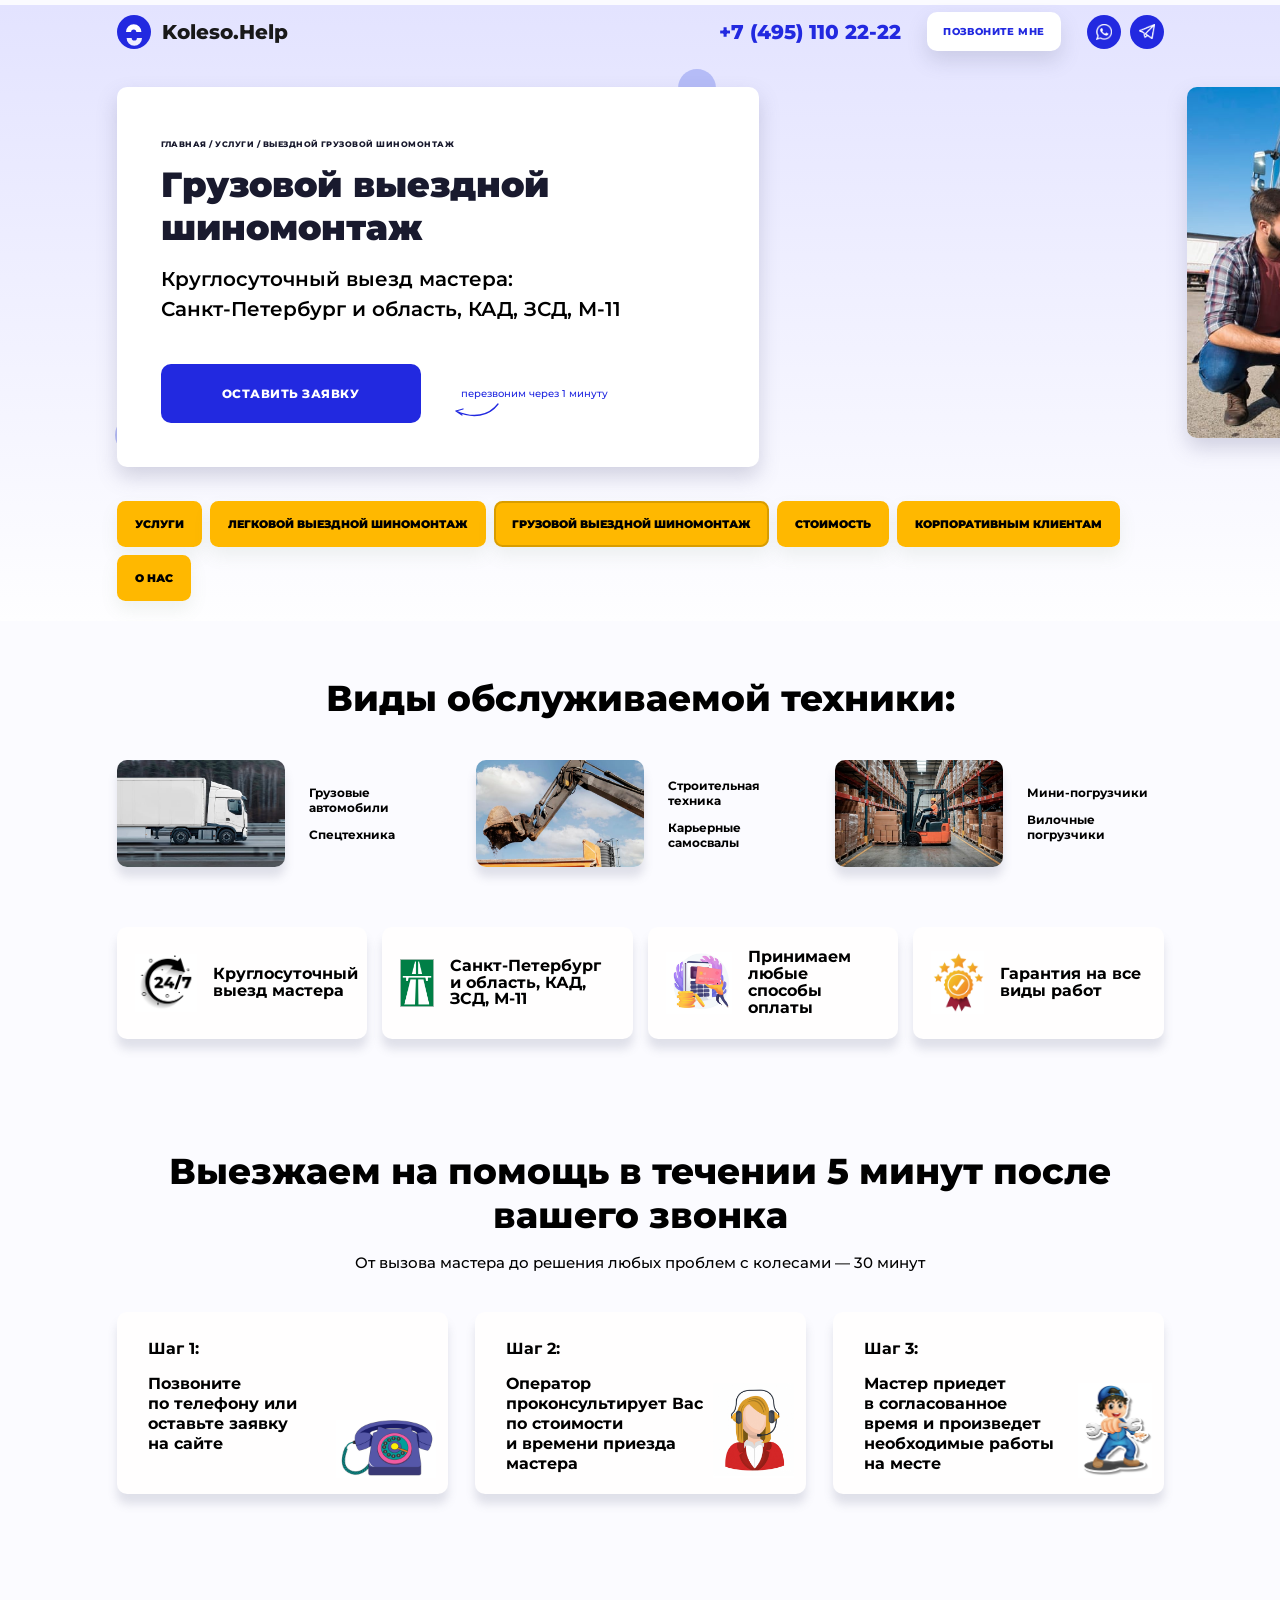
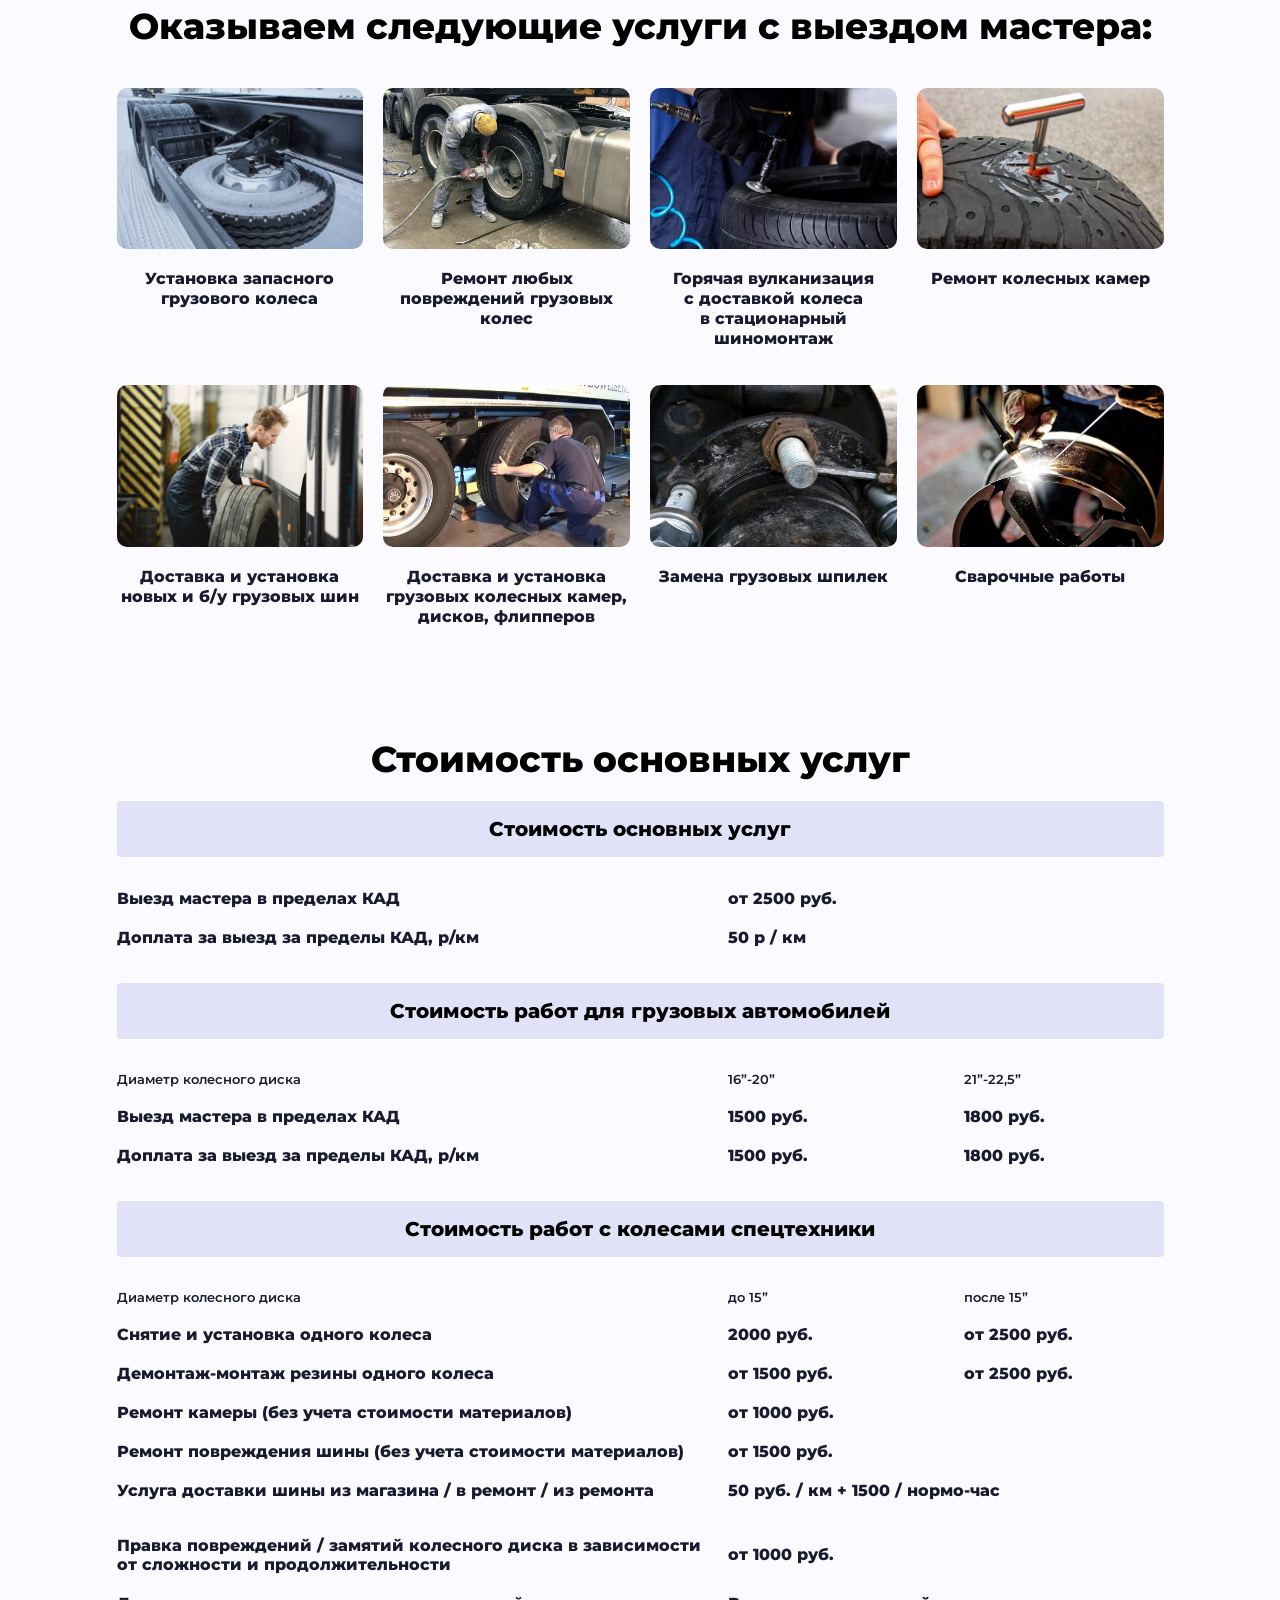
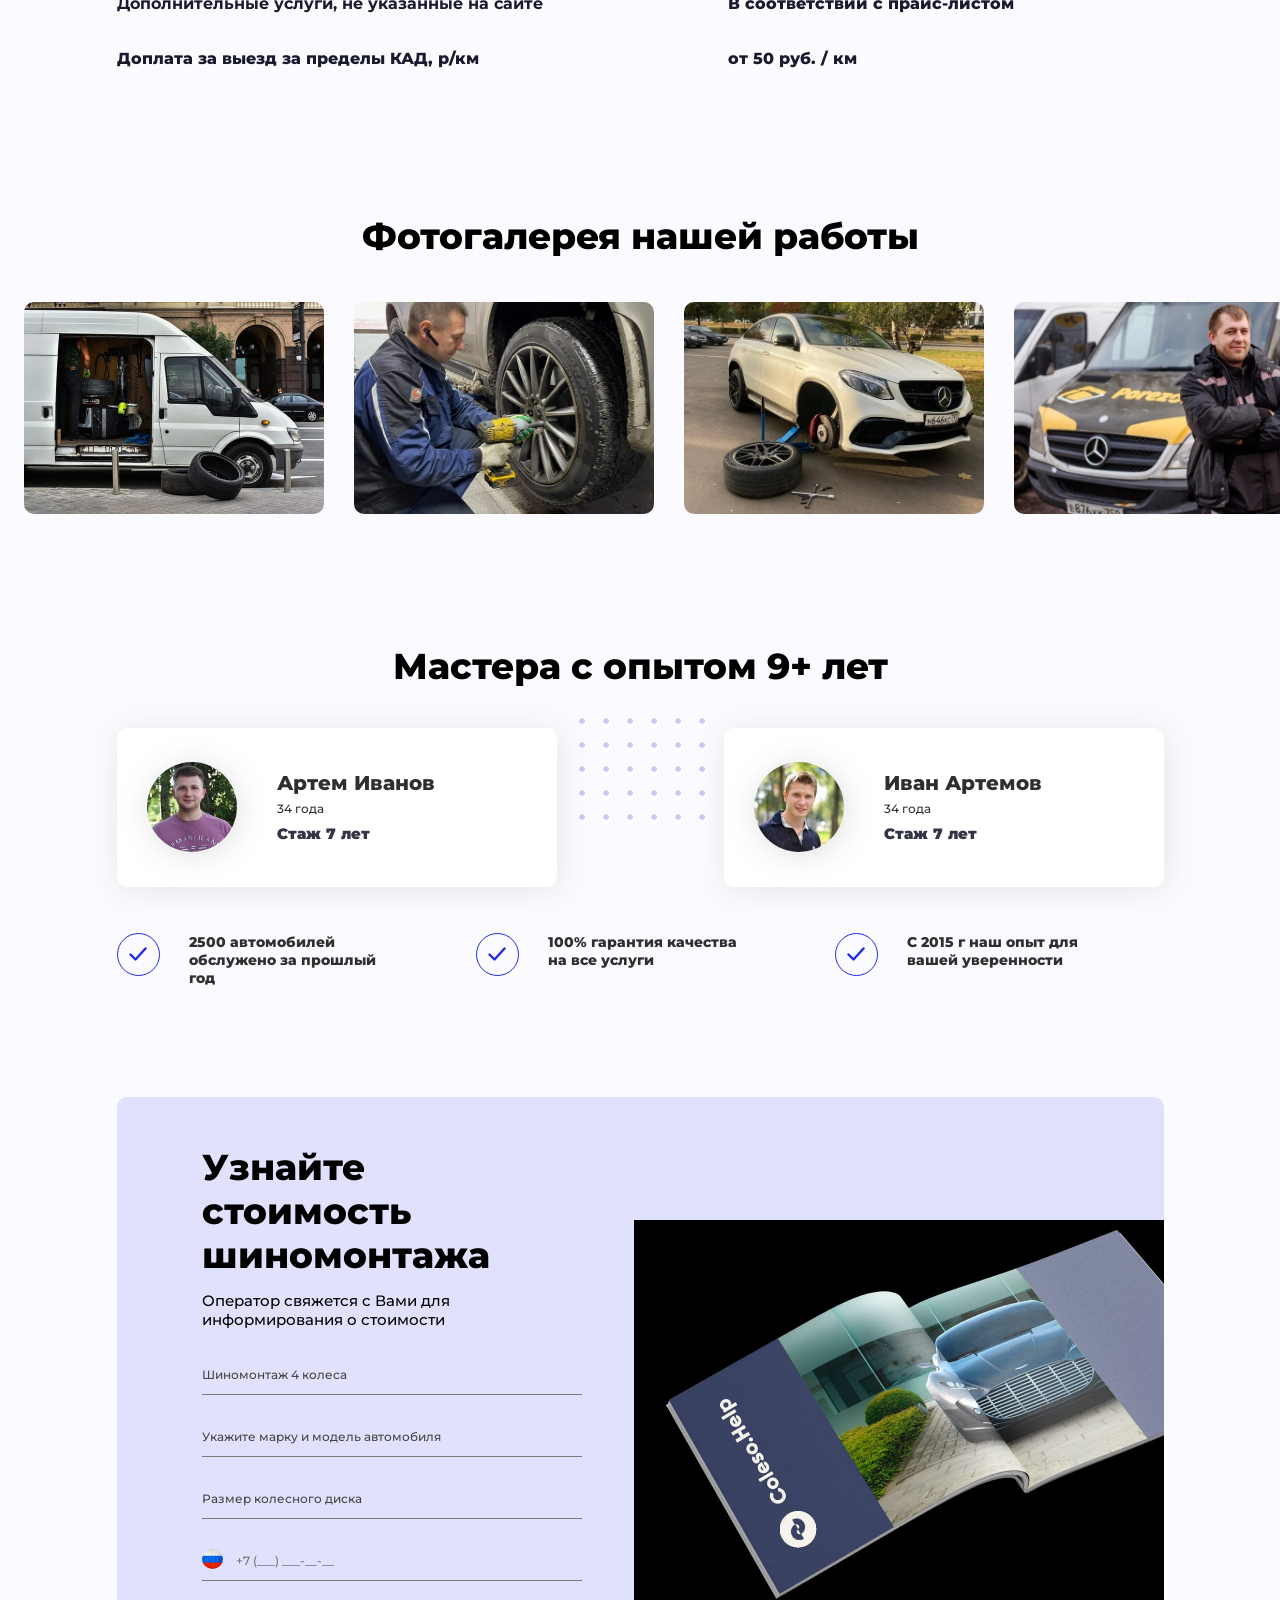
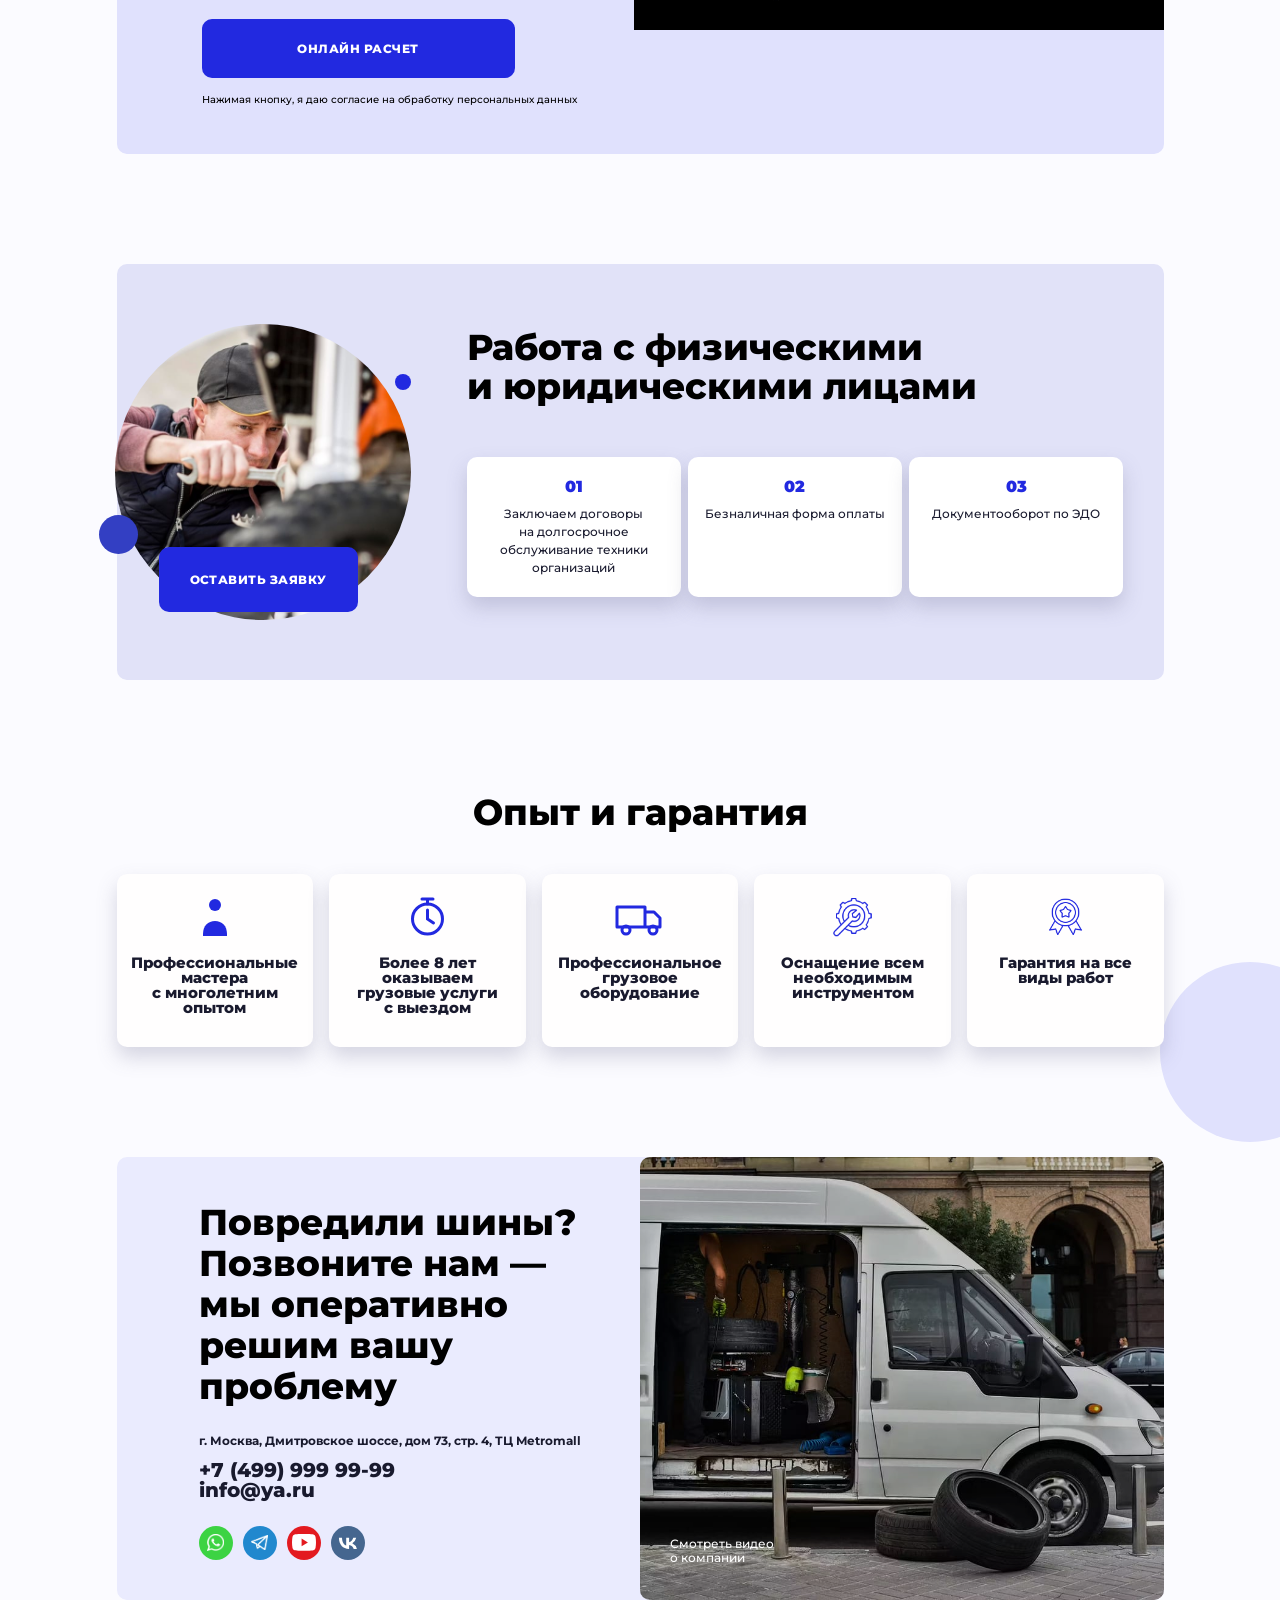
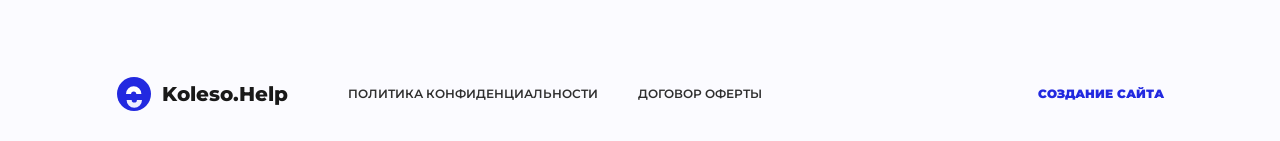
==== index.html @ 79a395e8 "Главная (Грузовой выездной шиномонтаж): вёрстка по макету Figma" ====
<!DOCTYPE html>
<html lang="ru">
<head>
  <meta charset="UTF-8">
  <meta name="viewport" content="width=device-width, initial-scale=1.0">
  <title>Грузовой выездной шиномонтаж — Koleso.Help</title>
  <meta name="description" content="Круглосуточный выездной грузовой шиномонтаж: Санкт-Петербург и область, КАД, ЗСД, М-11. Выезд мастера в течение 5 минут после звонка.">
  <link rel="preconnect" href="https://fonts.googleapis.com">
  <link rel="preconnect" href="https://fonts.gstatic.com" crossorigin>
  <link href="https://fonts.googleapis.com/css2?family=Montserrat:wght@500;600;700;800;900&display=swap" rel="stylesheet">
  <link rel="stylesheet" href="css/style.css">
</head>
<body>

<!-- ======================= ШАПКА ======================= -->
<header class="header">
  <div class="container header__inner">
    <a class="logo" href="index.html" aria-label="Koleso.Help — на главную">
      <span class="logo__mark" aria-hidden="true">
        <svg viewBox="0 0 34 34" width="34" height="34">
          <circle cx="17" cy="17" r="17" fill="#2229e0"/>
          <path d="M9 17a7.7 7.7 0 0 1 15.4 0h-5.1a2.6 2.6 0 0 0-5.2 0z" fill="#ffffff"/>
          <path d="M25 17a7.7 7.7 0 0 1-15.4 0h5.1a2.6 2.6 0 0 0 5.2 0z" fill="#ededff" transform="translate(0 6)"/>
        </svg>
      </span>
      <span class="logo__text">Koleso.Help</span>
    </a>
    <div class="header__contacts">
      <a class="header__phone" href="tel:+74951102222">+7 (495) 110 22-22</a>
      <a class="btn btn--white header__callback" href="#zayavka">Позвоните мне</a>
      <div class="header__socials">
        <a class="social social--accent" href="https://wa.me/74951102222" target="_blank" rel="noopener" aria-label="WhatsApp">
          <img src="images/icon-header-wa.png" alt="" width="16" height="16">
        </a>
        <a class="social social--accent" href="https://t.me/kolesohelp" target="_blank" rel="noopener" aria-label="Telegram">
          <img src="images/icon-header-tg.png" alt="" width="16" height="15">
        </a>
      </div>
    </div>
  </div>
</header>

<!-- ======================= ХИРО ======================= -->
<section class="hero">
  <div class="hero__decor hero__decor--1" aria-hidden="true"></div>
  <div class="hero__decor hero__decor--2" aria-hidden="true"></div>
  <div class="container hero__inner">
    <div class="hero__card">
      <nav class="breadcrumbs" aria-label="Хлебные крошки">
        <a href="index.html">Главная</a> / <a href="#">Услуги</a> / <span>Выездной грузовой шиномонтаж</span>
      </nav>
      <h1 class="hero__title">Грузовой выездной шиномонтаж</h1>
      <p class="hero__subtitle">Круглосуточный выезд мастера:<br>Санкт-Петербург и&nbsp;область, КАД, ЗСД, М-11</p>
      <div class="hero__cta">
        <a class="btn btn--primary btn--lg" href="#zayavka">Оставить заявку</a>
        <span class="hero__hint">
          перезвоним через 1 минуту
          <svg class="hero__hint-arrow" width="44" height="16" viewBox="0 0 44 16" fill="none" aria-hidden="true">
            <path d="M43 1C34 13 18 16 1 8m0 0l7-2M1 8l6 4" stroke="#2229e0" stroke-width="1.3" stroke-linecap="round"/>
          </svg>
        </span>
      </div>
    </div>
    <div class="hero__photo" aria-hidden="true">
      <img src="images/hero-truck.jpg" alt="">
    </div>
  </div>

  <!-- Меню разделов -->
  <nav class="menu container" aria-label="Разделы сайта">
    <a class="menu__item" href="#uslugi">Услуги</a>
    <a class="menu__item" href="#">Легковой выездной шиномонтаж</a>
    <a class="menu__item menu__item--active" href="index.html">Грузовой выездной шиномонтаж</a>
    <a class="menu__item" href="#stoimost">Стоимость</a>
    <a class="menu__item" href="#corp">Корпоративным клиентам</a>
    <a class="menu__item" href="#about">О нас</a>
  </nav>
</section>

<!-- ======================= ВИДЫ ТЕХНИКИ ======================= -->
<section class="tech section">
  <div class="container">
    <h2 class="section__title">Виды обслуживаемой техники:</h2>
    <div class="tech__grid">
      <div class="tech__item">
        <img class="tech__img" src="images/tech-1-gruzovye.jpg" alt="Грузовой автомобиль" width="168" height="107" loading="lazy">
        <ul class="tech__list">
          <li>Грузовые автомобили</li>
          <li>Спецтехника</li>
        </ul>
      </div>
      <div class="tech__item">
        <img class="tech__img" src="images/tech-2-stroitelnaya.jpg" alt="Строительная техника" width="168" height="107" loading="lazy">
        <ul class="tech__list">
          <li>Строительная техника</li>
          <li>Карьерные самосвалы</li>
        </ul>
      </div>
      <div class="tech__item">
        <img class="tech__img" src="images/tech-3-pogruzchiki.jpg" alt="Вилочный погрузчик" width="168" height="107" loading="lazy">
        <ul class="tech__list">
          <li>Мини-погрузчики</li>
          <li>Вилочные погрузчики</li>
        </ul>
      </div>
    </div>

    <div class="benefits">
      <div class="benefit-card">
        <img src="images/benefit-1-clock.png" alt="" width="63" height="58" loading="lazy">
        <p>Круглосуточный выезд мастера</p>
      </div>
      <div class="benefit-card">
        <img src="images/benefit-2-map.png" alt="" width="35" height="48" loading="lazy">
        <p>Санкт-Петербург и&nbsp;область, КАД, ЗСД, М-11</p>
      </div>
      <div class="benefit-card">
        <img src="images/benefit-3-pay.png" alt="" width="66" height="62" loading="lazy">
        <p>Принимаем любые способы оплаты</p>
      </div>
      <div class="benefit-card">
        <img src="images/benefit-4-warranty.png" alt="" width="53" height="63" loading="lazy">
        <p>Гарантия на&nbsp;все виды работ</p>
      </div>
    </div>
  </div>
</section>

<!-- ======================= 3 ШАГА ======================= -->
<section class="steps section">
  <div class="container">
    <h2 class="section__title">Выезжаем на&nbsp;помощь в&nbsp;течении 5&nbsp;минут после вашего звонка</h2>
    <p class="section__lead">От вызова мастера до&nbsp;решения любых проблем с&nbsp;колесами&nbsp;— 30&nbsp;минут</p>
    <div class="steps__grid">
      <div class="step-card">
        <div class="step-card__text">
          <b>Шаг 1:</b>
          <p>Позвоните по&nbsp;телефону или оставьте заявку на&nbsp;сайте</p>
        </div>
        <img class="step-card__img" src="images/step-1-call.png" alt="" loading="lazy">
      </div>
      <div class="step-card">
        <div class="step-card__text">
          <b>Шаг 2:</b>
          <p>Оператор проконсультирует Вас по&nbsp;стоимости и&nbsp;времени приезда мастера</p>
        </div>
        <img class="step-card__img" src="images/step-2-operator.png" alt="" loading="lazy">
      </div>
      <div class="step-card">
        <div class="step-card__text">
          <b>Шаг 3:</b>
          <p>Мастер приедет в&nbsp;согласованное время и&nbsp;произведет необходимые работы на&nbsp;месте</p>
        </div>
        <img class="step-card__img" src="images/step-3-master.png" alt="" loading="lazy">
      </div>
    </div>
  </div>
</section>

<!-- ======================= УСЛУГИ ======================= -->
<section class="services section" id="uslugi">
  <div class="container">
    <h2 class="section__title">Оказываем следующие услуги с&nbsp;выездом мастера:</h2>
    <div class="services__grid">
      <figure class="service-card">
        <img src="images/service-1-zapaska.jpg" alt="Установка запасного грузового колеса" loading="lazy">
        <figcaption>Установка запасного грузового колеса</figcaption>
      </figure>
      <figure class="service-card">
        <img src="images/service-2-remont.jpg" alt="Ремонт грузового колеса" loading="lazy">
        <figcaption>Ремонт любых повреждений грузовых колес</figcaption>
      </figure>
      <figure class="service-card">
        <img src="images/service-3-vulkanizacia.jpg" alt="Горячая вулканизация шины" loading="lazy">
        <figcaption>Горячая вулканизация с&nbsp;доставкой колеса в&nbsp;стационарный шиномонтаж</figcaption>
      </figure>
      <figure class="service-card">
        <img src="images/service-4-kamery.jpg" alt="Ремонт колесной камеры" loading="lazy">
        <figcaption>Ремонт колесных камер</figcaption>
      </figure>
      <figure class="service-card">
        <img src="images/service-5-dostavka-shin.jpg" alt="Доставка грузовых шин" loading="lazy">
        <figcaption>Доставка и&nbsp;установка новых и&nbsp;б/у грузовых шин</figcaption>
      </figure>
      <figure class="service-card">
        <img src="images/service-6-diski-flippery.jpg" alt="Грузовые диски и камеры" loading="lazy">
        <figcaption>Доставка и&nbsp;установка грузовых колесных камер, дисков, флипперов</figcaption>
      </figure>
      <figure class="service-card">
        <img src="images/service-7-shpilki.jpg" alt="Замена грузовых шпилек" loading="lazy">
        <figcaption>Замена грузовых шпилек</figcaption>
      </figure>
      <figure class="service-card">
        <img src="images/service-8-svarka.jpg" alt="Сварочные работы" loading="lazy">
        <figcaption>Сварочные работы</figcaption>
      </figure>
    </div>
  </div>
</section>

<!-- ======================= СТОИМОСТЬ ======================= -->
<section class="prices section" id="stoimost">
  <div class="container">
    <h2 class="section__title">Стоимость основных услуг</h2>

    <div class="price-block">
      <div class="price-block__header">Стоимость основных услуг</div>
      <div class="price-row">
        <span class="price-row__label">Выезд мастера в&nbsp;пределах КАД</span>
        <span class="price-row__value">от 2500 руб.</span>
      </div>
      <div class="price-row">
        <span class="price-row__label">Доплата за&nbsp;выезд за&nbsp;пределы КАД, р/км</span>
        <span class="price-row__value">50 р / км</span>
      </div>
    </div>

    <div class="price-block">
      <div class="price-block__header">Стоимость работ для грузовых автомобилей</div>
      <div class="price-row price-row--head">
        <span class="price-row__label">Диаметр колесного диска</span>
        <span class="price-row__value">16”-20”</span>
        <span class="price-row__value">21”-22,5”</span>
      </div>
      <div class="price-row">
        <span class="price-row__label">Выезд мастера в&nbsp;пределах КАД</span>
        <span class="price-row__value">1500 руб.</span>
        <span class="price-row__value">1800 руб.</span>
      </div>
      <div class="price-row">
        <span class="price-row__label">Доплата за&nbsp;выезд за&nbsp;пределы КАД, р/км</span>
        <span class="price-row__value">1500 руб.</span>
        <span class="price-row__value">1800 руб.</span>
      </div>
    </div>

    <div class="price-block">
      <div class="price-block__header">Стоимость работ с&nbsp;колесами спецтехники</div>
      <div class="price-row price-row--head">
        <span class="price-row__label">Диаметр колесного диска</span>
        <span class="price-row__value">до 15”</span>
        <span class="price-row__value">после 15”</span>
      </div>
      <div class="price-row">
        <span class="price-row__label">Снятие и&nbsp;установка одного колеса</span>
        <span class="price-row__value">2000 руб.</span>
        <span class="price-row__value">от 2500 руб.</span>
      </div>
      <div class="price-row">
        <span class="price-row__label">Демонтаж-монтаж резины одного колеса</span>
        <span class="price-row__value">от 1500 руб.</span>
        <span class="price-row__value">от 2500 руб.</span>
      </div>
      <div class="price-row">
        <span class="price-row__label">Ремонт камеры (без учета стоимости материалов)</span>
        <span class="price-row__value">от 1000 руб.</span>
        <span class="price-row__value"></span>
      </div>
      <div class="price-row">
        <span class="price-row__label">Ремонт повреждения шины (без учета стоимости материалов)</span>
        <span class="price-row__value">от 1500 руб.</span>
        <span class="price-row__value"></span>
      </div>
      <div class="price-row">
        <span class="price-row__label">Услуга доставки шины из&nbsp;магазина / в&nbsp;ремонт / из&nbsp;ремонта</span>
        <span class="price-row__value price-row__value--wide">50 руб. / км + 1500 / нормо-час</span>
        <span class="price-row__value"></span>
      </div>
      <div class="price-row">
        <span class="price-row__label">Правка повреждений / замятий колесного диска в&nbsp;зависимости от&nbsp;сложности и&nbsp;продолжительности</span>
        <span class="price-row__value">от 1000 руб.</span>
        <span class="price-row__value"></span>
      </div>
      <div class="price-row">
        <span class="price-row__label"><b>Дополнительные услуги, не&nbsp;указанные на&nbsp;сайте</b></span>
        <span class="price-row__value price-row__value--wide">В соответствии с&nbsp;прайс-листом</span>
        <span class="price-row__value"></span>
      </div>
      <div class="price-row">
        <span class="price-row__label">Доплата за&nbsp;выезд за&nbsp;пределы КАД, р/км</span>
        <span class="price-row__value">от 50 руб. / км</span>
        <span class="price-row__value"></span>
      </div>
    </div>
  </div>
</section>

<!-- ======================= ФОТОГАЛЕРЕЯ ======================= -->
<section class="gallery section">
  <h2 class="section__title container">Фотогалерея нашей работы</h2>
  <div class="gallery__strip" tabindex="0">
    <img src="images/gallery-1.jpg" alt="Выездной шиномонтаж — фото работы 1" loading="lazy">
    <img src="images/gallery-2.jpg" alt="Выездной шиномонтаж — фото работы 2" loading="lazy">
    <img src="images/gallery-3.jpg" alt="Выездной шиномонтаж — фото работы 3" loading="lazy">
    <img src="images/gallery-4.jpg" alt="Выездной шиномонтаж — фото работы 4" loading="lazy">
    <img src="images/gallery-5.jpg" alt="Выездной шиномонтаж — фото работы 5" loading="lazy">
  </div>
</section>

<!-- ======================= МАСТЕРА ======================= -->
<section class="masters section" id="about">
  <div class="container">
    <h2 class="section__title">Мастера с&nbsp;опытом 9+&nbsp;лет</h2>
    <div class="masters__decor" aria-hidden="true"></div>
    <div class="masters__grid">
      <div class="master-card">
        <img class="master-card__photo" src="images/master-1.jpg" alt="Мастер Артем Иванов" width="90" height="90" loading="lazy">
        <div class="master-card__info">
          <h3>Артем Иванов</h3>
          <p class="master-card__age">34 года</p>
          <p class="master-card__exp">Стаж 7 лет</p>
        </div>
      </div>
      <div class="master-card">
        <img class="master-card__photo" src="images/master-2.jpg" alt="Мастер Иван Артемов" width="90" height="90" loading="lazy">
        <div class="master-card__info">
          <h3>Иван Артемов</h3>
          <p class="master-card__age">34 года</p>
          <p class="master-card__exp">Стаж 7 лет</p>
        </div>
      </div>
    </div>
    <div class="masters__facts">
      <div class="fact">
        <span class="fact__icon" aria-hidden="true">
          <svg width="18" height="14" viewBox="0 0 18 14" fill="none"><path d="M1.5 7.5 6.5 12.5 16.5 1.5" stroke="#2229e0" stroke-width="2.4" stroke-linecap="round" stroke-linejoin="round"/></svg>
        </span>
        <p>2500 автомобилей обслужено за&nbsp;прошлый год</p>
      </div>
      <div class="fact">
        <span class="fact__icon" aria-hidden="true">
          <svg width="18" height="14" viewBox="0 0 18 14" fill="none"><path d="M1.5 7.5 6.5 12.5 16.5 1.5" stroke="#2229e0" stroke-width="2.4" stroke-linecap="round" stroke-linejoin="round"/></svg>
        </span>
        <p>100% гарантия качества на&nbsp;все услуги</p>
      </div>
      <div class="fact">
        <span class="fact__icon" aria-hidden="true">
          <svg width="18" height="14" viewBox="0 0 18 14" fill="none"><path d="M1.5 7.5 6.5 12.5 16.5 1.5" stroke="#2229e0" stroke-width="2.4" stroke-linecap="round" stroke-linejoin="round"/></svg>
        </span>
        <p>С&nbsp;2015&nbsp;г наш опыт для вашей уверенности</p>
      </div>
    </div>
  </div>
</section>

<!-- ======================= ФОРМА РАСЧЕТА ======================= -->
<section class="calc section" id="zayavka">
  <div class="container">
    <div class="calc__panel">
      <form class="calc__form" id="calcForm" novalidate>
        <h2 class="calc__title">Узнайте стоимость шиномонтажа</h2>
        <p class="calc__lead">Оператор свяжется с&nbsp;Вами для информирования о&nbsp;стоимости</p>
        <div class="field">
          <input type="text" id="f-service" name="service" placeholder="Шиномонтаж 4 колеса" autocomplete="off">
        </div>
        <div class="field">
          <input type="text" id="f-car" name="car" placeholder="Укажите марку и модель автомобиля" autocomplete="off">
        </div>
        <div class="field">
          <input type="text" id="f-disk" name="disk" placeholder="Размер колесного диска" autocomplete="off">
        </div>
        <div class="field field--phone">
          <img src="images/icon-flag-ru.png" alt="" width="21" height="20">
          <input type="tel" id="f-phone" name="phone" placeholder="+7 (___) ___-__-__" required>
        </div>
        <button type="submit" class="btn btn--primary btn--lg calc__submit">Онлайн расчет</button>
        <p class="calc__consent">Нажимая кнопку, я&nbsp;даю согласие на&nbsp;обработку персональных данных</p>
      </form>
      <div class="calc__photo" aria-hidden="true">
        <img src="images/form-truck.jpg" alt="" loading="lazy">
      </div>
    </div>
  </div>
</section>

<!-- ======================= КОРПОРАТИВНЫМ КЛИЕНТАМ ======================= -->
<section class="corp section" id="corp">
  <div class="container">
    <div class="corp__panel">
      <div class="corp__photo-wrap">
        <span class="corp__dot corp__dot--sm" aria-hidden="true"></span>
        <span class="corp__dot corp__dot--lg" aria-hidden="true"></span>
        <img class="corp__photo" src="images/corp-photo.jpg" alt="Мастер за работой" loading="lazy">
        <a class="btn btn--primary corp__cta" href="#zayavka">Оставить заявку</a>
      </div>
      <div class="corp__content">
        <h2 class="corp__title">Работа с&nbsp;физическими и&nbsp;юридическими лицами</h2>
        <div class="corp__cards">
          <div class="corp-card">
            <span class="corp-card__num">01</span>
            <p>Заключаем договоры на&nbsp;долгосрочное обслуживание техники организаций</p>
          </div>
          <div class="corp-card">
            <span class="corp-card__num">02</span>
            <p>Безналичная форма оплаты</p>
          </div>
          <div class="corp-card">
            <span class="corp-card__num">03</span>
            <p>Документооборот по&nbsp;ЭДО</p>
          </div>
        </div>
      </div>
    </div>
  </div>
</section>

<!-- ======================= ОПЫТ И ГАРАНТИЯ ======================= -->
<section class="exp section">
  <div class="container">
    <h2 class="section__title">Опыт и&nbsp;гарантия</h2>
    <div class="exp__decor" aria-hidden="true"></div>
    <div class="exp__grid">
      <div class="exp-card">
        <span class="exp-card__icon" aria-hidden="true">
          <svg width="40" height="41" viewBox="0 0 40 41" fill="#2229e0"><circle cx="20" cy="9" r="6"/><path d="M8 38c0-8 5-13 12-13s12 5 12 13v2H8z"/></svg>
        </span>
        <p>Профессиональные мастера с&nbsp;многолетним опытом</p>
      </div>
      <div class="exp-card">
        <span class="exp-card__icon" aria-hidden="true">
          <svg width="45" height="43" viewBox="0 0 45 43" fill="none" stroke="#2229e0"><circle cx="22.5" cy="24" r="15" stroke-width="3"/><path d="M22.5 15v9l6 4" stroke-width="3" stroke-linecap="round"/><path d="M17 4h11M22.5 4v5" stroke-width="3" stroke-linecap="round"/></svg>
        </span>
        <p>Более 8&nbsp;лет оказываем грузовые услуги с&nbsp;выездом</p>
      </div>
      <div class="exp-card">
        <span class="exp-card__icon" aria-hidden="true">
          <svg width="51" height="50" viewBox="0 0 51 50" fill="none" stroke="#2229e0"><path d="M3 15h28v20H3zM31 20h9l6 6v9h-15" stroke-width="3" stroke-linejoin="round"/><circle cx="12" cy="38" r="4" stroke-width="3"/><circle cx="39" cy="38" r="4" stroke-width="3"/></svg>
        </span>
        <p>Профессиональное грузовое оборудование</p>
      </div>
      <div class="exp-card">
        <span class="exp-card__icon" aria-hidden="true">
          <img src="images/icon-cogwheel.png" alt="" width="41" height="41" loading="lazy">
        </span>
        <p>Оснащение всем необходимым инструментом</p>
      </div>
      <div class="exp-card">
        <span class="exp-card__icon" aria-hidden="true">
          <img src="images/icon-bestseller.png" alt="" width="37" height="37" loading="lazy">
        </span>
        <p>Гарантия на&nbsp;все виды работ</p>
      </div>
    </div>
  </div>
</section>

<!-- ======================= КОНТАКТЫ / CTA ======================= -->
<section class="contact section">
  <div class="container">
    <div class="contact__panel">
      <div class="contact__info">
        <h2 class="contact__title">Повредили шины? Позвоните нам&nbsp;— мы&nbsp;оперативно решим вашу проблему</h2>
        <p class="contact__address">г.&nbsp;Москва, Дмитровское шоссе, дом&nbsp;73, стр.&nbsp;4, ТЦ&nbsp;Metromall</p>
        <p class="contact__phone">
          <a href="tel:+74999999999">+7 (499) 999 99-99</a><br>
          <a href="mailto:info@ya.ru">info@ya.ru</a>
        </p>
        <div class="contact__socials">
          <a class="social social--wa" href="https://wa.me/74999999999" target="_blank" rel="noopener" aria-label="WhatsApp">
            <img src="images/icon-whatsapp.png" alt="" width="17" height="17">
          </a>
          <a class="social social--tg" href="https://t.me/kolesohelp" target="_blank" rel="noopener" aria-label="Telegram">
            <img src="images/icon-telegram.png" alt="" width="17" height="15">
          </a>
          <a class="social social--yt" href="#" target="_blank" rel="noopener" aria-label="YouTube">
            <svg width="24" height="17" viewBox="0 0 24 17" fill="#ffffff" aria-hidden="true"><path d="M23.5 2.7A3 3 0 0 0 21.4.5C19.5 0 12 0 12 0S4.5 0 2.6.5A3 3 0 0 0 .5 2.7 31 31 0 0 0 0 8.4c0 1.9.2 3.8.5 5.7a3 3 0 0 0 2.1 2.2c1.9.5 9.4.5 9.4.5s7.5 0 9.4-.5a3 3 0 0 0 2.1-2.2c.3-1.9.5-3.8.5-5.7 0-1.9-.2-3.8-.5-5.7zM9.6 12.2V4.6l6.3 3.8z"/></svg>
          </a>
          <a class="social social--vk" href="#" target="_blank" rel="noopener" aria-label="ВКонтакте">
            <svg width="20" height="13" viewBox="0 0 20 13" fill="#ffffff" aria-hidden="true"><path d="M10.9 12.9c-6 0-9.8-4.2-10-11.1h3.1c.1 5.1 2.4 7.3 4.2 7.7V1.8h2.9v4.4c1.7-.2 3.6-2.2 4.2-4.4h2.9a8.5 8.5 0 0 1-3.9 5.5 8.8 8.8 0 0 1 4.6 5.6h-3.2a5.5 5.5 0 0 0-4.6-4v4z"/></svg>
          </a>
        </div>
      </div>
      <div class="contact__video">
        <img src="images/video-cover.jpg" alt="Фургон выездного шиномонтажа" loading="lazy">
        <span class="contact__video-label">Смотреть видео о&nbsp;компании</span>
      </div>
    </div>
  </div>
</section>

<!-- ======================= ФУТЕР ======================= -->
<footer class="footer">
  <div class="container footer__inner">
    <a class="logo" href="index.html" aria-label="Koleso.Help">
      <span class="logo__mark" aria-hidden="true">
        <svg viewBox="0 0 34 34" width="34" height="34">
          <circle cx="17" cy="17" r="17" fill="#2229e0"/>
          <path d="M9 17a7.7 7.7 0 0 1 15.4 0h-5.1a2.6 2.6 0 0 0-5.2 0z" fill="#ffffff"/>
          <path d="M25 17a7.7 7.7 0 0 1-15.4 0h5.1a2.6 2.6 0 0 0 5.2 0z" fill="#ededff" transform="translate(0 6)"/>
        </svg>
      </span>
      <span class="logo__text">Koleso.Help</span>
    </a>
    <nav class="footer__links">
      <a href="#">Политика конфиденциальности</a>
      <a href="#">Договор оферты</a>
    </nav>
    <a class="footer__dev" href="#" rel="noopener">Создание сайта</a>
  </div>
</footer>

<script src="js/script.js"></script>
</body>
</html>
---- css/style.css ----
/* ============ Koleso.Help — грузовой выездной шиномонтаж ============ */
/* Макет: Figma Koleso.Help, фрейм 1200px. Шрифт макета Gilroy заменён на
   Montserrat (Google Fonts); при покупке лицензии Gilroy подключить через
   @font-face и поменять --font. */

:root {
  --font: 'Montserrat', Arial, sans-serif;
  --bg: #fbfbff;
  --accent: #2229e0;
  --accent-hover: #1a20b6;
  --yellow: #ffb800;
  --yellow-hover: #ffc63a;
  --panel: #e1e2f8;
  --panel-2: #e0e1fd;
  --panel-3: #eaebfe;
  --ink: #191a2e;
  --black: #000000;
  --gray: #2f2f2f;
  --line: #797979;
  --shadow: 0 10px 20px rgba(99, 100, 134, 0.25);
  --shadow-soft: 0 10px 10px rgba(99, 105, 134, 0.18);
  --radius: 10px;
}

* { margin: 0; padding: 0; box-sizing: border-box; }

html { scroll-behavior: smooth; }

body {
  font-family: var(--font);
  font-weight: 500;
  color: var(--ink);
  background: var(--bg);
  min-width: 320px;
}

img { display: block; max-width: 100%; }

a { color: inherit; text-decoration: none; }

.container {
  max-width: 1095px; /* 1047 контент + поля */
  margin: 0 auto;
  padding: 0 24px;
}

.section { padding: 55px 0; }

.section__title {
  font-size: 36px;
  font-weight: 800;
  color: var(--black);
  text-align: center;
  margin-bottom: 40px;
}

.section__lead {
  font-size: 15px;
  text-align: center;
  color: var(--black);
  margin: -24px 0 40px;
}

/* ---------- Кнопки ---------- */
.btn {
  display: inline-block;
  font-family: var(--font);
  font-weight: 800;
  font-size: 12px;
  letter-spacing: 0.04em;
  text-transform: uppercase;
  text-align: center;
  border: none;
  border-radius: var(--radius);
  cursor: pointer;
  transition: background 0.2s ease, transform 0.2s ease, box-shadow 0.2s ease;
}

.btn--primary {
  background: var(--accent);
  color: #fff;
  padding: 20px 30px;
}
.btn--primary:hover { background: var(--accent-hover); }

.btn--lg { min-width: 260px; padding: 22px 30px; }

.btn--white {
  background: #fff;
  color: var(--accent);
  font-size: 10px;
  padding: 13px 16px;
  box-shadow: 0 10px 20px rgba(99, 103, 134, 0.2);
}
.btn--white:hover { transform: translateY(-2px); }

/* ---------- Логотип ---------- */
.logo { display: inline-flex; align-items: center; gap: 11px; }
.logo__mark { display: block; width: 34px; height: 34px; }
.logo__mark svg { display: block; }
.logo__text { font-size: 20px; font-weight: 800; color: #191919; }

/* ---------- Шапка ---------- */
.header { padding: 12px 0; background: transparent; position: relative; z-index: 5; }

.header__inner { display: flex; align-items: center; justify-content: space-between; gap: 20px; }

.header__contacts { display: flex; align-items: center; gap: 26px; }

.header__phone { font-size: 20px; font-weight: 800; color: var(--accent); white-space: nowrap; }
.header__phone:hover { color: var(--accent-hover); }

.header__socials { display: flex; gap: 9px; }

.social {
  display: inline-flex;
  align-items: center;
  justify-content: center;
  width: 34px;
  height: 34px;
  border-radius: 50%;
  transition: transform 0.2s ease, filter 0.2s ease;
}
.social:hover { transform: scale(1.1); }
.social--accent { background: var(--accent); }
.social--wa { background: #3cd343; }
.social--tg { background: #2188ce; }
.social--yt { background: #e31a20; }
.social--vk { background: #45668f; }

/* ---------- Хиро ---------- */
.hero {
  position: relative;
  background: linear-gradient(180deg, #e3e3ff 0%, #fefeff 100%);
  padding: 24px 0 20px;
  margin-top: -58px; /* градиент под шапку */
  padding-top: 82px;
  overflow: hidden;
}

.hero__decor {
  position: absolute;
  border-radius: 50%;
  background: #b5bcf7;
  width: 38px;
  height: 38px;
}
.hero__decor--1 { left: 53%; top: 64px; }
.hero__decor--2 { left: 9%; top: 411px; }

.hero__inner { position: relative; }

.hero__card {
  position: relative;
  z-index: 2;
  background: #fff;
  border-radius: var(--radius);
  box-shadow: var(--shadow);
  max-width: 642px;
  min-height: 351px;
  padding: 52px 44px 44px;
}

.breadcrumbs {
  font-size: 8px;
  font-weight: 800;
  text-transform: uppercase;
  letter-spacing: 0.06em;
  color: var(--ink);
  margin-bottom: 14px;
}
.breadcrumbs a:hover { color: var(--accent); }

.hero__title { font-size: 35px; font-weight: 900; color: var(--ink); margin-bottom: 16px; }

.hero__subtitle { font-size: 19.8px; font-weight: 600; color: var(--black); line-height: 1.5; margin-bottom: 40px; }

.hero__cta { display: flex; align-items: center; gap: 40px; flex-wrap: wrap; }

.hero__hint {
  position: relative;
  font-size: 10px;
  font-weight: 500;
  color: var(--accent);
}
.hero__hint-arrow { position: absolute; top: 16px; left: -6px; }

.hero__photo {
  position: absolute;
  top: 0;
  left: calc(100% - 1px);
  width: 404px;
  height: 351px;
  border-radius: var(--radius);
  overflow: hidden;
  box-shadow: var(--shadow);
}
.hero__photo img { width: 100%; height: 100%; object-fit: cover; }

/* ---------- Меню разделов ---------- */
.menu { display: flex; flex-wrap: wrap; gap: 8px; margin-top: 34px; position: relative; z-index: 2; }

.menu__item {
  background: var(--yellow);
  border-radius: 8.5px;
  box-shadow: 0 8.5px 17px rgba(107, 134, 99, 0.1);
  color: var(--black);
  font-size: 11.2px;
  font-weight: 900;
  text-transform: uppercase;
  padding: 16px 18px;
  transition: background 0.2s ease, transform 0.2s ease;
  white-space: nowrap;
}
.menu__item:hover { background: var(--yellow-hover); transform: translateY(-2px); }
.menu__item--active { outline: 2px solid rgba(0, 0, 0, 0.15); outline-offset: -2px; }

/* ---------- Виды техники ---------- */
.tech__grid {
  display: grid;
  grid-template-columns: repeat(3, 1fr);
  gap: 30px;
  margin-bottom: 60px;
}

.tech__item { display: flex; align-items: center; gap: 24px; }

.tech__img {
  width: 168px;
  height: 107px;
  object-fit: cover;
  border-radius: var(--radius);
  box-shadow: var(--shadow-soft);
  flex-shrink: 0;
}

.tech__list { list-style: none; display: flex; flex-direction: column; gap: 12px; }
.tech__list li { font-size: 12px; font-weight: 700; color: var(--black); }

/* ---------- Преимущества ---------- */
.benefits { display: grid; grid-template-columns: repeat(4, 1fr); gap: 15px; }

.benefit-card {
  background: #fffefe;
  border-radius: var(--radius);
  box-shadow: var(--shadow-soft);
  min-height: 107px;
  display: flex;
  align-items: center;
  gap: 16px;
  padding: 22px 18px;
}
.benefit-card img { flex-shrink: 0; width: auto; max-height: 63px; }
.benefit-card p { font-size: 16px; font-weight: 700; color: var(--black); line-height: 1.05; }

/* ---------- Шаги ---------- */
.steps { position: relative; }

.steps__grid { display: grid; grid-template-columns: repeat(3, 1fr); gap: 27px; }

.step-card {
  position: relative;
  background: #fffefe;
  border-radius: var(--radius);
  box-shadow: var(--shadow-soft);
  min-height: 164px;
  padding: 27px 16px 20px 31px;
  display: flex;
  align-items: flex-start;
  gap: 8px;
}
.step-card__text b { display: block; font-size: 16px; font-weight: 700; color: var(--black); margin-bottom: 16px; }
.step-card__text p { font-size: 16px; font-weight: 700; color: var(--black); line-height: 1.25; max-width: 200px; }
.step-card__img {
  position: absolute;
  right: 12px;
  bottom: 16px;
  max-width: 100px;
  max-height: 95px;
  width: auto;
  height: auto;
}

/* ---------- Услуги ---------- */
.services__grid {
  display: grid;
  grid-template-columns: repeat(4, 1fr);
  gap: 20px;
  row-gap: 36px;
}

.service-card img {
  width: 100%;
  aspect-ratio: 246 / 161;
  object-fit: cover;
  border-radius: var(--radius);
  transition: transform 0.2s ease;
}
.service-card:hover img { transform: scale(1.03); }

.service-card figcaption {
  margin-top: 20px;
  text-align: center;
  font-size: 16px;
  font-weight: 800;
  color: var(--ink);
  line-height: 1.25;
}

/* ---------- Стоимость ---------- */
.prices .section__title { margin-bottom: 20px; }

.price-block { margin-bottom: 26px; }

.price-block__header {
  background: var(--panel);
  border-radius: 4px;
  min-height: 56px;
  display: flex;
  align-items: center;
  justify-content: center;
  font-size: 20px;
  font-weight: 800;
  color: var(--black);
  text-align: center;
  padding: 10px 16px;
  margin-bottom: 22px;
}

.price-row {
  display: grid;
  grid-template-columns: 1fr 220px 200px;
  gap: 16px;
  align-items: center;
  padding: 10px 0;
}

.price-row__label { font-size: 16px; font-weight: 800; color: var(--ink); }
.price-row__value { font-size: 16px; font-weight: 800; color: var(--ink); }
.price-row__value--wide { grid-column: 2 / 4; }

.price-row--head .price-row__label,
.price-row--head .price-row__value { font-size: 13px; font-weight: 600; }

/* ---------- Фотогалерея ---------- */
.gallery__strip {
  display: flex;
  gap: 30px;
  overflow-x: auto;
  padding: 4px 24px 20px;
  scroll-snap-type: x mandatory;
}
.gallery__strip img {
  width: 300px;
  height: 212px;
  object-fit: cover;
  border-radius: var(--radius);
  flex-shrink: 0;
  scroll-snap-align: center;
}
.gallery__strip::-webkit-scrollbar { height: 8px; }
.gallery__strip::-webkit-scrollbar-thumb { background: var(--panel); border-radius: 4px; }

/* ---------- Мастера ---------- */
.masters { position: relative; }

.masters__decor {
  position: absolute;
  left: 50%;
  top: 120px;
  width: 140px;
  height: 120px;
  transform: translateX(-50%);
  background-image: radial-gradient(circle, #c3c6f0 2.5px, transparent 3px);
  background-size: 24px 24px;
  opacity: 0.9;
}

.masters__grid {
  display: flex;
  justify-content: space-between;
  gap: 40px;
  flex-wrap: wrap;
  margin-bottom: 46px;
}

.master-card {
  background: #fff;
  border-radius: var(--radius);
  box-shadow: 2px 3px 30px rgba(151, 151, 151, 0.2);
  width: 440px;
  max-width: 100%;
  min-height: 159px;
  display: flex;
  align-items: center;
  gap: 40px;
  padding: 27px 30px;
  position: relative;
  z-index: 1;
}

.master-card__photo {
  width: 90px;
  height: 90px;
  border-radius: 50%;
  object-fit: cover;
  box-shadow: 2px 3px 30px rgba(151, 151, 151, 0.3);
}

.master-card__info h3 { font-size: 20px; font-weight: 800; color: var(--gray); margin-bottom: 6px; }
.master-card__age { font-size: 12px; color: var(--gray); margin-bottom: 8px; }
.master-card__exp { font-size: 15px; font-weight: 900; color: #333446; }

.masters__facts {
  display: grid;
  grid-template-columns: repeat(3, 1fr);
  gap: 30px;
}

.fact { display: flex; align-items: flex-start; gap: 29px; }

.fact__icon {
  width: 43px;
  height: 43px;
  border: 1px solid var(--accent);
  border-radius: 50%;
  display: inline-flex;
  align-items: center;
  justify-content: center;
  flex-shrink: 0;
}

.fact p { font-size: 14px; font-weight: 800; color: var(--gray); max-width: 190px; }

/* ---------- Форма расчета ---------- */
.calc__panel {
  position: relative;
  background: var(--panel-2);
  border-radius: var(--radius);
  padding: 48px 0 48px 85px;
  overflow: hidden;
  min-height: 484px;
}

.calc__title { font-size: 36px; font-weight: 800; color: var(--black); margin-bottom: 14px; }

.calc__lead { font-size: 15px; color: var(--black); margin-bottom: 30px; }

.calc__form { position: relative; z-index: 2; max-width: 380px; }

.field { border-bottom: 1px solid var(--line); margin-bottom: 26px; display: flex; align-items: center; gap: 13px; }

.field input {
  width: 100%;
  border: none;
  background: transparent;
  font-family: var(--font);
  font-size: 12px;
  font-weight: 500;
  color: var(--black);
  padding: 8px 0 12px;
  outline: none;
}
.field input::placeholder { color: #444; }
.field--phone input::placeholder { color: #777; }
.field--phone img { margin-bottom: 6px; border-radius: 50%; width: 21px; height: 20px; object-fit: cover; }
.field:focus-within { border-bottom-color: var(--accent); }

.calc__submit { width: 313px; max-width: 100%; margin-top: 12px; }

.calc__consent { font-size: 10px; color: var(--black); margin-top: 15px; }

.calc__photo {
  position: absolute;
  right: -120px;
  top: 0;
  bottom: 0;
  width: 62%;
  pointer-events: none;
}
.calc__photo img { width: 100%; height: 100%; object-fit: contain; object-position: right center; }

/* ---------- Корпоративным клиентам ---------- */
.corp__panel {
  background: var(--panel);
  border-radius: var(--radius);
  display: flex;
  gap: 50px;
  padding: 60px 40px 60px 0;
  position: relative;
}

.corp__photo-wrap { position: relative; flex-shrink: 0; width: 340px; margin-left: -40px; }

.corp__photo {
  width: 296px;
  height: 296px;
  border-radius: 50%;
  object-fit: cover;
  margin-left: 38px;
}

.corp__dot { position: absolute; border-radius: 50%; background: var(--accent); }
.corp__dot--sm { width: 16px; height: 16px; right: 6px; top: 50px; }
.corp__dot--lg { width: 39px; height: 39px; left: 22px; bottom: 66px; background: #333fc3; }

.corp__cta { position: absolute; left: 82px; bottom: 8px; padding: 25px 31px; z-index: 2; }

.corp__content { flex: 1; }

.corp__title { font-size: 36px; font-weight: 800; color: var(--black); line-height: 1.1; margin: 4px 0 50px; }

.corp__cards { display: grid; grid-template-columns: repeat(3, 1fr); gap: 7px; }

.corp-card {
  background: #fff;
  border-radius: var(--radius);
  box-shadow: var(--shadow);
  min-height: 129px;
  padding: 20px 10px;
  text-align: center;
}
.corp-card__num { display: block; font-size: 16px; font-weight: 900; color: var(--accent); margin-bottom: 9px; }
.corp-card p { font-size: 12px; font-weight: 500; color: var(--ink); line-height: 1.5; max-width: 190px; margin: 0 auto; }

/* ---------- Опыт и гарантия ---------- */
.exp { position: relative; }

.exp__decor {
  position: absolute;
  right: -60px;
  bottom: -40px;
  width: 180px;
  height: 180px;
  border-radius: 50%;
  background: #e0e1fd;
  z-index: -1;
}

.exp__grid { display: grid; grid-template-columns: repeat(5, 1fr); gap: 16px; }

.exp-card {
  background: #fffefe;
  border-radius: var(--radius);
  box-shadow: var(--shadow);
  min-height: 173px;
  padding: 17px 12px 20px;
  text-align: center;
}

.exp-card__icon {
  display: flex;
  align-items: center;
  justify-content: center;
  height: 52px;
  margin-bottom: 12px;
}
.exp-card__icon img { width: auto; }

.exp-card p { font-size: 16px; font-weight: 800; color: var(--ink); line-height: 1.0; font-size: 15px; }

/* ---------- Контакты ---------- */
.contact__panel {
  background: var(--panel-3);
  border-radius: var(--radius);
  display: flex;
  min-height: 419px;
}

.contact__info { flex: 1; padding: 45px 30px 40px 82px; display: flex; flex-direction: column; }

.contact__title {
  font-size: 36px;
  font-weight: 800;
  color: var(--black);
  line-height: 1.14;
  max-width: 380px;
  margin-bottom: auto;
}

.contact__address { font-size: 12px; font-weight: 700; color: var(--ink); margin: 26px 0 12px; }

.contact__phone { font-size: 20px; font-weight: 800; color: var(--ink); line-height: 1.0; margin-bottom: 26px; }
.contact__phone a:hover { color: var(--accent); }

.contact__socials { display: flex; gap: 10px; }

.contact__video {
  position: relative;
  width: 50%;
  flex-shrink: 0;
  border-radius: var(--radius);
  overflow: hidden;
}
.contact__video img { width: 100%; height: 100%; object-fit: cover; }
.contact__video::after {
  content: '';
  position: absolute;
  inset: 0;
  background: rgba(0, 0, 0, 0.2);
}
.contact__video-label {
  position: absolute;
  left: 30px;
  bottom: 34px;
  z-index: 2;
  color: #fff;
  font-size: 12px;
  font-weight: 500;
  max-width: 110px;
  line-height: 1.2;
}

/* ---------- Футер ---------- */
.footer { padding: 22px 0 30px; }

.footer__inner { display: flex; align-items: center; gap: 40px; flex-wrap: wrap; }

.footer__links { display: flex; gap: 40px; margin-left: 20px; }
.footer__links a {
  font-size: 12px;
  font-weight: 600;
  text-transform: uppercase;
  color: var(--gray);
}
.footer__links a:hover { color: var(--accent); }

.footer__dev {
  margin-left: auto;
  font-size: 12px;
  font-weight: 900;
  text-transform: uppercase;
  color: var(--accent);
}

/* ================= Адаптив ================= */
@media (max-width: 1250px) {
  .hero__photo { display: none; }
}

@media (max-width: 1024px) {
  .section__title { font-size: 30px; }
  .hero__title { font-size: 30px; }
  .calc__title, .corp__title, .contact__title { font-size: 30px; }

  .tech__grid { grid-template-columns: repeat(2, 1fr); }
  .benefits { grid-template-columns: repeat(2, 1fr); }
  .steps__grid { grid-template-columns: repeat(2, 1fr); }
  .services__grid { grid-template-columns: repeat(3, 1fr); }
  .exp__grid { grid-template-columns: repeat(3, 1fr); }

  .calc__panel { padding-left: 40px; }
  .calc__photo { opacity: 0.35; }

  .corp__panel { flex-direction: column; padding: 40px 30px; gap: 30px; }
  .corp__photo-wrap { margin: 0 auto; }
  .corp__cta { left: 50%; transform: translateX(-50%); bottom: -10px; white-space: nowrap; }

  .contact__panel { flex-direction: column; }
  .contact__video { width: 100%; min-height: 260px; }
  .contact__info { padding: 36px 30px; }
  .contact__title { margin-bottom: 26px; }
}

@media (max-width: 700px) {
  .section { padding: 36px 0; }
  .section__title { font-size: 24px; margin-bottom: 26px; }
  .section__lead { margin-top: -14px; }

  .header__inner { flex-wrap: wrap; justify-content: center; gap: 12px; }
  .header__phone { font-size: 17px; }

  .hero { padding-top: 30px; margin-top: 0; }
  .hero__card { padding: 30px 22px; min-height: 0; }
  .hero__title { font-size: 24px; }
  .hero__subtitle { font-size: 16px; margin-bottom: 26px; }
  .btn--lg { min-width: 0; width: 100%; }
  .hero__cta { gap: 20px; }

  .menu { margin-top: 24px; }
  .menu__item { flex: 1 1 auto; text-align: center; padding: 13px 12px; }

  .tech__grid, .benefits, .steps__grid, .masters__facts { grid-template-columns: 1fr; }
  .services__grid { grid-template-columns: repeat(2, 1fr); gap: 14px; row-gap: 24px; }
  .service-card figcaption { font-size: 13px; margin-top: 12px; }
  .exp__grid { grid-template-columns: repeat(2, 1fr); }

  .price-row { grid-template-columns: 1fr; gap: 4px; padding: 12px 0; border-bottom: 1px solid var(--panel); }
  .price-row--head { display: none; }
  .price-row__value { color: var(--accent); }
  .price-row__value:empty { display: none; }
  .price-block__header { font-size: 16px; }

  .master-card { width: 100%; gap: 20px; padding: 20px; }
  .masters__decor { display: none; }

  .calc__panel { padding: 30px 22px; }
  .calc__photo { display: none; }
  .calc__submit { width: 100%; }

  .corp__photo-wrap { width: 100%; text-align: center; }
  .corp__photo { margin: 0 auto; width: 220px; height: 220px; }
  .corp__dot { display: none; }
  .corp__cards { grid-template-columns: 1fr; }
  .corp__title { margin-bottom: 30px; }

  .contact__info { padding: 26px 22px; }
  .contact__title { font-size: 22px; }

  .footer__inner { justify-content: center; text-align: center; }
  .footer__links { margin-left: 0; gap: 20px; flex-wrap: wrap; justify-content: center; }
  .footer__dev { margin-left: 0; }
}
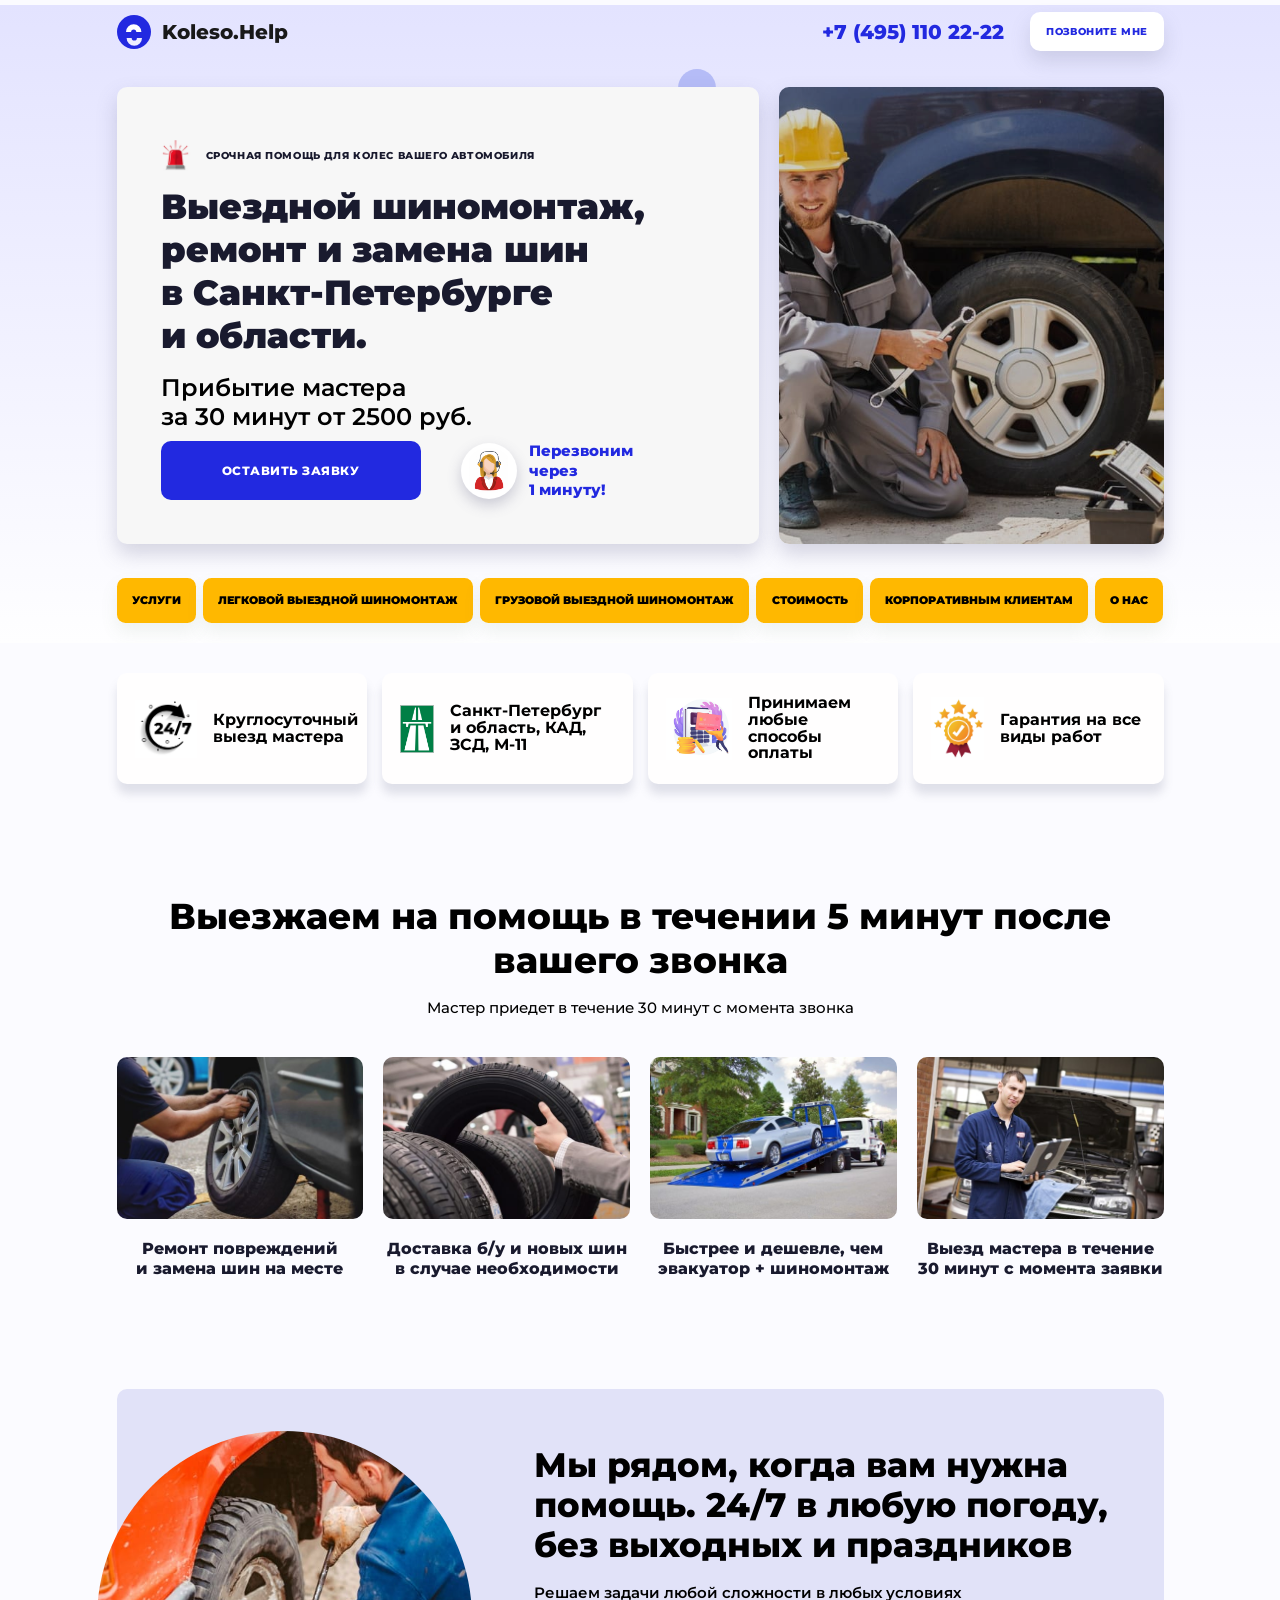
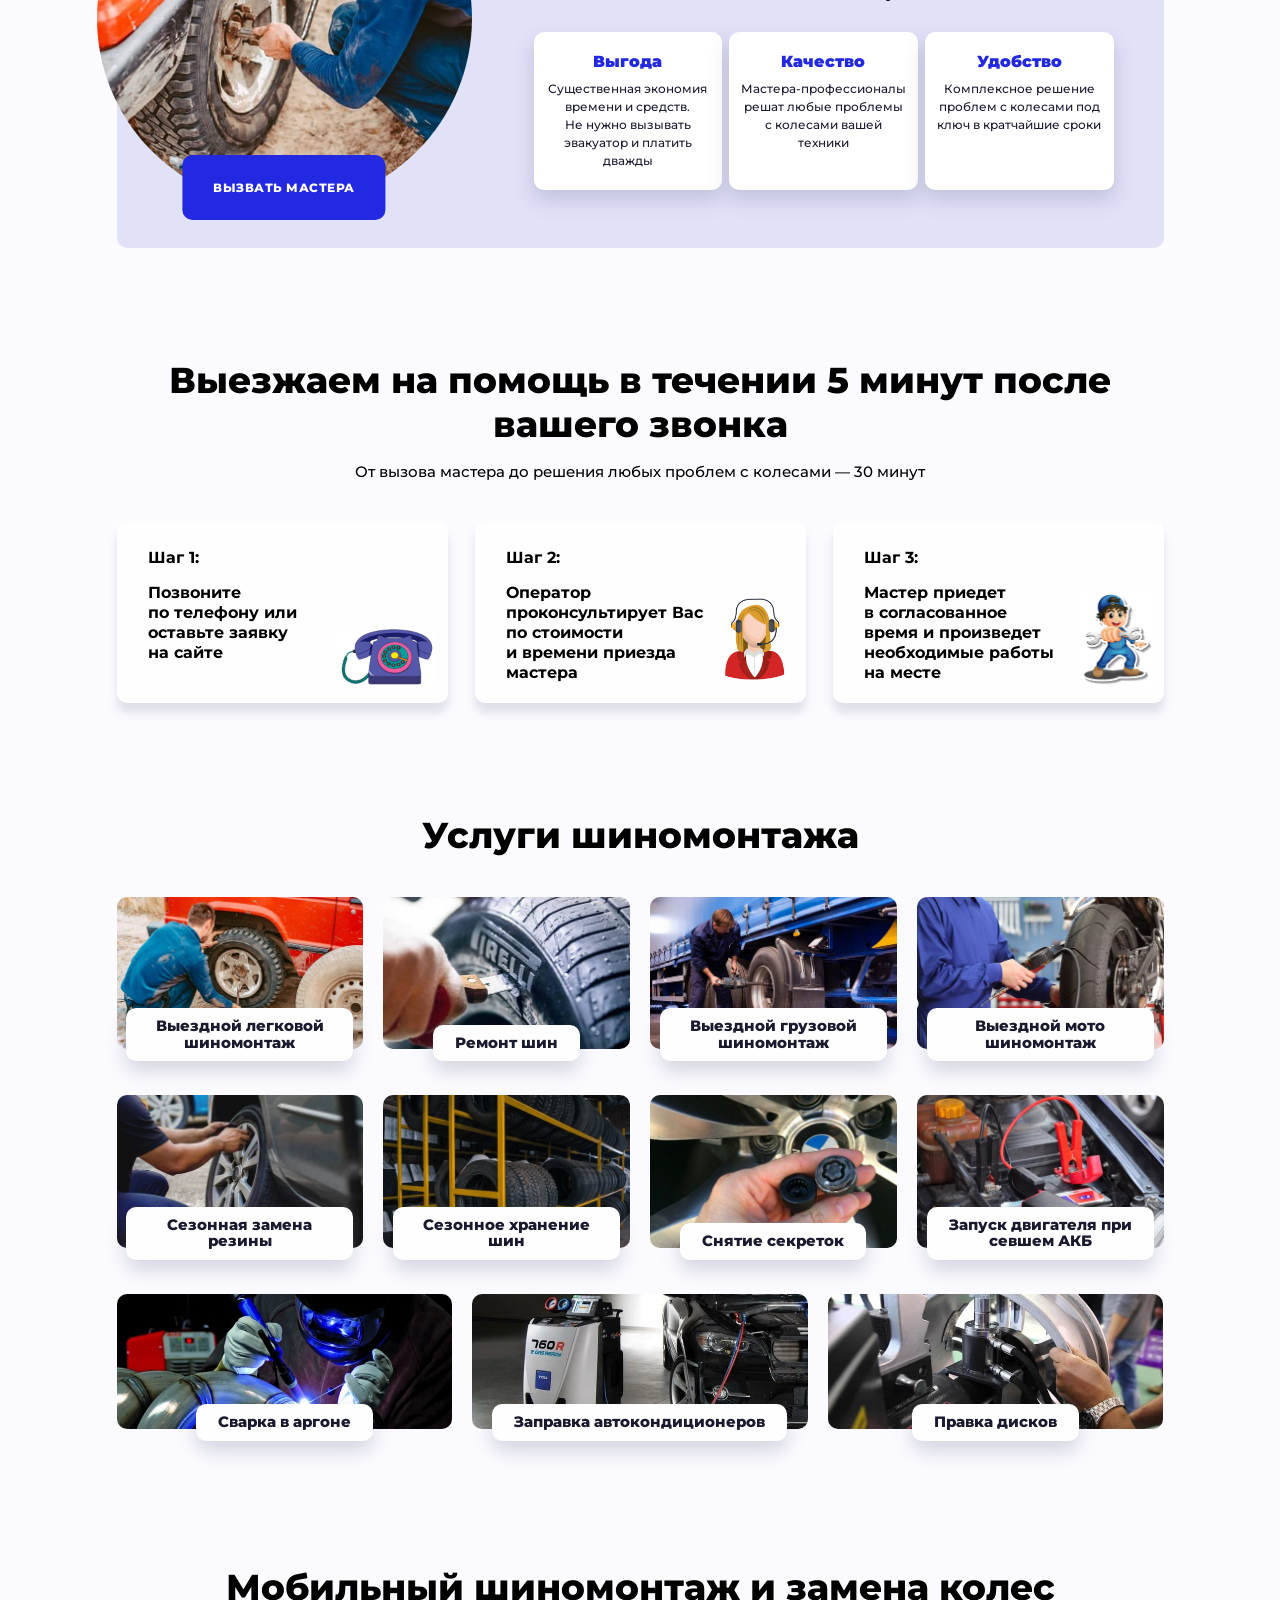
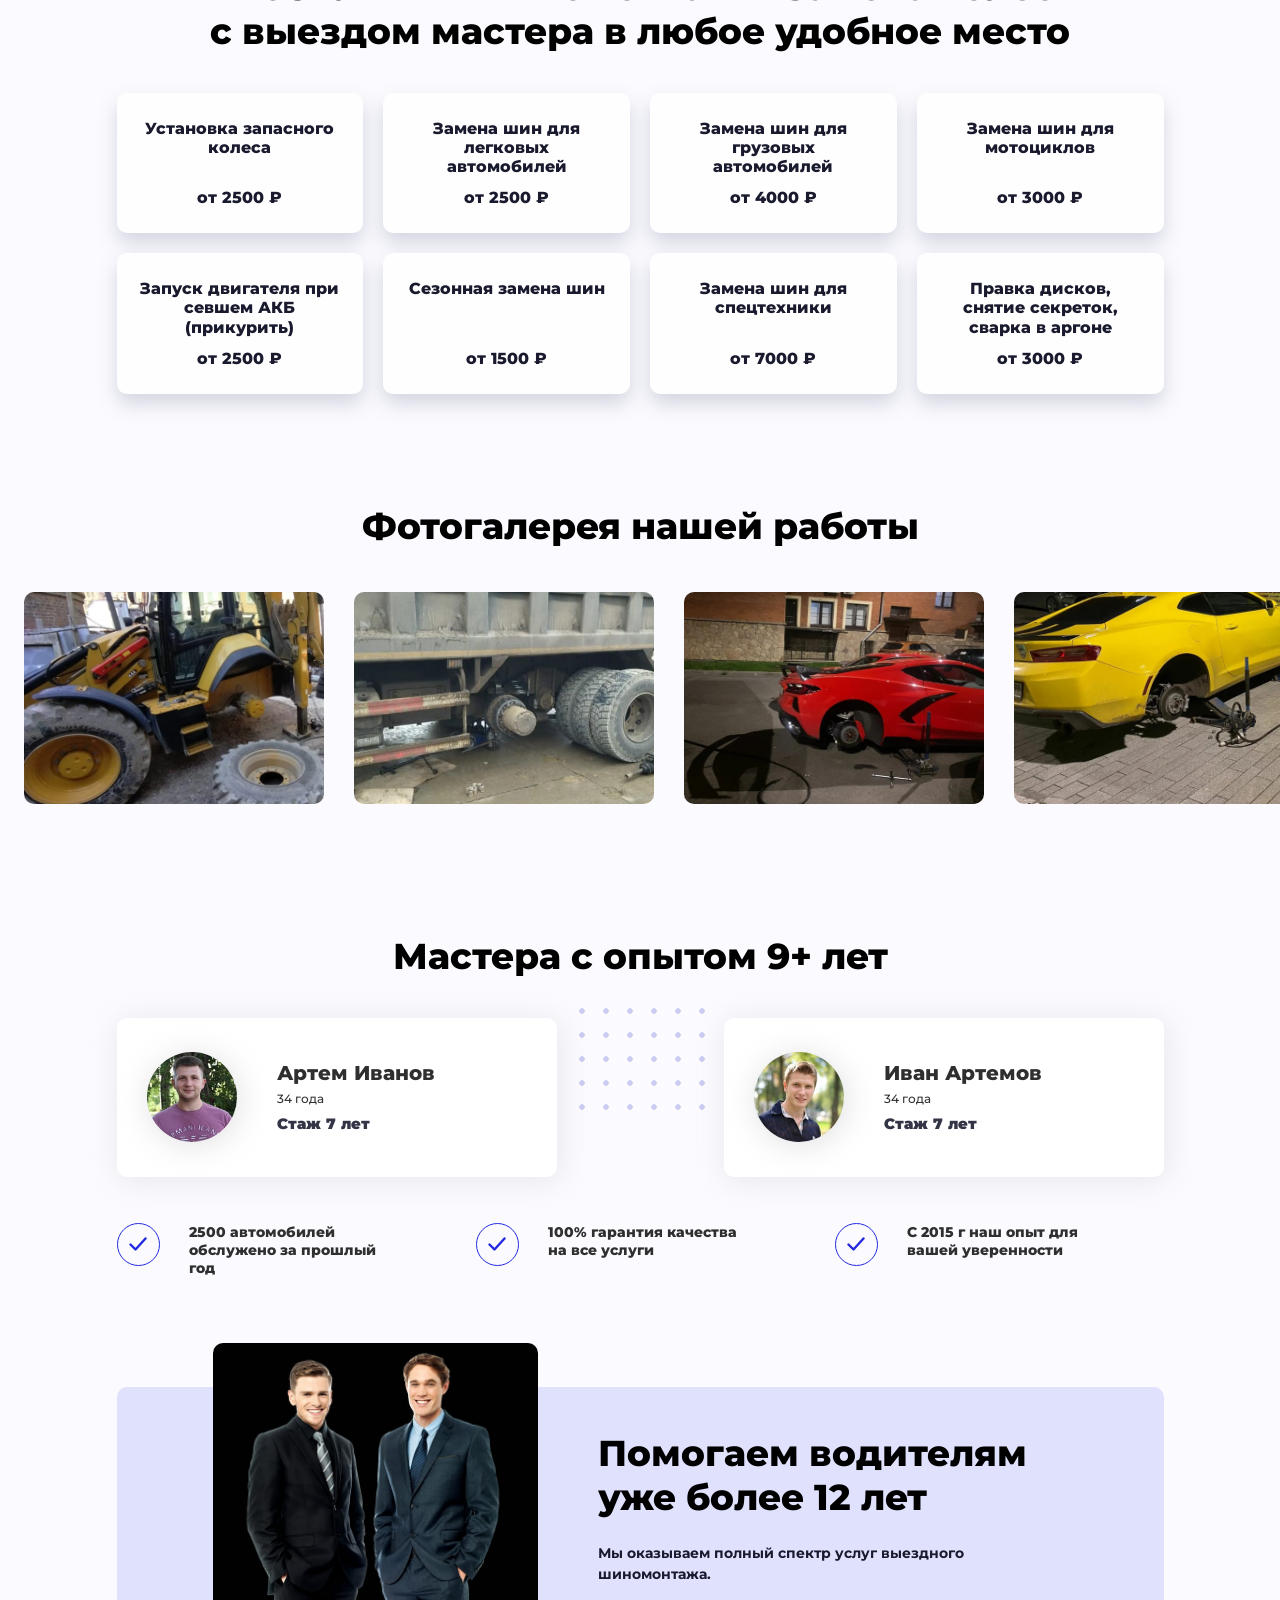
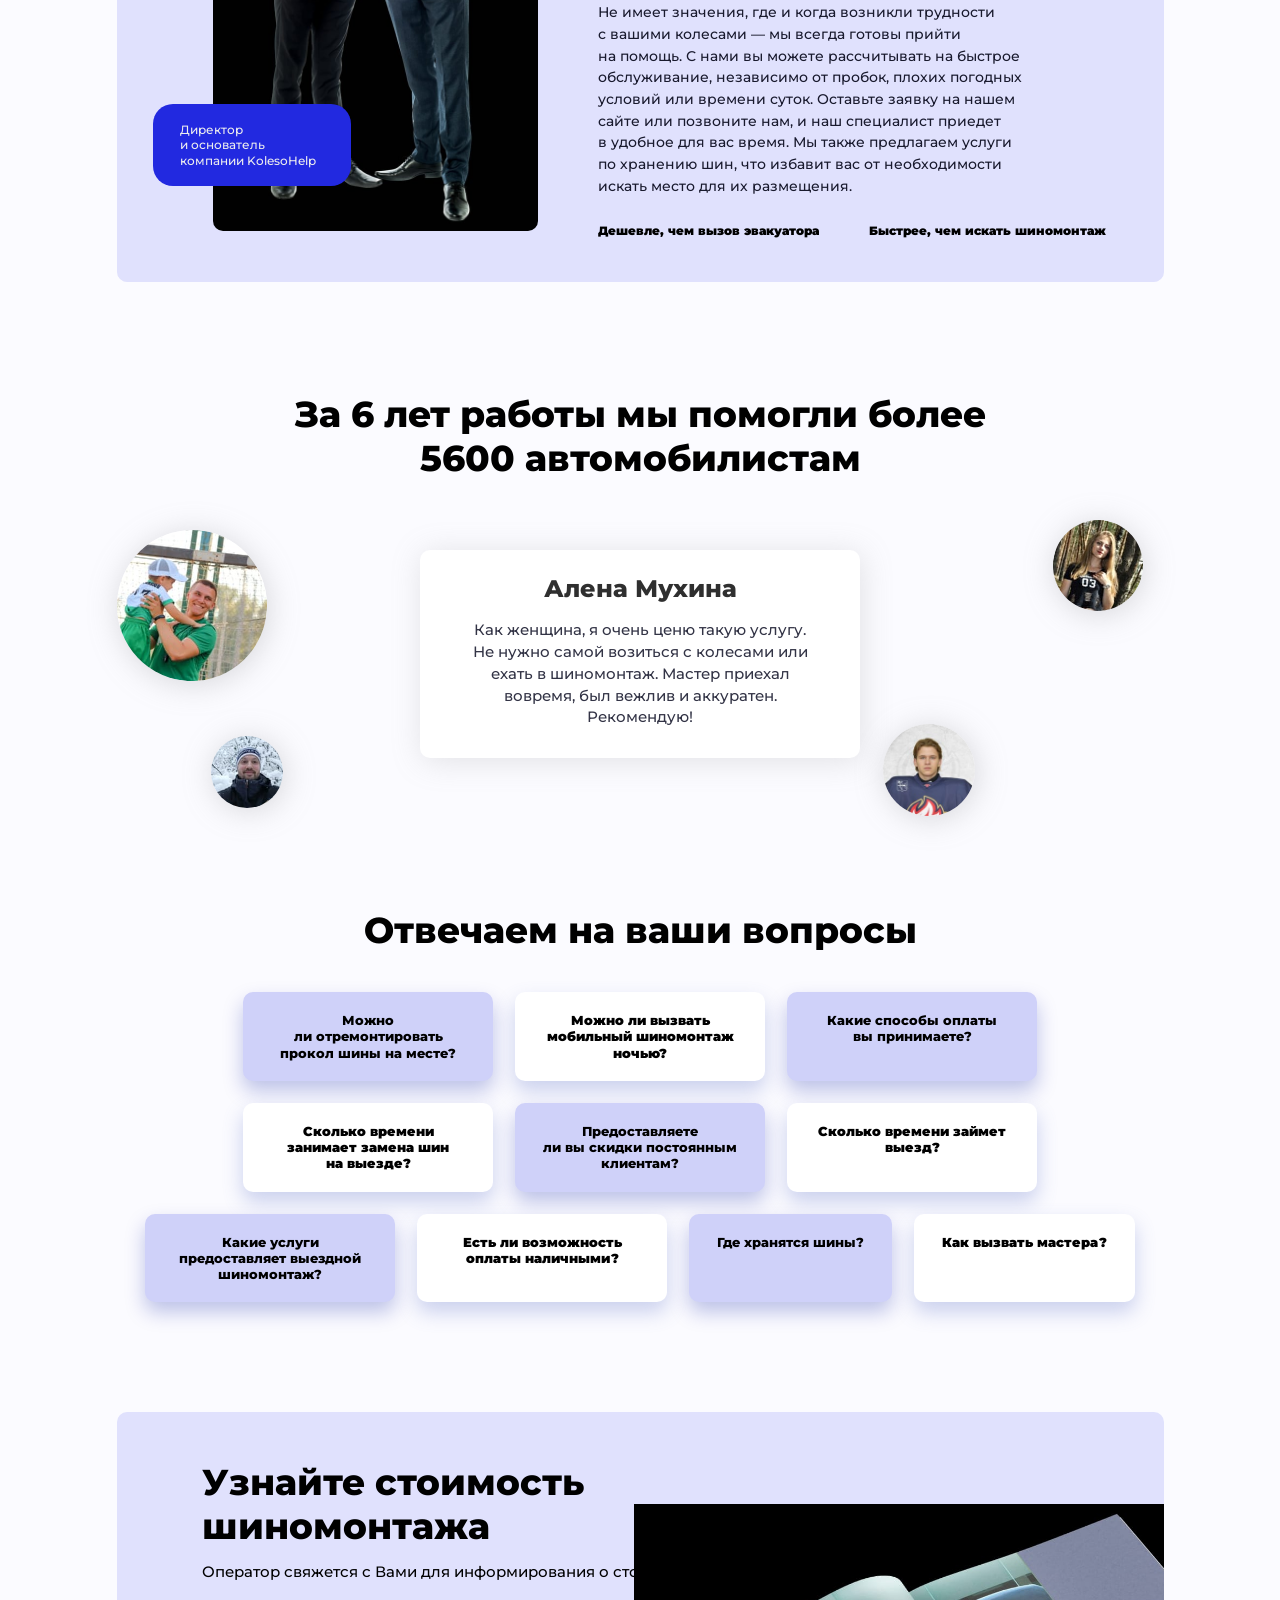
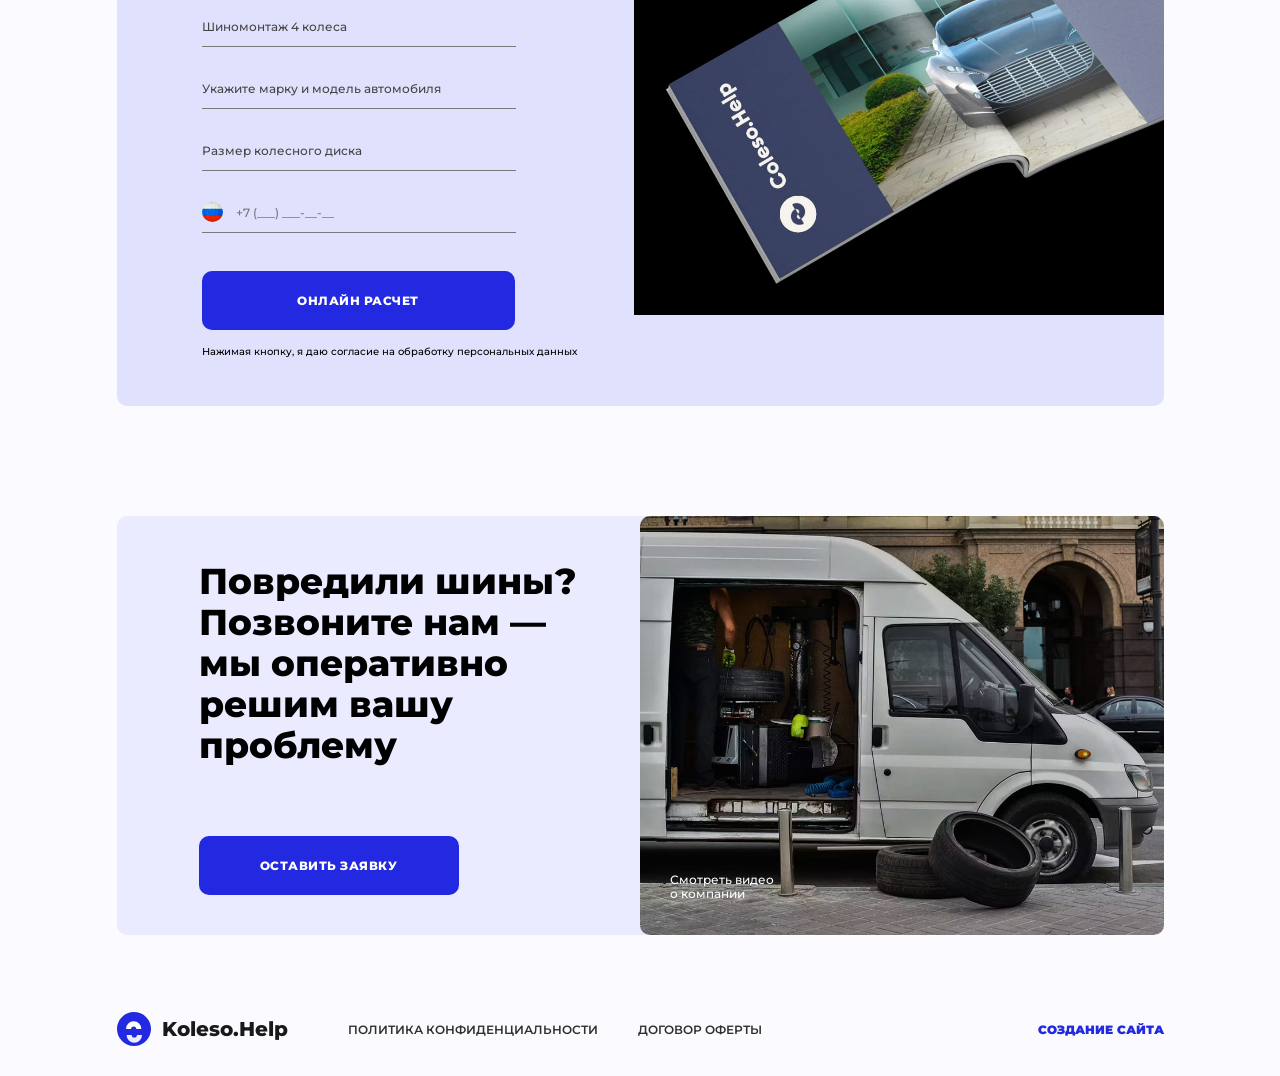
==== commit 2d33b8b9: "Главная страница + правки клиента от 30.01: галереи из реальных фото, легковые цены, без соцзначков " ====
--- a/index.html
+++ b/index.html
@@ -3,8 +3,8 @@
 <head>
   <meta charset="UTF-8">
   <meta name="viewport" content="width=device-width, initial-scale=1.0">
-  <title>Грузовой выездной шиномонтаж — Koleso.Help</title>
-  <meta name="description" content="Круглосуточный выездной грузовой шиномонтаж: Санкт-Петербург и область, КАД, ЗСД, М-11. Выезд мастера в течение 5 минут после звонка.">
+  <title>Koleso.Help — выездной шиномонтаж в Санкт-Петербурге</title>
+  <meta name="description" content="Выездной шиномонтаж, ремонт и замена шин в Санкт-Петербурге и области. Прибытие мастера за 30 минут, от 2500 руб. Круглосуточно.">
   <link rel="preconnect" href="https://fonts.googleapis.com">
   <link rel="preconnect" href="https://fonts.gstatic.com" crossorigin>
   <link href="https://fonts.googleapis.com/css2?family=Montserrat:wght@500;600;700;800;900&display=swap" rel="stylesheet">
@@ -28,14 +28,6 @@
     <div class="header__contacts">
       <a class="header__phone" href="tel:+74951102222">+7 (495) 110 22-22</a>
       <a class="btn btn--white header__callback" href="#zayavka">Позвоните мне</a>
-      <div class="header__socials">
-        <a class="social social--accent" href="https://wa.me/74951102222" target="_blank" rel="noopener" aria-label="WhatsApp">
-          <img src="images/icon-header-wa.png" alt="" width="16" height="16">
-        </a>
-        <a class="social social--accent" href="https://t.me/kolesohelp" target="_blank" rel="noopener" aria-label="Telegram">
-          <img src="images/icon-header-tg.png" alt="" width="16" height="15">
-        </a>
-      </div>
     </div>
   </div>
 </header>
@@ -43,68 +35,41 @@
 <!-- ======================= ХИРО ======================= -->
 <section class="hero">
   <div class="hero__decor hero__decor--1" aria-hidden="true"></div>
-  <div class="hero__decor hero__decor--2" aria-hidden="true"></div>
   <div class="container hero__inner">
-    <div class="hero__card">
-      <nav class="breadcrumbs" aria-label="Хлебные крошки">
-        <a href="index.html">Главная</a> / <a href="#">Услуги</a> / <span>Выездной грузовой шиномонтаж</span>
-      </nav>
-      <h1 class="hero__title">Грузовой выездной шиномонтаж</h1>
-      <p class="hero__subtitle">Круглосуточный выезд мастера:<br>Санкт-Петербург и&nbsp;область, КАД, ЗСД, М-11</p>
+    <div class="hero__card hero__card--grey">
+      <p class="hero__eyebrow">
+        <img src="images/hero-icon.png" alt="" width="31" height="32">
+        Срочная помощь для колес вашего автомобиля
+      </p>
+      <h1 class="hero__title">Выездной шиномонтаж, ремонт и&nbsp;замена шин в&nbsp;Санкт-Петербурге и&nbsp;области.</h1>
+      <p class="hero__price hero__price--lg">Прибытие мастера<br>за&nbsp;30&nbsp;минут от&nbsp;2500&nbsp;руб.</p>
       <div class="hero__cta">
         <a class="btn btn--primary btn--lg" href="#zayavka">Оставить заявку</a>
         <span class="hero__hint">
-          перезвоним через 1 минуту
-          <svg class="hero__hint-arrow" width="44" height="16" viewBox="0 0 44 16" fill="none" aria-hidden="true">
-            <path d="M43 1C34 13 18 16 1 8m0 0l7-2M1 8l6 4" stroke="#2229e0" stroke-width="1.3" stroke-linecap="round"/>
-          </svg>
+          <img class="hero__hint-avatar" src="images/step-2-operator.png" alt="">
+          <span>Перезвоним через<br>1&nbsp;минуту!</span>
         </span>
       </div>
     </div>
-    <div class="hero__photo" aria-hidden="true">
-      <img src="images/hero-truck.jpg" alt="">
+    <div class="hero__photo hero__photo--dark" aria-hidden="true">
+      <img src="images/hero-glav.jpg" alt="">
     </div>
   </div>
 
   <!-- Меню разделов -->
   <nav class="menu container" aria-label="Разделы сайта">
     <a class="menu__item" href="#uslugi">Услуги</a>
-    <a class="menu__item" href="#">Легковой выездной шиномонтаж</a>
-    <a class="menu__item menu__item--active" href="index.html">Грузовой выездной шиномонтаж</a>
+    <a class="menu__item" href="shiny.html">Легковой выездной шиномонтаж</a>
+    <a class="menu__item" href="gruzovoy.html">Грузовой выездной шиномонтаж</a>
     <a class="menu__item" href="#stoimost">Стоимость</a>
-    <a class="menu__item" href="#corp">Корпоративным клиентам</a>
+    <a class="menu__item" href="gruzovoy.html#corp">Корпоративным клиентам</a>
     <a class="menu__item" href="#about">О нас</a>
   </nav>
 </section>
 
-<!-- ======================= ВИДЫ ТЕХНИКИ ======================= -->
-<section class="tech section">
-  <div class="container">
-    <h2 class="section__title">Виды обслуживаемой техники:</h2>
-    <div class="tech__grid">
-      <div class="tech__item">
-        <img class="tech__img" src="images/tech-1-gruzovye.jpg" alt="Грузовой автомобиль" width="168" height="107" loading="lazy">
-        <ul class="tech__list">
-          <li>Грузовые автомобили</li>
-          <li>Спецтехника</li>
-        </ul>
-      </div>
-      <div class="tech__item">
-        <img class="tech__img" src="images/tech-2-stroitelnaya.jpg" alt="Строительная техника" width="168" height="107" loading="lazy">
-        <ul class="tech__list">
-          <li>Строительная техника</li>
-          <li>Карьерные самосвалы</li>
-        </ul>
-      </div>
-      <div class="tech__item">
-        <img class="tech__img" src="images/tech-3-pogruzchiki.jpg" alt="Вилочный погрузчик" width="168" height="107" loading="lazy">
-        <ul class="tech__list">
-          <li>Мини-погрузчики</li>
-          <li>Вилочные погрузчики</li>
-        </ul>
-      </div>
-    </div>
-
+<!-- ======================= ПРЕИМУЩЕСТВА ======================= -->
+<section class="tech section section--tight">
+  <div class="container">
     <div class="benefits">
       <div class="benefit-card">
         <img src="images/benefit-1-clock.png" alt="" width="63" height="58" loading="lazy">
@@ -121,6 +86,62 @@
       <div class="benefit-card">
         <img src="images/benefit-4-warranty.png" alt="" width="53" height="63" loading="lazy">
         <p>Гарантия на&nbsp;все виды работ</p>
+      </div>
+    </div>
+  </div>
+</section>
+
+<!-- ======================= 5 МИНУТ / 4 КАРТОЧКИ ======================= -->
+<section class="quick section">
+  <div class="container">
+    <h2 class="section__title">Выезжаем на&nbsp;помощь в&nbsp;течении 5&nbsp;минут после вашего звонка</h2>
+    <p class="section__lead">Мастер приедет в&nbsp;течение 30&nbsp;минут с&nbsp;момента звонка</p>
+    <div class="quick__grid">
+      <figure class="service-card">
+        <img src="images/uslugi-1-remont.jpg" alt="Ремонт повреждений шин на месте" loading="lazy">
+        <figcaption>Ремонт повреждений и&nbsp;замена шин на&nbsp;месте</figcaption>
+      </figure>
+      <figure class="service-card">
+        <img src="images/uslugi-2-dostavka.jpg" alt="Доставка шин" loading="lazy">
+        <figcaption>Доставка б/у и&nbsp;новых шин в&nbsp;случае необходимости</figcaption>
+      </figure>
+      <figure class="service-card">
+        <img src="images/uslugi-3-evakuator.jpg" alt="Выездной шиномонтаж вместо эвакуатора" loading="lazy">
+        <figcaption>Быстрее и&nbsp;дешевле, чем эвакуатор + шиномонтаж</figcaption>
+      </figure>
+      <figure class="service-card">
+        <img src="images/uslugi-4-vyezd.jpg" alt="Выезд мастера" loading="lazy">
+        <figcaption>Выезд мастера в&nbsp;течение 30&nbsp;минут с&nbsp;момента заявки</figcaption>
+      </figure>
+    </div>
+  </div>
+</section>
+
+<!-- ======================= 24/7 ======================= -->
+<section class="always section">
+  <div class="container">
+    <div class="always__panel">
+      <div class="always__photo-wrap">
+        <img class="always__photo" src="images/photo-247.jpg" alt="Мастер выездного шиномонтажа за работой" loading="lazy">
+        <a class="btn btn--primary always__cta" href="#zayavka">Вызвать мастера</a>
+      </div>
+      <div class="always__content">
+        <h2 class="always__title">Мы&nbsp;рядом, когда вам нужна помощь. 24/7 в&nbsp;любую погоду, без выходных и&nbsp;праздников</h2>
+        <p class="always__lead">Решаем задачи любой сложности в&nbsp;любых условиях</p>
+        <div class="always__cards">
+          <div class="corp-card">
+            <span class="corp-card__num">Выгода</span>
+            <p>Существенная экономия времени и&nbsp;средств. Не&nbsp;нужно вызывать эвакуатор и&nbsp;платить дважды</p>
+          </div>
+          <div class="corp-card">
+            <span class="corp-card__num">Качество</span>
+            <p>Мастера-профессионалы решат любые проблемы с&nbsp;колесами вашей техники</p>
+          </div>
+          <div class="corp-card">
+            <span class="corp-card__num">Удобство</span>
+            <p>Комплексное решение проблем с&nbsp;колесами под ключ в&nbsp;кратчайшие сроки</p>
+          </div>
+        </div>
       </div>
     </div>
   </div>
@@ -157,129 +178,97 @@
   </div>
 </section>
 
-<!-- ======================= УСЛУГИ ======================= -->
-<section class="services section" id="uslugi">
-  <div class="container">
-    <h2 class="section__title">Оказываем следующие услуги с&nbsp;выездом мастера:</h2>
-    <div class="services__grid">
-      <figure class="service-card">
-        <img src="images/service-1-zapaska.jpg" alt="Установка запасного грузового колеса" loading="lazy">
-        <figcaption>Установка запасного грузового колеса</figcaption>
-      </figure>
-      <figure class="service-card">
-        <img src="images/service-2-remont.jpg" alt="Ремонт грузового колеса" loading="lazy">
-        <figcaption>Ремонт любых повреждений грузовых колес</figcaption>
-      </figure>
-      <figure class="service-card">
-        <img src="images/service-3-vulkanizacia.jpg" alt="Горячая вулканизация шины" loading="lazy">
-        <figcaption>Горячая вулканизация с&nbsp;доставкой колеса в&nbsp;стационарный шиномонтаж</figcaption>
-      </figure>
-      <figure class="service-card">
-        <img src="images/service-4-kamery.jpg" alt="Ремонт колесной камеры" loading="lazy">
-        <figcaption>Ремонт колесных камер</figcaption>
-      </figure>
-      <figure class="service-card">
-        <img src="images/service-5-dostavka-shin.jpg" alt="Доставка грузовых шин" loading="lazy">
-        <figcaption>Доставка и&nbsp;установка новых и&nbsp;б/у грузовых шин</figcaption>
-      </figure>
-      <figure class="service-card">
-        <img src="images/service-6-diski-flippery.jpg" alt="Грузовые диски и камеры" loading="lazy">
-        <figcaption>Доставка и&nbsp;установка грузовых колесных камер, дисков, флипперов</figcaption>
-      </figure>
-      <figure class="service-card">
-        <img src="images/service-7-shpilki.jpg" alt="Замена грузовых шпилек" loading="lazy">
-        <figcaption>Замена грузовых шпилек</figcaption>
-      </figure>
-      <figure class="service-card">
-        <img src="images/service-8-svarka.jpg" alt="Сварочные работы" loading="lazy">
-        <figcaption>Сварочные работы</figcaption>
-      </figure>
+<!-- ======================= УСЛУГИ ШИНОМОНТАЖА ======================= -->
+<section class="uslugi section" id="uslugi">
+  <div class="container">
+    <h2 class="section__title">Услуги шиномонтажа</h2>
+    <div class="uslugi__grid">
+      <a class="uslugi-card" href="shiny.html">
+        <img src="images/s-legkovoy.jpg" alt="Выездной легковой шиномонтаж" loading="lazy">
+        <span class="uslugi-card__label">Выездной легковой шиномонтаж</span>
+      </a>
+      <a class="uslugi-card" href="shiny.html">
+        <img src="images/s-remont-shin.jpg" alt="Ремонт шин" loading="lazy">
+        <span class="uslugi-card__label">Ремонт шин</span>
+      </a>
+      <a class="uslugi-card" href="gruzovoy.html">
+        <img src="images/s-gruzovoy.jpg" alt="Выездной грузовой шиномонтаж" loading="lazy">
+        <span class="uslugi-card__label">Выездной грузовой шиномонтаж</span>
+      </a>
+      <a class="uslugi-card" href="#zayavka">
+        <img src="images/s-moto.jpg" alt="Выездной мото шиномонтаж" loading="lazy">
+        <span class="uslugi-card__label">Выездной мото шиномонтаж</span>
+      </a>
+      <a class="uslugi-card" href="#zayavka">
+        <img src="images/s-sezonnaya.jpg" alt="Сезонная замена резины" loading="lazy">
+        <span class="uslugi-card__label">Сезонная замена резины</span>
+      </a>
+      <a class="uslugi-card" href="#zayavka">
+        <img src="images/s-hranenie.jpg" alt="Сезонное хранение шин" loading="lazy">
+        <span class="uslugi-card__label">Сезонное хранение шин</span>
+      </a>
+      <a class="uslugi-card" href="#zayavka">
+        <img src="images/s-sekretki.jpg" alt="Снятие секреток" loading="lazy">
+        <span class="uslugi-card__label">Снятие секреток</span>
+      </a>
+      <a class="uslugi-card" href="#zayavka">
+        <img src="images/s-akb.jpg" alt="Запуск двигателя при севшем АКБ" loading="lazy">
+        <span class="uslugi-card__label">Запуск двигателя при севшем АКБ</span>
+      </a>
+    </div>
+    <div class="uslugi__grid uslugi__grid--wide">
+      <a class="uslugi-card" href="#zayavka">
+        <img src="images/s-argon.jpg" alt="Сварка в аргоне" loading="lazy">
+        <span class="uslugi-card__label">Сварка в&nbsp;аргоне</span>
+      </a>
+      <a class="uslugi-card" href="#zayavka">
+        <img src="images/s-kondei.jpg" alt="Заправка автокондиционеров" loading="lazy">
+        <span class="uslugi-card__label">Заправка автокондиционеров</span>
+      </a>
+      <a class="uslugi-card" href="#zayavka">
+        <img src="images/s-pravka.jpg" alt="Правка дисков" loading="lazy">
+        <span class="uslugi-card__label">Правка дисков</span>
+      </a>
     </div>
   </div>
 </section>
 
 <!-- ======================= СТОИМОСТЬ ======================= -->
-<section class="prices section" id="stoimost">
-  <div class="container">
-    <h2 class="section__title">Стоимость основных услуг</h2>
-
-    <div class="price-block">
-      <div class="price-block__header">Стоимость основных услуг</div>
-      <div class="price-row">
-        <span class="price-row__label">Выезд мастера в&nbsp;пределах КАД</span>
-        <span class="price-row__value">от 2500 руб.</span>
-      </div>
-      <div class="price-row">
-        <span class="price-row__label">Доплата за&nbsp;выезд за&nbsp;пределы КАД, р/км</span>
-        <span class="price-row__value">50 р / км</span>
-      </div>
-    </div>
-
-    <div class="price-block">
-      <div class="price-block__header">Стоимость работ для грузовых автомобилей</div>
-      <div class="price-row price-row--head">
-        <span class="price-row__label">Диаметр колесного диска</span>
-        <span class="price-row__value">16”-20”</span>
-        <span class="price-row__value">21”-22,5”</span>
-      </div>
-      <div class="price-row">
-        <span class="price-row__label">Выезд мастера в&nbsp;пределах КАД</span>
-        <span class="price-row__value">1500 руб.</span>
-        <span class="price-row__value">1800 руб.</span>
-      </div>
-      <div class="price-row">
-        <span class="price-row__label">Доплата за&nbsp;выезд за&nbsp;пределы КАД, р/км</span>
-        <span class="price-row__value">1500 руб.</span>
-        <span class="price-row__value">1800 руб.</span>
-      </div>
-    </div>
-
-    <div class="price-block">
-      <div class="price-block__header">Стоимость работ с&nbsp;колесами спецтехники</div>
-      <div class="price-row price-row--head">
-        <span class="price-row__label">Диаметр колесного диска</span>
-        <span class="price-row__value">до 15”</span>
-        <span class="price-row__value">после 15”</span>
-      </div>
-      <div class="price-row">
-        <span class="price-row__label">Снятие и&nbsp;установка одного колеса</span>
-        <span class="price-row__value">2000 руб.</span>
-        <span class="price-row__value">от 2500 руб.</span>
-      </div>
-      <div class="price-row">
-        <span class="price-row__label">Демонтаж-монтаж резины одного колеса</span>
-        <span class="price-row__value">от 1500 руб.</span>
-        <span class="price-row__value">от 2500 руб.</span>
-      </div>
-      <div class="price-row">
-        <span class="price-row__label">Ремонт камеры (без учета стоимости материалов)</span>
-        <span class="price-row__value">от 1000 руб.</span>
-        <span class="price-row__value"></span>
-      </div>
-      <div class="price-row">
-        <span class="price-row__label">Ремонт повреждения шины (без учета стоимости материалов)</span>
-        <span class="price-row__value">от 1500 руб.</span>
-        <span class="price-row__value"></span>
-      </div>
-      <div class="price-row">
-        <span class="price-row__label">Услуга доставки шины из&nbsp;магазина / в&nbsp;ремонт / из&nbsp;ремонта</span>
-        <span class="price-row__value price-row__value--wide">50 руб. / км + 1500 / нормо-час</span>
-        <span class="price-row__value"></span>
-      </div>
-      <div class="price-row">
-        <span class="price-row__label">Правка повреждений / замятий колесного диска в&nbsp;зависимости от&nbsp;сложности и&nbsp;продолжительности</span>
-        <span class="price-row__value">от 1000 руб.</span>
-        <span class="price-row__value"></span>
-      </div>
-      <div class="price-row">
-        <span class="price-row__label"><b>Дополнительные услуги, не&nbsp;указанные на&nbsp;сайте</b></span>
-        <span class="price-row__value price-row__value--wide">В соответствии с&nbsp;прайс-листом</span>
-        <span class="price-row__value"></span>
-      </div>
-      <div class="price-row">
-        <span class="price-row__label">Доплата за&nbsp;выезд за&nbsp;пределы КАД, р/км</span>
-        <span class="price-row__value">от 50 руб. / км</span>
-        <span class="price-row__value"></span>
+<section class="pricecards section" id="stoimost">
+  <div class="container">
+    <h2 class="section__title">Мобильный шиномонтаж и&nbsp;замена колес с&nbsp;выездом мастера в&nbsp;любое удобное место</h2>
+    <div class="pricecards__grid">
+      <div class="price-card">
+        <p>Установка запасного колеса</p>
+        <b>от 2500 ₽</b>
+      </div>
+      <div class="price-card">
+        <p>Замена шин для легковых автомобилей</p>
+        <b>от 2500 ₽</b>
+      </div>
+      <div class="price-card">
+        <p>Замена шин для грузовых автомобилей</p>
+        <b>от 4000 ₽</b>
+      </div>
+      <div class="price-card">
+        <p>Замена шин для мотоциклов</p>
+        <b>от 3000 ₽</b>
+      </div>
+      <div class="price-card">
+        <p>Запуск двигателя при севшем АКБ (прикурить)</p>
+        <b>от 2500 ₽</b>
+      </div>
+      <div class="price-card">
+        <p>Сезонная замена шин</p>
+        <b>от 1500 ₽</b>
+      </div>
+      <div class="price-card">
+        <p>Замена шин для спецтехники</p>
+        <b>от 7000 ₽</b>
+      </div>
+      <div class="price-card">
+        <p>Правка дисков, снятие секреток, сварка в&nbsp;аргоне</p>
+        <b>от 3000 ₽</b>
       </div>
     </div>
   </div>
@@ -289,11 +278,15 @@
 <section class="gallery section">
   <h2 class="section__title container">Фотогалерея нашей работы</h2>
   <div class="gallery__strip" tabindex="0">
-    <img src="images/gallery-1.jpg" alt="Выездной шиномонтаж — фото работы 1" loading="lazy">
-    <img src="images/gallery-2.jpg" alt="Выездной шиномонтаж — фото работы 2" loading="lazy">
-    <img src="images/gallery-3.jpg" alt="Выездной шиномонтаж — фото работы 3" loading="lazy">
-    <img src="images/gallery-4.jpg" alt="Выездной шиномонтаж — фото работы 4" loading="lazy">
-    <img src="images/gallery-5.jpg" alt="Выездной шиномонтаж — фото работы 5" loading="lazy">
+    <img src="images/gallery-glav-1.jpg" alt="Выездной шиномонтаж — фото работы 1" loading="lazy">
+    <img src="images/gallery-glav-2.jpg" alt="Выездной шиномонтаж — фото работы 2" loading="lazy">
+    <img src="images/gallery-glav-3.jpg" alt="Выездной шиномонтаж — фото работы 3" loading="lazy">
+    <img src="images/gallery-glav-4.jpg" alt="Выездной шиномонтаж — фото работы 4" loading="lazy">
+    <img src="images/gallery-glav-5.jpg" alt="Выездной шиномонтаж — фото работы 5" loading="lazy">
+    <img src="images/gallery-glav-6.jpg" alt="Выездной шиномонтаж — фото работы 6" loading="lazy">
+    <img src="images/gallery-glav-7.jpg" alt="Выездной шиномонтаж — фото работы 7" loading="lazy">
+    <img src="images/gallery-glav-8.jpg" alt="Выездной шиномонтаж — фото работы 8" loading="lazy">
+    <img src="images/gallery-glav-9.jpg" alt="Выездной шиномонтаж — фото работы 9" loading="lazy">
   </div>
 </section>
 
@@ -304,7 +297,7 @@
     <div class="masters__decor" aria-hidden="true"></div>
     <div class="masters__grid">
       <div class="master-card">
-        <img class="master-card__photo" src="images/master-1.jpg" alt="Мастер Артем Иванов" width="90" height="90" loading="lazy">
+        <img class="master-card__photo" src="images/master-1.jpg" alt="Мастер выездного шиномонтажа" width="90" height="90" loading="lazy">
         <div class="master-card__info">
           <h3>Артем Иванов</h3>
           <p class="master-card__age">34 года</p>
@@ -312,7 +305,7 @@
         </div>
       </div>
       <div class="master-card">
-        <img class="master-card__photo" src="images/master-2.jpg" alt="Мастер Иван Артемов" width="90" height="90" loading="lazy">
+        <img class="master-card__photo" src="images/master-2.jpg" alt="Мастер выездного шиномонтажа" width="90" height="90" loading="lazy">
         <div class="master-card__info">
           <h3>Иван Артемов</h3>
           <p class="master-card__age">34 года</p>
@@ -343,6 +336,65 @@
   </div>
 </section>
 
+<!-- ======================= О КОМПАНИИ ======================= -->
+<section class="about section">
+  <div class="container">
+    <div class="about__panel">
+      <div class="about__photo-wrap">
+        <img class="about__photo" src="images/director.jpg" alt="Директор и основатель компании KolesoHelp" loading="lazy">
+        <div class="about__badge">
+          <p class="about__badge-role">Директор и&nbsp;основатель компании KolesoHelp</p>
+        </div>
+      </div>
+      <div class="about__content">
+        <h2 class="about__title">Помогаем водителям уже более 12&nbsp;лет</h2>
+        <p class="about__text"><b>Мы оказываем полный спектр услуг выездного шиномонтажа.</b></p>
+        <p class="about__text">Не&nbsp;имеет значения, где и&nbsp;когда возникли трудности с&nbsp;вашими колесами&nbsp;— мы&nbsp;всегда готовы прийти на&nbsp;помощь. С&nbsp;нами вы&nbsp;можете рассчитывать на&nbsp;быстрое обслуживание, независимо от&nbsp;пробок, плохих погодных условий или времени суток. Оставьте заявку на&nbsp;нашем сайте или позвоните нам, и&nbsp;наш специалист приедет в&nbsp;удобное для вас время. Мы&nbsp;также предлагаем услуги по&nbsp;хранению шин, что избавит вас от&nbsp;необходимости искать место для их&nbsp;размещения.</p>
+        <div class="about__points">
+          <span>Дешевле, чем вызов эвакуатора</span>
+          <span>Быстрее, чем искать шиномонтаж</span>
+        </div>
+      </div>
+    </div>
+  </div>
+</section>
+
+<!-- ======================= ОТЗЫВЫ ======================= -->
+<section class="reviews section">
+  <div class="container">
+    <h2 class="section__title">За&nbsp;6&nbsp;лет работы мы&nbsp;помогли более 5600&nbsp;автомобилистам</h2>
+    <div class="reviews__wrap">
+      <img class="reviews__avatar reviews__avatar--1" src="images/review-av1.jpg" alt="" loading="lazy">
+      <img class="reviews__avatar reviews__avatar--2" src="images/review-av2.jpg" alt="" loading="lazy">
+      <img class="reviews__avatar reviews__avatar--3" src="images/review-av3.jpg" alt="" loading="lazy">
+      <img class="reviews__avatar reviews__avatar--4" src="images/review-av4.jpg" alt="" loading="lazy">
+      <div class="review-card">
+        <h3>Алена Мухина</h3>
+        <p>Как женщина, я&nbsp;очень ценю такую услугу. Не&nbsp;нужно самой возиться с&nbsp;колесами или ехать в&nbsp;шиномонтаж. Мастер приехал вовремя, был вежлив и&nbsp;аккуратен. Рекомендую!</p>
+      </div>
+    </div>
+  </div>
+</section>
+
+<!-- ======================= FAQ ======================= -->
+<section class="faq section">
+  <div class="container">
+    <h2 class="section__title">Отвечаем на&nbsp;ваши вопросы</h2>
+    <div class="faq__grid">
+      <span class="faq__chip">Можно ли&nbsp;отремонтировать прокол шины на&nbsp;месте?</span>
+      <span class="faq__chip faq__chip--alt">Можно ли&nbsp;вызвать мобильный шиномонтаж ночью?</span>
+      <span class="faq__chip">Какие способы оплаты вы&nbsp;принимаете?</span>
+      <span class="faq__chip faq__chip--alt">Сколько времени занимает замена шин на&nbsp;выезде?</span>
+      <span class="faq__chip">Предоставляете ли&nbsp;вы&nbsp;скидки постоянным клиентам?</span>
+      <span class="faq__chip faq__chip--alt">Сколько времени займет выезд?</span>
+      <span class="faq__chip">Какие услуги предоставляет выездной шиномонтаж?</span>
+      <span class="faq__chip faq__chip--alt">Есть ли&nbsp;возможность оплаты наличными?</span>
+      <span class="faq__chip">Где хранятся шины?</span>
+      <span class="faq__chip faq__chip--alt">Как вызвать мастера?</span>
+    </div>
+  </div>
+</section>
+
 <!-- ======================= ФОРМА РАСЧЕТА ======================= -->
 <section class="calc section" id="zayavka">
   <div class="container">
@@ -373,102 +425,13 @@
   </div>
 </section>
 
-<!-- ======================= КОРПОРАТИВНЫМ КЛИЕНТАМ ======================= -->
-<section class="corp section" id="corp">
-  <div class="container">
-    <div class="corp__panel">
-      <div class="corp__photo-wrap">
-        <span class="corp__dot corp__dot--sm" aria-hidden="true"></span>
-        <span class="corp__dot corp__dot--lg" aria-hidden="true"></span>
-        <img class="corp__photo" src="images/corp-photo.jpg" alt="Мастер за работой" loading="lazy">
-        <a class="btn btn--primary corp__cta" href="#zayavka">Оставить заявку</a>
-      </div>
-      <div class="corp__content">
-        <h2 class="corp__title">Работа с&nbsp;физическими и&nbsp;юридическими лицами</h2>
-        <div class="corp__cards">
-          <div class="corp-card">
-            <span class="corp-card__num">01</span>
-            <p>Заключаем договоры на&nbsp;долгосрочное обслуживание техники организаций</p>
-          </div>
-          <div class="corp-card">
-            <span class="corp-card__num">02</span>
-            <p>Безналичная форма оплаты</p>
-          </div>
-          <div class="corp-card">
-            <span class="corp-card__num">03</span>
-            <p>Документооборот по&nbsp;ЭДО</p>
-          </div>
-        </div>
-      </div>
-    </div>
-  </div>
-</section>
-
-<!-- ======================= ОПЫТ И ГАРАНТИЯ ======================= -->
-<section class="exp section">
-  <div class="container">
-    <h2 class="section__title">Опыт и&nbsp;гарантия</h2>
-    <div class="exp__decor" aria-hidden="true"></div>
-    <div class="exp__grid">
-      <div class="exp-card">
-        <span class="exp-card__icon" aria-hidden="true">
-          <svg width="40" height="41" viewBox="0 0 40 41" fill="#2229e0"><circle cx="20" cy="9" r="6"/><path d="M8 38c0-8 5-13 12-13s12 5 12 13v2H8z"/></svg>
-        </span>
-        <p>Профессиональные мастера с&nbsp;многолетним опытом</p>
-      </div>
-      <div class="exp-card">
-        <span class="exp-card__icon" aria-hidden="true">
-          <svg width="45" height="43" viewBox="0 0 45 43" fill="none" stroke="#2229e0"><circle cx="22.5" cy="24" r="15" stroke-width="3"/><path d="M22.5 15v9l6 4" stroke-width="3" stroke-linecap="round"/><path d="M17 4h11M22.5 4v5" stroke-width="3" stroke-linecap="round"/></svg>
-        </span>
-        <p>Более 8&nbsp;лет оказываем грузовые услуги с&nbsp;выездом</p>
-      </div>
-      <div class="exp-card">
-        <span class="exp-card__icon" aria-hidden="true">
-          <svg width="51" height="50" viewBox="0 0 51 50" fill="none" stroke="#2229e0"><path d="M3 15h28v20H3zM31 20h9l6 6v9h-15" stroke-width="3" stroke-linejoin="round"/><circle cx="12" cy="38" r="4" stroke-width="3"/><circle cx="39" cy="38" r="4" stroke-width="3"/></svg>
-        </span>
-        <p>Профессиональное грузовое оборудование</p>
-      </div>
-      <div class="exp-card">
-        <span class="exp-card__icon" aria-hidden="true">
-          <img src="images/icon-cogwheel.png" alt="" width="41" height="41" loading="lazy">
-        </span>
-        <p>Оснащение всем необходимым инструментом</p>
-      </div>
-      <div class="exp-card">
-        <span class="exp-card__icon" aria-hidden="true">
-          <img src="images/icon-bestseller.png" alt="" width="37" height="37" loading="lazy">
-        </span>
-        <p>Гарантия на&nbsp;все виды работ</p>
-      </div>
-    </div>
-  </div>
-</section>
-
-<!-- ======================= КОНТАКТЫ / CTA ======================= -->
+<!-- ======================= CTA / ВИДЕО ======================= -->
 <section class="contact section">
   <div class="container">
     <div class="contact__panel">
       <div class="contact__info">
         <h2 class="contact__title">Повредили шины? Позвоните нам&nbsp;— мы&nbsp;оперативно решим вашу проблему</h2>
-        <p class="contact__address">г.&nbsp;Москва, Дмитровское шоссе, дом&nbsp;73, стр.&nbsp;4, ТЦ&nbsp;Metromall</p>
-        <p class="contact__phone">
-          <a href="tel:+74999999999">+7 (499) 999 99-99</a><br>
-          <a href="mailto:info@ya.ru">info@ya.ru</a>
-        </p>
-        <div class="contact__socials">
-          <a class="social social--wa" href="https://wa.me/74999999999" target="_blank" rel="noopener" aria-label="WhatsApp">
-            <img src="images/icon-whatsapp.png" alt="" width="17" height="17">
-          </a>
-          <a class="social social--tg" href="https://t.me/kolesohelp" target="_blank" rel="noopener" aria-label="Telegram">
-            <img src="images/icon-telegram.png" alt="" width="17" height="15">
-          </a>
-          <a class="social social--yt" href="#" target="_blank" rel="noopener" aria-label="YouTube">
-            <svg width="24" height="17" viewBox="0 0 24 17" fill="#ffffff" aria-hidden="true"><path d="M23.5 2.7A3 3 0 0 0 21.4.5C19.5 0 12 0 12 0S4.5 0 2.6.5A3 3 0 0 0 .5 2.7 31 31 0 0 0 0 8.4c0 1.9.2 3.8.5 5.7a3 3 0 0 0 2.1 2.2c1.9.5 9.4.5 9.4.5s7.5 0 9.4-.5a3 3 0 0 0 2.1-2.2c.3-1.9.5-3.8.5-5.7 0-1.9-.2-3.8-.5-5.7zM9.6 12.2V4.6l6.3 3.8z"/></svg>
-          </a>
-          <a class="social social--vk" href="#" target="_blank" rel="noopener" aria-label="ВКонтакте">
-            <svg width="20" height="13" viewBox="0 0 20 13" fill="#ffffff" aria-hidden="true"><path d="M10.9 12.9c-6 0-9.8-4.2-10-11.1h3.1c.1 5.1 2.4 7.3 4.2 7.7V1.8h2.9v4.4c1.7-.2 3.6-2.2 4.2-4.4h2.9a8.5 8.5 0 0 1-3.9 5.5 8.8 8.8 0 0 1 4.6 5.6h-3.2a5.5 5.5 0 0 0-4.6-4v4z"/></svg>
-          </a>
-        </div>
+        <a class="btn btn--primary btn--lg contact__cta" href="#zayavka">Оставить заявку</a>
       </div>
       <div class="contact__video">
         <img src="images/video-cover.jpg" alt="Фургон выездного шиномонтажа" loading="lazy">
--- a/css/style.css
+++ b/css/style.css
@@ -148,7 +148,11 @@
 .hero__decor--1 { left: 53%; top: 64px; }
 .hero__decor--2 { left: 9%; top: 411px; }
 
-.hero__inner { position: relative; }
+.hero__inner {
+  display: flex;
+  align-items: stretch;
+  gap: 20px;
+}
 
 .hero__card {
   position: relative;
@@ -156,6 +160,7 @@
   background: #fff;
   border-radius: var(--radius);
   box-shadow: var(--shadow);
+  flex: 0 0 642px;
   max-width: 642px;
   min-height: 351px;
   padding: 52px 44px 44px;
@@ -169,6 +174,7 @@
   color: var(--ink);
   margin-bottom: 14px;
 }
+.breadcrumbs a { text-decoration: underline; text-underline-offset: 2px; }
 .breadcrumbs a:hover { color: var(--accent); }
 
 .hero__title { font-size: 35px; font-weight: 900; color: var(--ink); margin-bottom: 16px; }
@@ -178,37 +184,53 @@
 .hero__cta { display: flex; align-items: center; gap: 40px; flex-wrap: wrap; }
 
 .hero__hint {
+  display: flex;
+  align-items: center;
+  gap: 12px;
+  max-width: 220px;
+  font-size: 15px;
+  font-weight: 800;
+  line-height: 1.3;
+  color: var(--accent);
+}
+.hero__hint-avatar {
+  width: 56px;
+  height: 56px;
+  flex-shrink: 0;
+  border-radius: 50%;
+  object-fit: contain;
+  background: #fff;
+  padding: 5px;
+  box-shadow: 0 6px 14px rgba(99, 100, 134, 0.3);
+}
+
+.hero__photo {
   position: relative;
-  font-size: 10px;
-  font-weight: 500;
-  color: var(--accent);
-}
-.hero__hint-arrow { position: absolute; top: 16px; left: -6px; }
-
-.hero__photo {
-  position: absolute;
-  top: 0;
-  left: calc(100% - 1px);
-  width: 404px;
-  height: 351px;
+  flex: 1 1 0;
+  min-width: 0;
   border-radius: var(--radius);
   overflow: hidden;
   box-shadow: var(--shadow);
 }
 .hero__photo img { width: 100%; height: 100%; object-fit: cover; }
+.hero__photo--dark::after { content: ''; position: absolute; inset: 0; background: rgba(0, 0, 0, 0.2); }
+
+.hero__price { font-size: 19.8px; font-weight: 800; color: var(--black); margin-bottom: 10px; }
 
 /* ---------- Меню разделов ---------- */
-.menu { display: flex; flex-wrap: wrap; gap: 8px; margin-top: 34px; position: relative; z-index: 2; }
+.menu { display: flex; flex-wrap: wrap; gap: 7px; margin-top: 34px; position: relative; z-index: 2; }
 
 .menu__item {
+  flex: 1 1 auto;
+  text-align: center;
   background: var(--yellow);
   border-radius: 8.5px;
   box-shadow: 0 8.5px 17px rgba(107, 134, 99, 0.1);
   color: var(--black);
-  font-size: 11.2px;
+  font-size: 10.6px;
   font-weight: 900;
   text-transform: uppercase;
-  padding: 16px 18px;
+  padding: 16px 12px;
   transition: background 0.2s ease, transform 0.2s ease;
   white-space: nowrap;
 }
@@ -216,6 +238,23 @@
 .menu__item--active { outline: 2px solid rgba(0, 0, 0, 0.15); outline-offset: -2px; }
 
 /* ---------- Виды техники ---------- */
+.tech__intro {
+  font-size: 18px;
+  font-weight: 700;
+  color: var(--black);
+  text-align: center;
+  line-height: 1.45;
+  margin-bottom: 42px;
+}
+
+.tech__subtitle {
+  font-size: 24px;
+  font-weight: 800;
+  color: var(--black);
+  text-align: center;
+  margin-bottom: 36px;
+}
+
 .tech__grid {
   display: grid;
   grid-template-columns: repeat(3, 1fr);
@@ -307,6 +346,31 @@
   line-height: 1.25;
 }
 
+/* ---------- Варианты решения (посадочная «Шины») ---------- */
+.variants__grid {
+  display: grid;
+  grid-template-columns: repeat(5, 1fr);
+  gap: 17px;
+}
+
+.variant-card img {
+  width: 100%;
+  aspect-ratio: 196 / 126;
+  object-fit: cover;
+  border-radius: var(--radius);
+  transition: transform 0.2s ease;
+}
+.variant-card:hover img { transform: scale(1.03); }
+
+.variant-card figcaption {
+  margin-top: 17px;
+  text-align: center;
+  font-size: 16px;
+  font-weight: 800;
+  color: var(--ink);
+  line-height: 1.2;
+}
+
 /* ---------- Стоимость ---------- */
 .prices .section__title { margin-bottom: 20px; }
 
@@ -358,6 +422,9 @@
   flex-shrink: 0;
   scroll-snap-align: center;
 }
+/* центрируем ленту, когда она помещается; при переполнении остаётся скролл */
+.gallery__strip img:first-child { margin-left: auto; }
+.gallery__strip img:last-child { margin-right: auto; }
 .gallery__strip::-webkit-scrollbar { height: 8px; }
 .gallery__strip::-webkit-scrollbar-thumb { background: var(--panel); border-radius: 4px; }
 
@@ -446,9 +513,9 @@
 
 .calc__lead { font-size: 15px; color: var(--black); margin-bottom: 30px; }
 
-.calc__form { position: relative; z-index: 2; max-width: 380px; }
-
-.field { border-bottom: 1px solid var(--line); margin-bottom: 26px; display: flex; align-items: center; gap: 13px; }
+.calc__form { position: relative; z-index: 2; max-width: 600px; }
+
+.field { border-bottom: 1px solid var(--line); margin-bottom: 26px; display: flex; align-items: center; gap: 13px; max-width: 314px; }
 
 .field input {
   width: 100%;
@@ -557,7 +624,7 @@
 }
 .exp-card__icon img { width: auto; }
 
-.exp-card p { font-size: 16px; font-weight: 800; color: var(--ink); line-height: 1.0; font-size: 15px; }
+.exp-card p { font-size: 15px; font-weight: 800; color: var(--ink); line-height: 1.05; }
 
 /* ---------- Контакты ---------- */
 .contact__panel {
@@ -633,9 +700,214 @@
   color: var(--accent);
 }
 
+/* ================= Главная ================= */
+.section--tight { padding-top: 30px; }
+
+.hero__card--grey { background: #f7f7f7; }
+
+.hero__eyebrow {
+  display: flex;
+  align-items: center;
+  gap: 14px;
+  font-size: 10px;
+  font-weight: 800;
+  letter-spacing: 0.06em;
+  text-transform: uppercase;
+  color: var(--ink);
+  margin-bottom: 14px;
+}
+.hero__eyebrow img { width: 31px; height: 32px; }
+
+.hero__price--lg { font-size: 24px; font-weight: 600; }
+
+.quick__grid {
+  display: grid;
+  grid-template-columns: repeat(4, 1fr);
+  gap: 20px;
+}
+
+/* --- панель 24/7 --- */
+.always__panel {
+  position: relative;
+  background: var(--panel);
+  border-radius: var(--radius);
+  display: flex;
+  gap: 42px;
+  padding: 42px 40px 42px 0;
+}
+
+.always__photo-wrap { position: relative; flex-shrink: 0; width: 415px; margin-left: -40px; text-align: center; }
+
+.always__photo {
+  width: 375px;
+  height: 375px;
+  border-radius: 50%;
+  object-fit: cover;
+  margin: 0 auto;
+}
+
+.always__cta { position: absolute; left: 50%; transform: translateX(-50%); bottom: -14px; padding: 25px 31px; white-space: nowrap; }
+
+.always__content { flex: 1; padding-right: 10px; }
+
+.always__title { font-size: 34px; font-weight: 800; color: var(--black); line-height: 1.18; margin: 14px 0 18px; }
+
+.always__lead { font-size: 15px; font-weight: 600; color: var(--black); margin-bottom: 30px; }
+
+.always__cards { display: grid; grid-template-columns: repeat(3, 1fr); gap: 7px; }
+
+/* --- услуги шиномонтажа --- */
+.uslugi__grid {
+  display: grid;
+  grid-template-columns: repeat(4, 1fr);
+  gap: 20px;
+  margin-bottom: 20px;
+}
+.uslugi__grid--wide { grid-template-columns: repeat(3, 1fr); margin-bottom: 0; }
+
+.uslugi-card { display: block; position: relative; }
+.uslugi-card img {
+  width: 100%;
+  aspect-ratio: 246 / 152;
+  object-fit: cover;
+  border-radius: var(--radius);
+}
+.uslugi__grid--wide .uslugi-card img { aspect-ratio: 328 / 132; }
+
+.uslugi-card__label {
+  position: absolute;
+  left: 0;
+  right: 0;
+  bottom: -12px;
+  margin: 0 auto;
+  width: max-content;
+  max-width: 92%;
+  background: #fffefe;
+  border-radius: var(--radius);
+  box-shadow: var(--shadow);
+  font-size: 15px;
+  font-weight: 800;
+  color: var(--ink);
+  text-align: center;
+  line-height: 1.1;
+  padding: 10px 22px;
+  transition: transform 0.2s ease;
+}
+.uslugi-card:hover .uslugi-card__label { transform: translateY(-3px); }
+.uslugi__grid .uslugi-card { margin-bottom: 26px; }
+
+/* --- прайс-карточки --- */
+.pricecards__grid {
+  display: grid;
+  grid-template-columns: repeat(4, 1fr);
+  gap: 20px;
+}
+
+.price-card {
+  background: #fffefe;
+  border-radius: var(--radius);
+  box-shadow: var(--shadow);
+  min-height: 135px;
+  padding: 26px 20px;
+  text-align: center;
+  display: flex;
+  flex-direction: column;
+  justify-content: space-between;
+  gap: 12px;
+}
+.price-card p { font-size: 16px; font-weight: 800; color: var(--ink); line-height: 1.2; }
+.price-card b { font-size: 16px; font-weight: 800; color: var(--ink); }
+
+/* --- о компании --- */
+.about__panel {
+  position: relative;
+  background: var(--panel-2);
+  border-radius: var(--radius);
+  display: flex;
+  gap: 60px;
+  padding: 0 55px 0 0;
+  overflow: visible;
+}
+
+.about__photo-wrap { position: relative; flex-shrink: 0; width: 325px; margin: -44px 0 0 96px; }
+.about__photo { width: 325px; border-radius: var(--radius); }
+
+.about__badge {
+  position: absolute;
+  left: -60px;
+  bottom: 96px;
+  background: var(--accent);
+  border-radius: 20px;
+  color: #fff;
+  padding: 18px 27px;
+  max-width: 198px;
+}
+.about__badge-role { font-size: 12px; font-weight: 500; color: #eeeeee; line-height: 1.3; }
+
+.about__content { flex: 1; padding: 44px 0; }
+
+.about__title { font-size: 36px; font-weight: 800; color: var(--black); margin-bottom: 24px; }
+
+.about__text { font-size: 14px; color: var(--ink); line-height: 1.55; margin-bottom: 16px; max-width: 430px; }
+
+.about__points { display: flex; gap: 50px; margin-top: 26px; flex-wrap: wrap; }
+.about__points span { font-size: 12px; font-weight: 900; color: var(--black); }
+
+/* --- отзывы --- */
+.reviews__wrap { position: relative; padding: 30px 0 40px; }
+
+.review-card {
+  background: #fff;
+  border-radius: var(--radius);
+  box-shadow: 2px 3px 30px rgba(151, 151, 151, 0.25);
+  max-width: 440px;
+  margin: 0 auto;
+  padding: 24px 38px 30px;
+  text-align: center;
+  position: relative;
+  z-index: 1;
+}
+.review-card h3 { font-size: 24px; font-weight: 800; color: var(--gray); margin-bottom: 16px; }
+.review-card p { font-size: 15px; font-weight: 500; color: #333446; line-height: 1.45; }
+
+.reviews__avatar {
+  position: absolute;
+  border-radius: 50%;
+  object-fit: cover;
+  box-shadow: 2px 3px 30px rgba(151, 151, 151, 0.35);
+}
+.reviews__avatar--1 { width: 150px; height: 151px; left: 0; top: 10px; transform: rotate(7deg); }
+.reviews__avatar--2 { width: 72px; height: 72px; left: 9%; bottom: -10px; }
+.reviews__avatar--3 { width: 92px; height: 92px; right: 18%; bottom: -18px; }
+.reviews__avatar--4 { width: 90px; height: 91px; right: 2%; top: 0; transform: rotate(13deg); }
+
+/* --- FAQ --- */
+.faq__grid { display: flex; flex-wrap: wrap; justify-content: center; gap: 22px; }
+
+.faq__chip {
+  background: #cfd1f9;
+  border-radius: var(--radius);
+  box-shadow: 0 10px 20px rgba(0, 25, 159, 0.25);
+  font-size: 13px;
+  font-weight: 800;
+  color: var(--black);
+  text-align: center;
+  line-height: 1.25;
+  padding: 20px 28px;
+  max-width: 250px;
+}
+.faq__chip--alt {
+  background: #ffffff;
+  box-shadow: 0 10px 20px rgba(91, 108, 196, 0.3);
+  font-weight: 900;
+}
+
+.contact__cta { margin-top: 30px; align-self: flex-start; }
+
 /* ================= Адаптив ================= */
-@media (max-width: 1250px) {
+@media (max-width: 1024px) {
   .hero__photo { display: none; }
+  .hero__card { flex: 1 1 auto; max-width: none; }
 }
 
 @media (max-width: 1024px) {
@@ -647,6 +919,7 @@
   .benefits { grid-template-columns: repeat(2, 1fr); }
   .steps__grid { grid-template-columns: repeat(2, 1fr); }
   .services__grid { grid-template-columns: repeat(3, 1fr); }
+  .variants__grid { grid-template-columns: repeat(3, 1fr); }
   .exp__grid { grid-template-columns: repeat(3, 1fr); }
 
   .calc__panel { padding-left: 40px; }
@@ -655,6 +928,23 @@
   .corp__panel { flex-direction: column; padding: 40px 30px; gap: 30px; }
   .corp__photo-wrap { margin: 0 auto; }
   .corp__cta { left: 50%; transform: translateX(-50%); bottom: -10px; white-space: nowrap; }
+
+  .quick__grid { grid-template-columns: repeat(2, 1fr); }
+  .uslugi__grid, .uslugi__grid--wide { grid-template-columns: repeat(2, 1fr); }
+  .pricecards__grid { grid-template-columns: repeat(2, 1fr); }
+
+  .always__panel { flex-direction: column; padding: 36px 30px 50px; gap: 30px; }
+  .always__photo-wrap { margin: 0 auto; width: auto; }
+  .always__photo { width: 280px; height: 280px; }
+  .always__title { font-size: 28px; }
+  .always__cards { grid-template-columns: 1fr; }
+
+  .about__panel { flex-direction: column; padding: 0 30px 36px; gap: 20px; }
+  .about__photo-wrap { margin: -30px auto 40px; }
+  .about__badge { left: -20px; bottom: -30px; }
+  .about__content { padding: 0; }
+
+  .reviews__avatar--1 { width: 100px; height: 100px; }
 
   .contact__panel { flex-direction: column; }
   .contact__video { width: 100%; min-height: 260px; }
@@ -683,6 +973,10 @@
   .tech__grid, .benefits, .steps__grid, .masters__facts { grid-template-columns: 1fr; }
   .services__grid { grid-template-columns: repeat(2, 1fr); gap: 14px; row-gap: 24px; }
   .service-card figcaption { font-size: 13px; margin-top: 12px; }
+  .variants__grid { grid-template-columns: repeat(2, 1fr); gap: 14px; }
+  .variant-card figcaption { font-size: 13px; margin-top: 12px; }
+  .tech__intro { font-size: 15px; }
+  .tech__subtitle { font-size: 19px; }
   .exp__grid { grid-template-columns: repeat(2, 1fr); }
 
   .price-row { grid-template-columns: 1fr; gap: 4px; padding: 12px 0; border-bottom: 1px solid var(--panel); }
@@ -710,4 +1004,15 @@
   .footer__inner { justify-content: center; text-align: center; }
   .footer__links { margin-left: 0; gap: 20px; flex-wrap: wrap; justify-content: center; }
   .footer__dev { margin-left: 0; }
-}
+
+  .quick__grid, .uslugi__grid, .uslugi__grid--wide, .pricecards__grid { grid-template-columns: 1fr; }
+  .uslugi__grid .uslugi-card, .uslugi__grid--wide .uslugi-card { margin-bottom: 22px; }
+  .hero__price--lg { font-size: 19px; }
+  .hero__eyebrow { font-size: 9px; }
+  .always__title { font-size: 22px; }
+  .about__title { font-size: 24px; }
+  .about__photo-wrap { width: 100%; max-width: 325px; }
+  .reviews__avatar { display: none; }
+  .faq__chip { max-width: none; flex: 1 1 100%; }
+  .contact__cta { width: 100%; }
+}
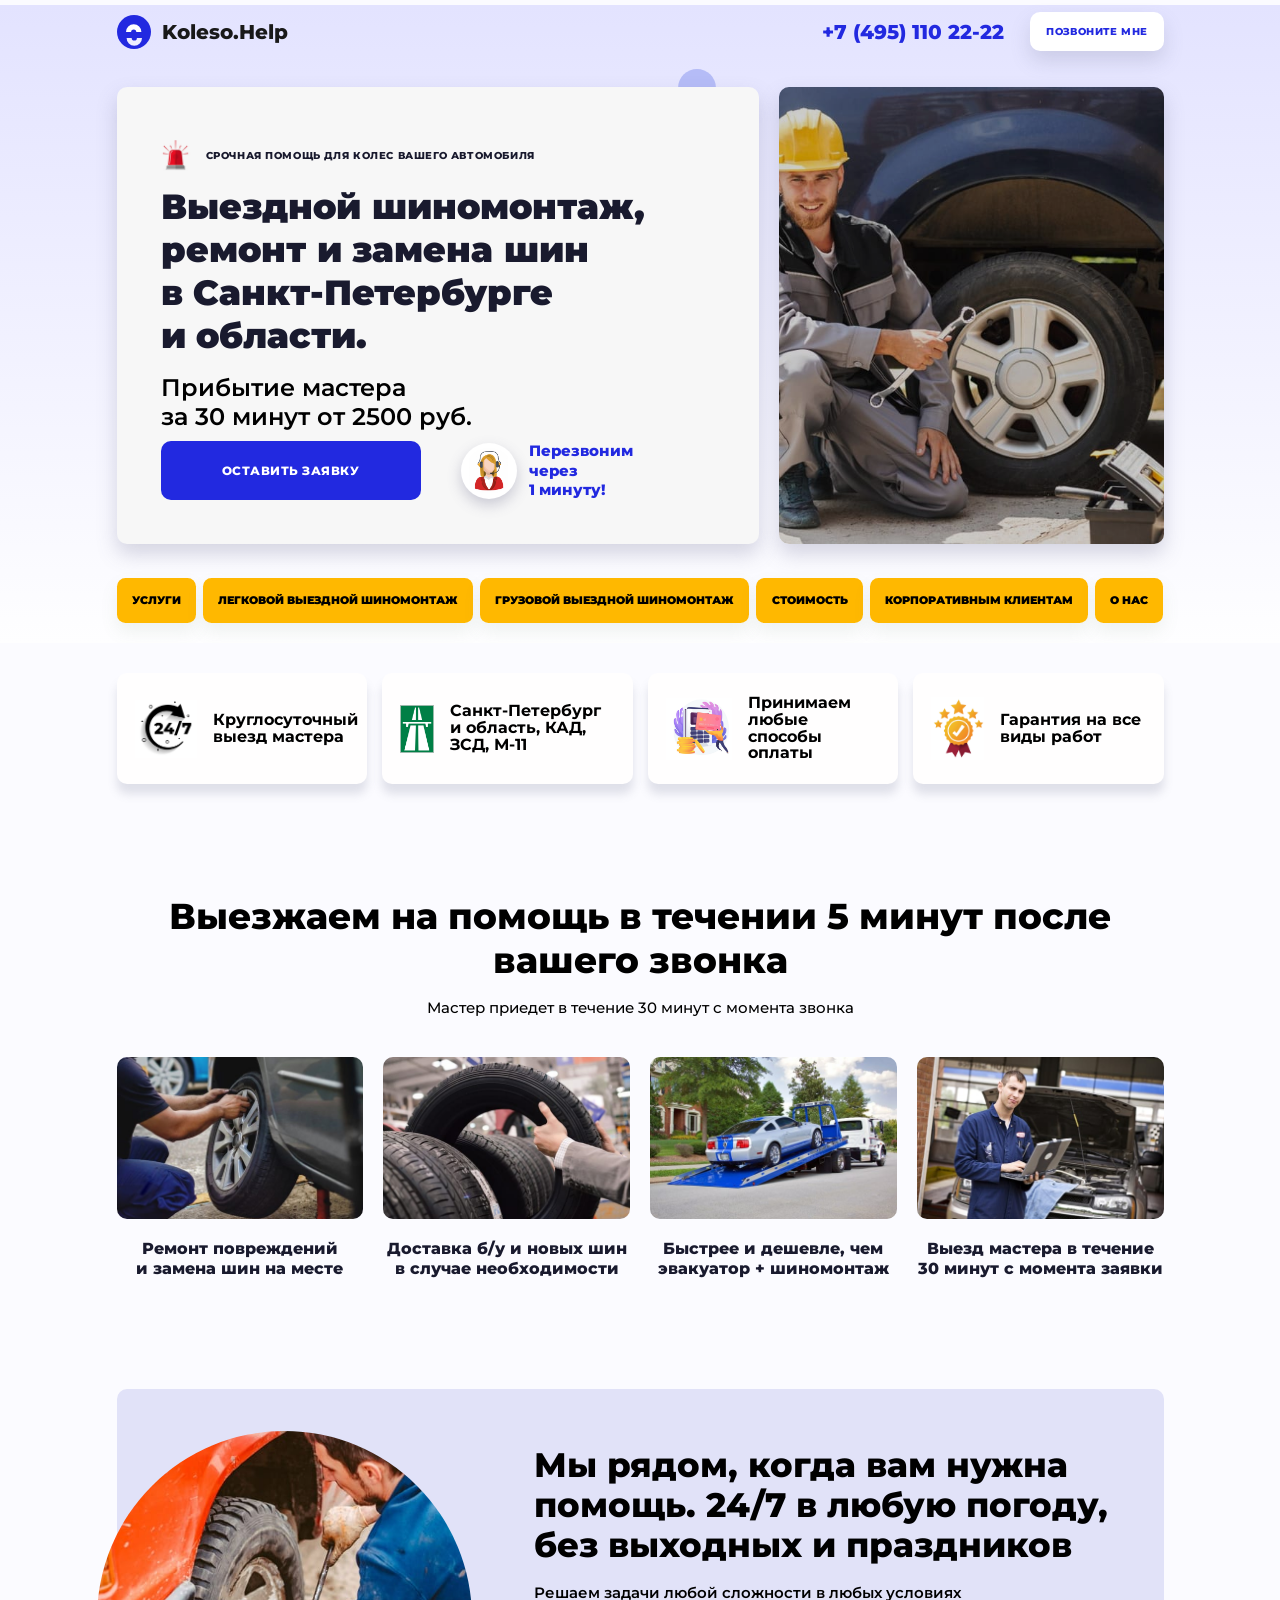
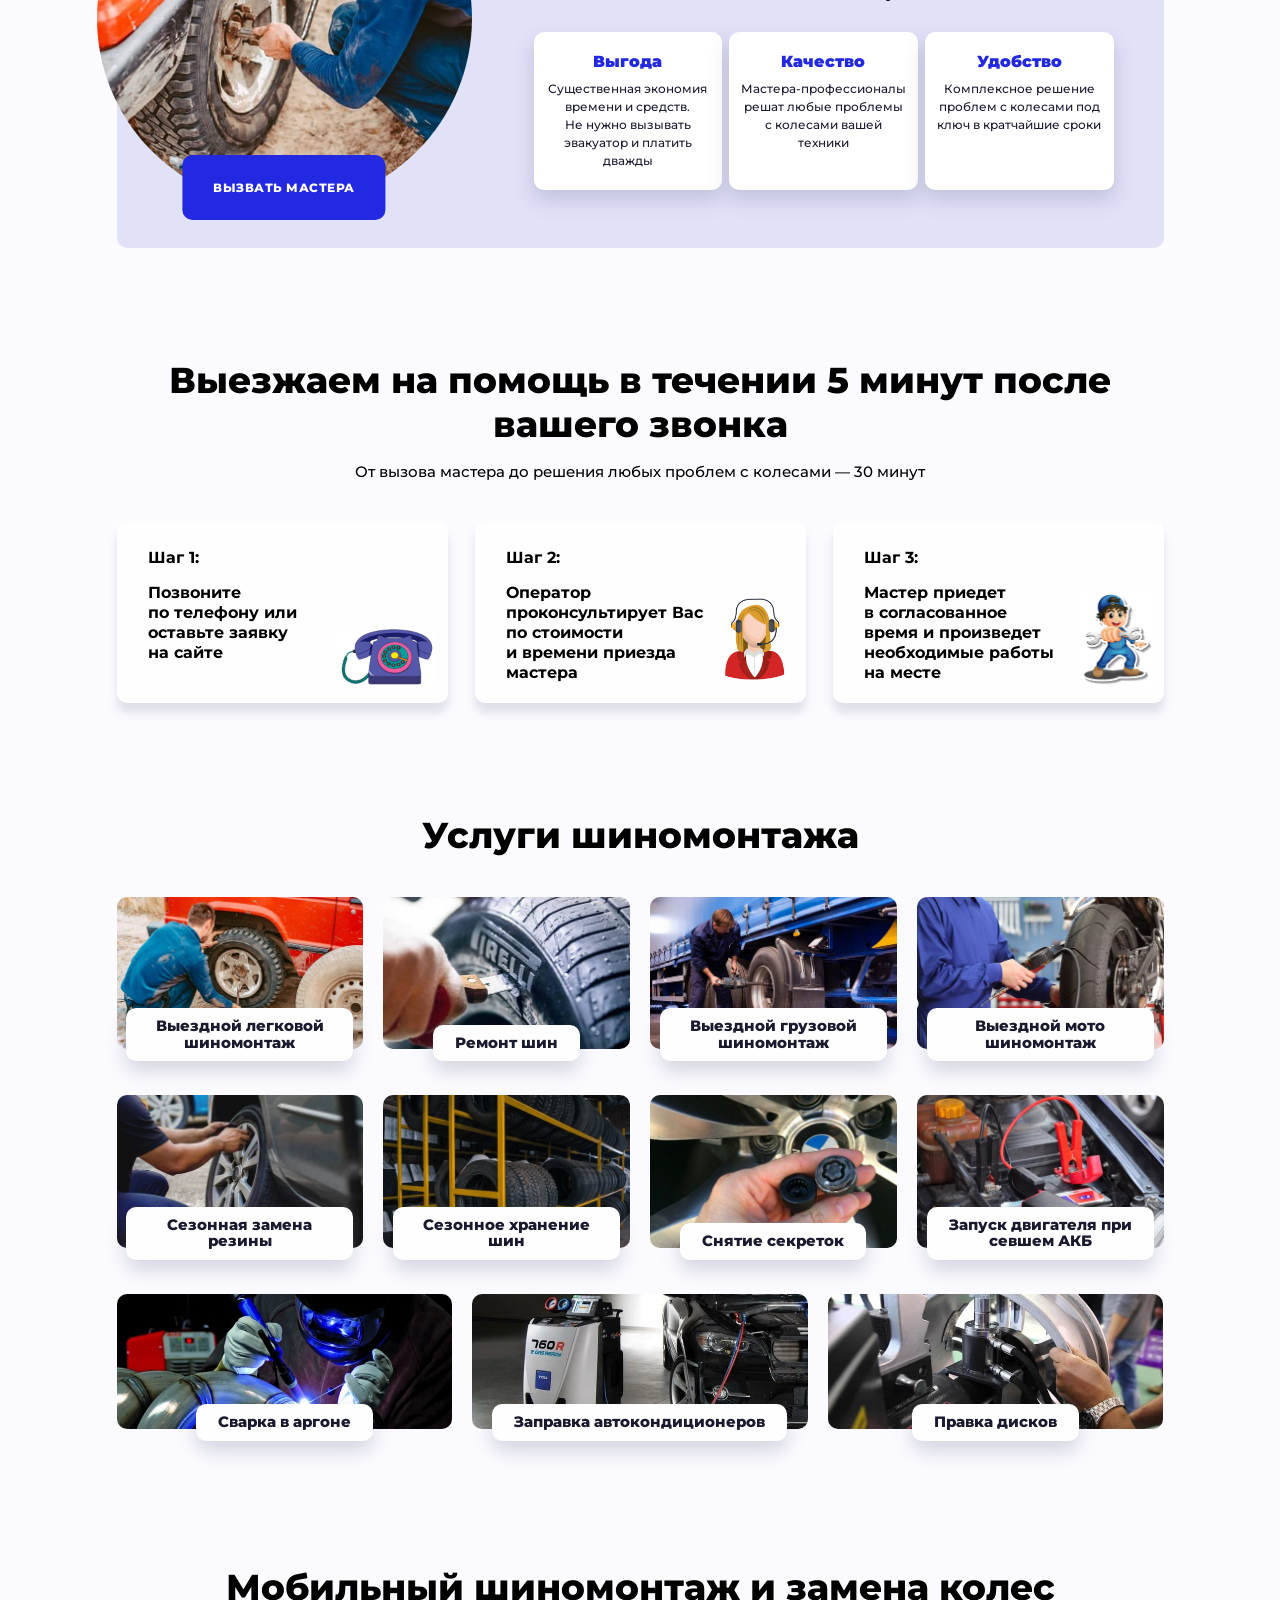
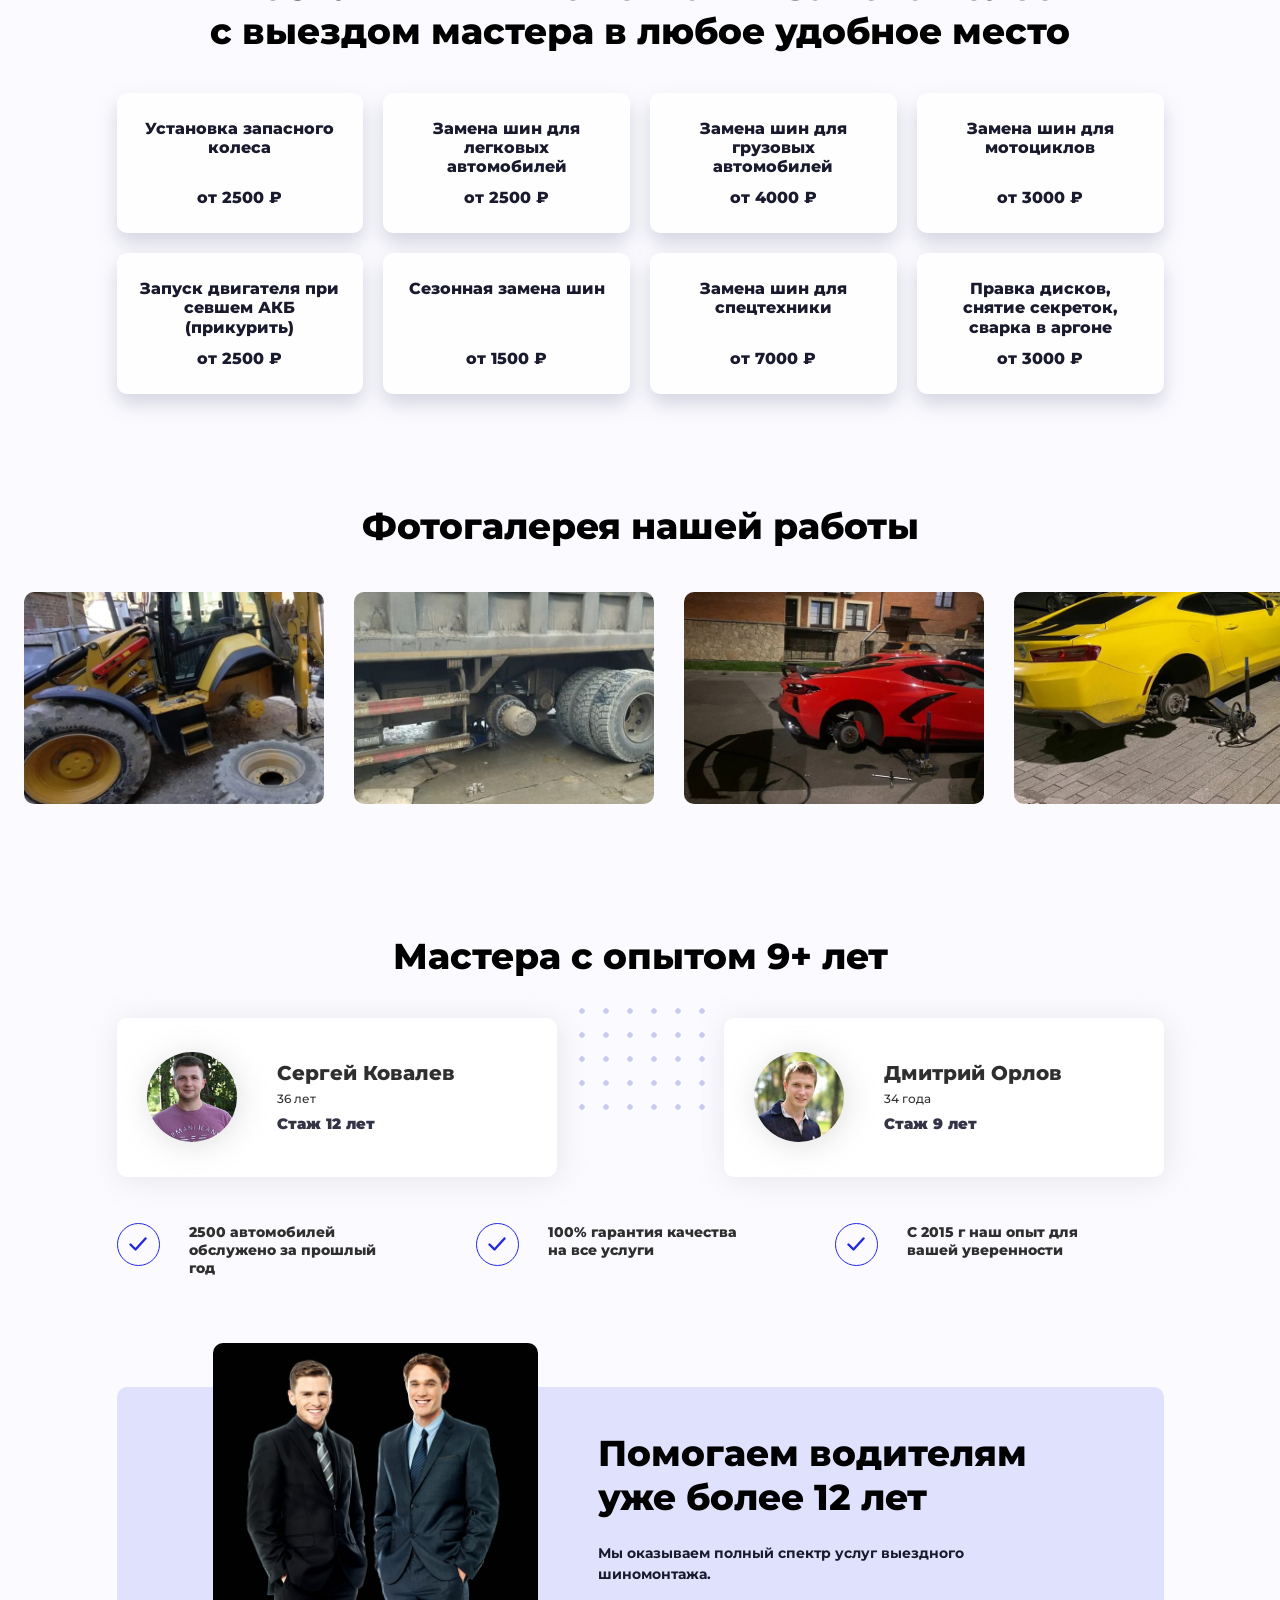
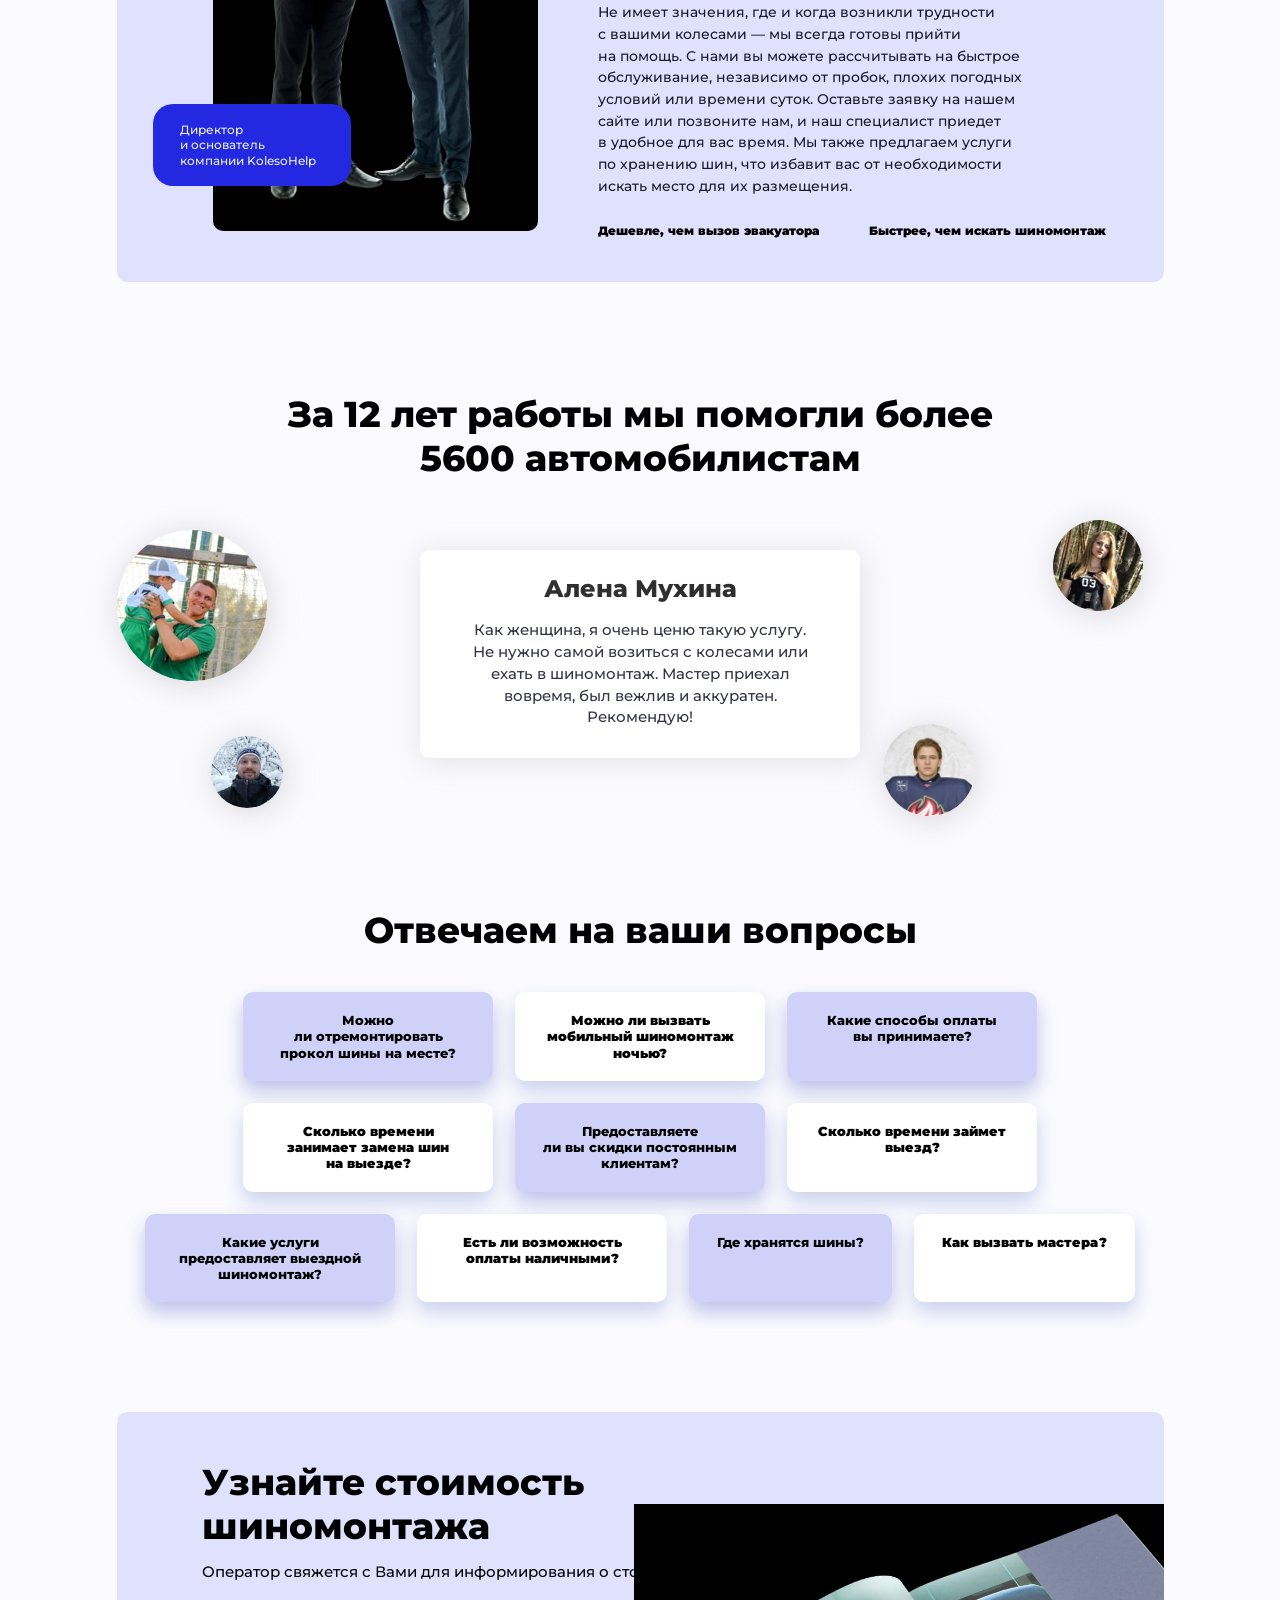
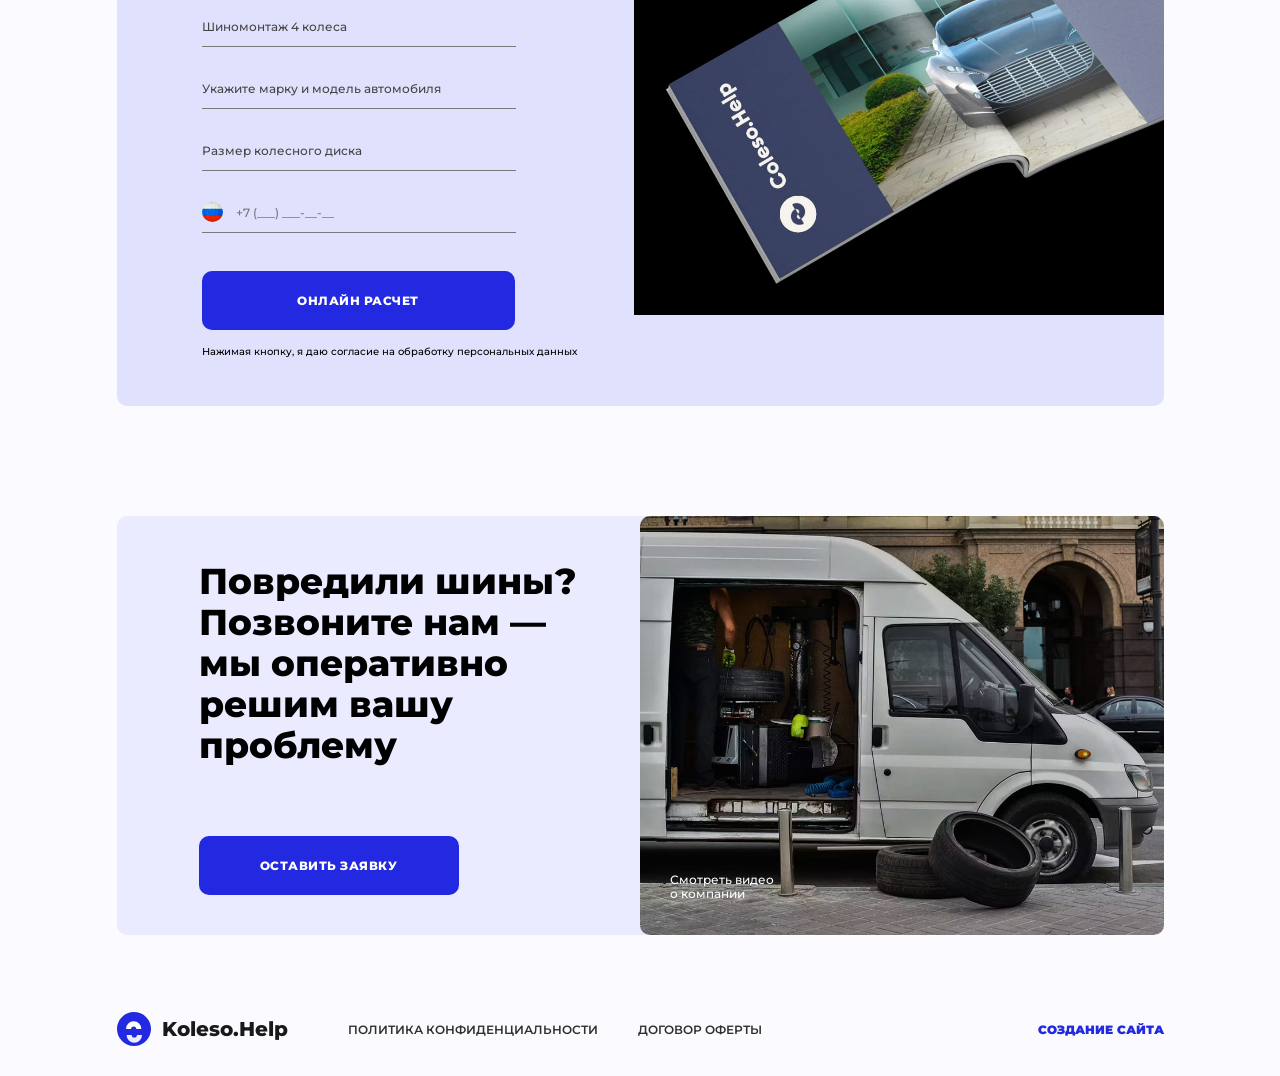
==== commit 501e9ed3: "Согласование цифр (стаж мастеров 9/12 при заголовке 9+, 12 лет работы, 10 лет грузовых услуг), новые" ====
--- a/index.html
+++ b/index.html
@@ -299,17 +299,17 @@
       <div class="master-card">
         <img class="master-card__photo" src="images/master-1.jpg" alt="Мастер выездного шиномонтажа" width="90" height="90" loading="lazy">
         <div class="master-card__info">
-          <h3>Артем Иванов</h3>
-          <p class="master-card__age">34 года</p>
-          <p class="master-card__exp">Стаж 7 лет</p>
+          <h3>Сергей Ковалев</h3>
+          <p class="master-card__age">36 лет</p>
+          <p class="master-card__exp">Стаж 12 лет</p>
         </div>
       </div>
       <div class="master-card">
         <img class="master-card__photo" src="images/master-2.jpg" alt="Мастер выездного шиномонтажа" width="90" height="90" loading="lazy">
         <div class="master-card__info">
-          <h3>Иван Артемов</h3>
+          <h3>Дмитрий Орлов</h3>
           <p class="master-card__age">34 года</p>
-          <p class="master-card__exp">Стаж 7 лет</p>
+          <p class="master-card__exp">Стаж 9 лет</p>
         </div>
       </div>
     </div>
@@ -362,7 +362,7 @@
 <!-- ======================= ОТЗЫВЫ ======================= -->
 <section class="reviews section">
   <div class="container">
-    <h2 class="section__title">За&nbsp;6&nbsp;лет работы мы&nbsp;помогли более 5600&nbsp;автомобилистам</h2>
+    <h2 class="section__title">За&nbsp;12&nbsp;лет работы мы&nbsp;помогли более 5600&nbsp;автомобилистам</h2>
     <div class="reviews__wrap">
       <img class="reviews__avatar reviews__avatar--1" src="images/review-av1.jpg" alt="" loading="lazy">
       <img class="reviews__avatar reviews__avatar--2" src="images/review-av2.jpg" alt="" loading="lazy">
@@ -455,8 +455,8 @@
       <span class="logo__text">Koleso.Help</span>
     </a>
     <nav class="footer__links">
-      <a href="#">Политика конфиденциальности</a>
-      <a href="#">Договор оферты</a>
+      <a href="privacy.html">Политика конфиденциальности</a>
+      <a href="oferta.html">Договор оферты</a>
     </nav>
     <a class="footer__dev" href="#" rel="noopener">Создание сайта</a>
   </div>
--- a/css/style.css
+++ b/css/style.css
@@ -904,6 +904,18 @@
 
 .contact__cta { margin-top: 30px; align-self: flex-start; }
 
+/* --- страницы документов --- */
+.doc__body { max-width: 760px; }
+.doc__body h1 { font-size: 30px; font-weight: 800; color: var(--black); margin-bottom: 18px; }
+.doc__body h2 { font-size: 18px; font-weight: 800; color: var(--black); margin: 28px 0 10px; }
+.doc__body p { font-size: 14px; line-height: 1.6; color: var(--ink); margin-bottom: 10px; }
+.doc__note {
+  background: var(--panel-3);
+  border-radius: var(--radius);
+  padding: 12px 16px;
+  font-weight: 700;
+}
+
 /* ================= Адаптив ================= */
 @media (max-width: 1024px) {
   .hero__photo { display: none; }
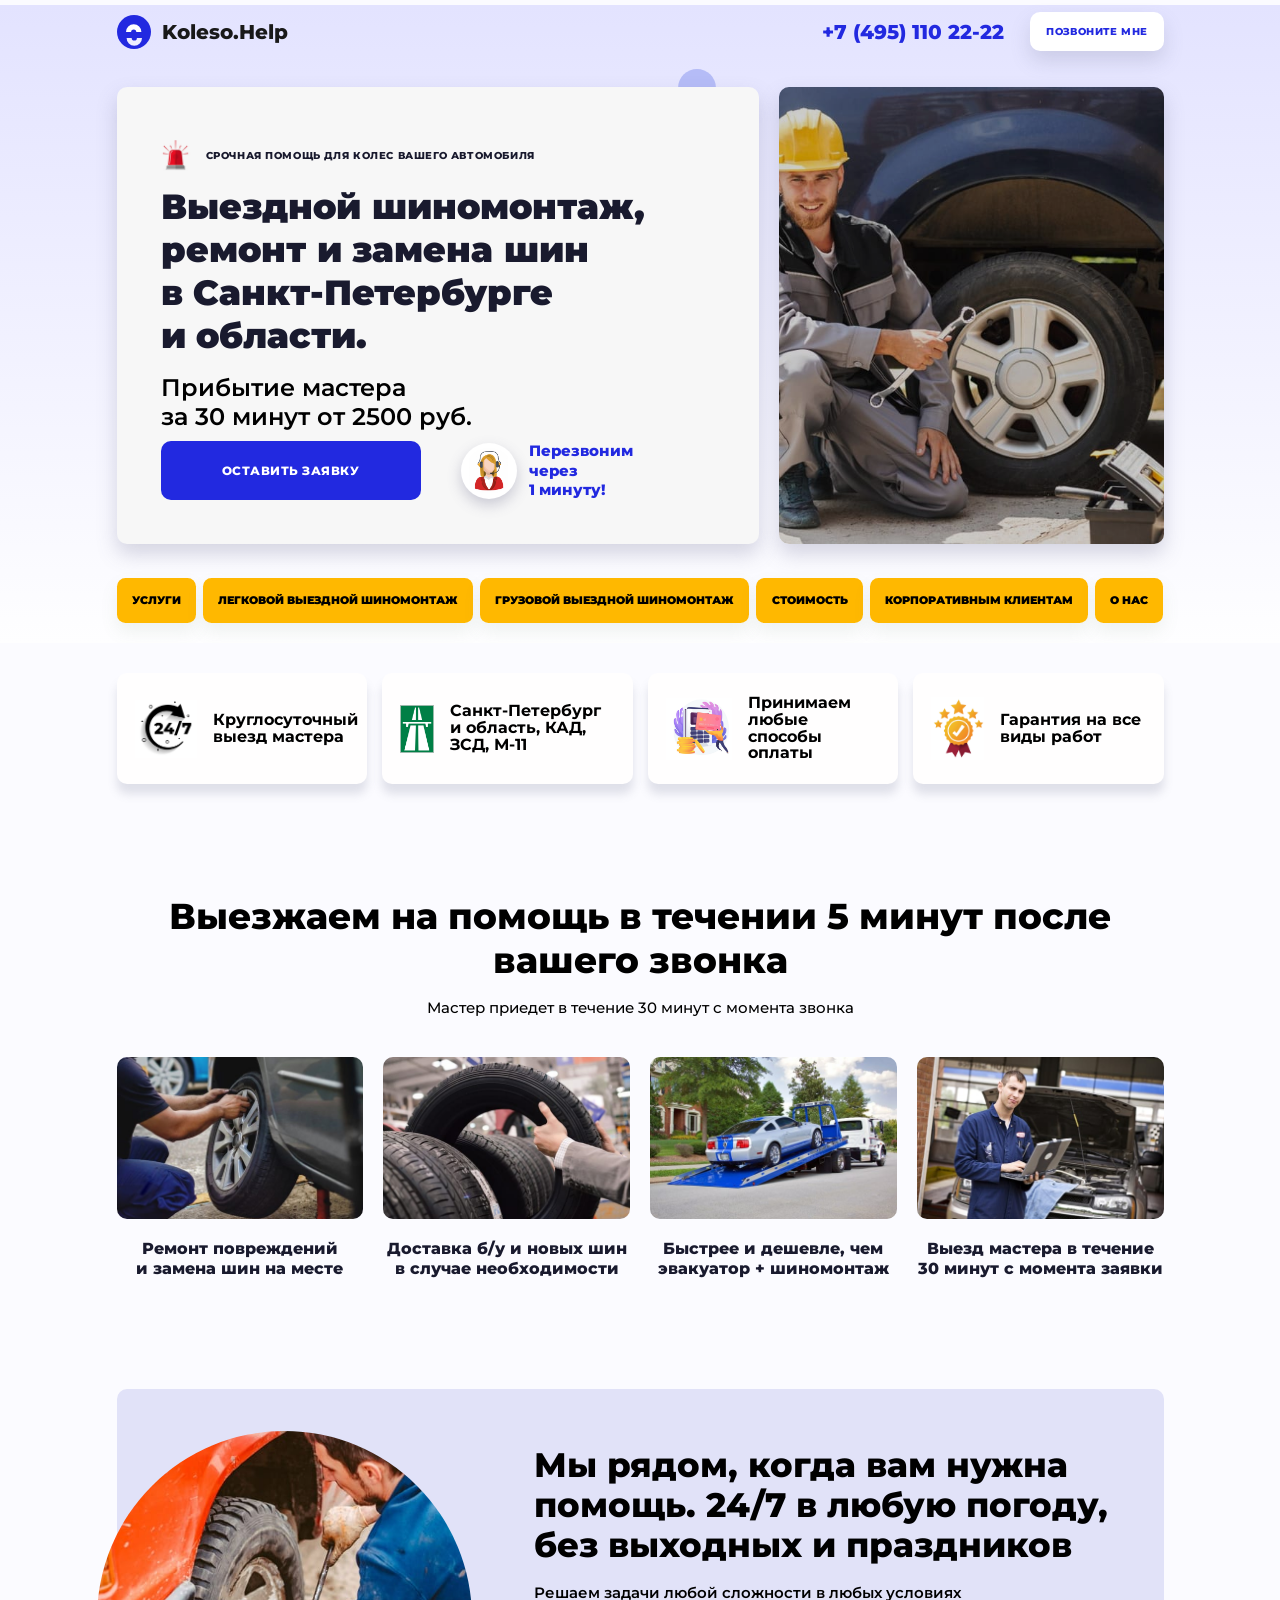
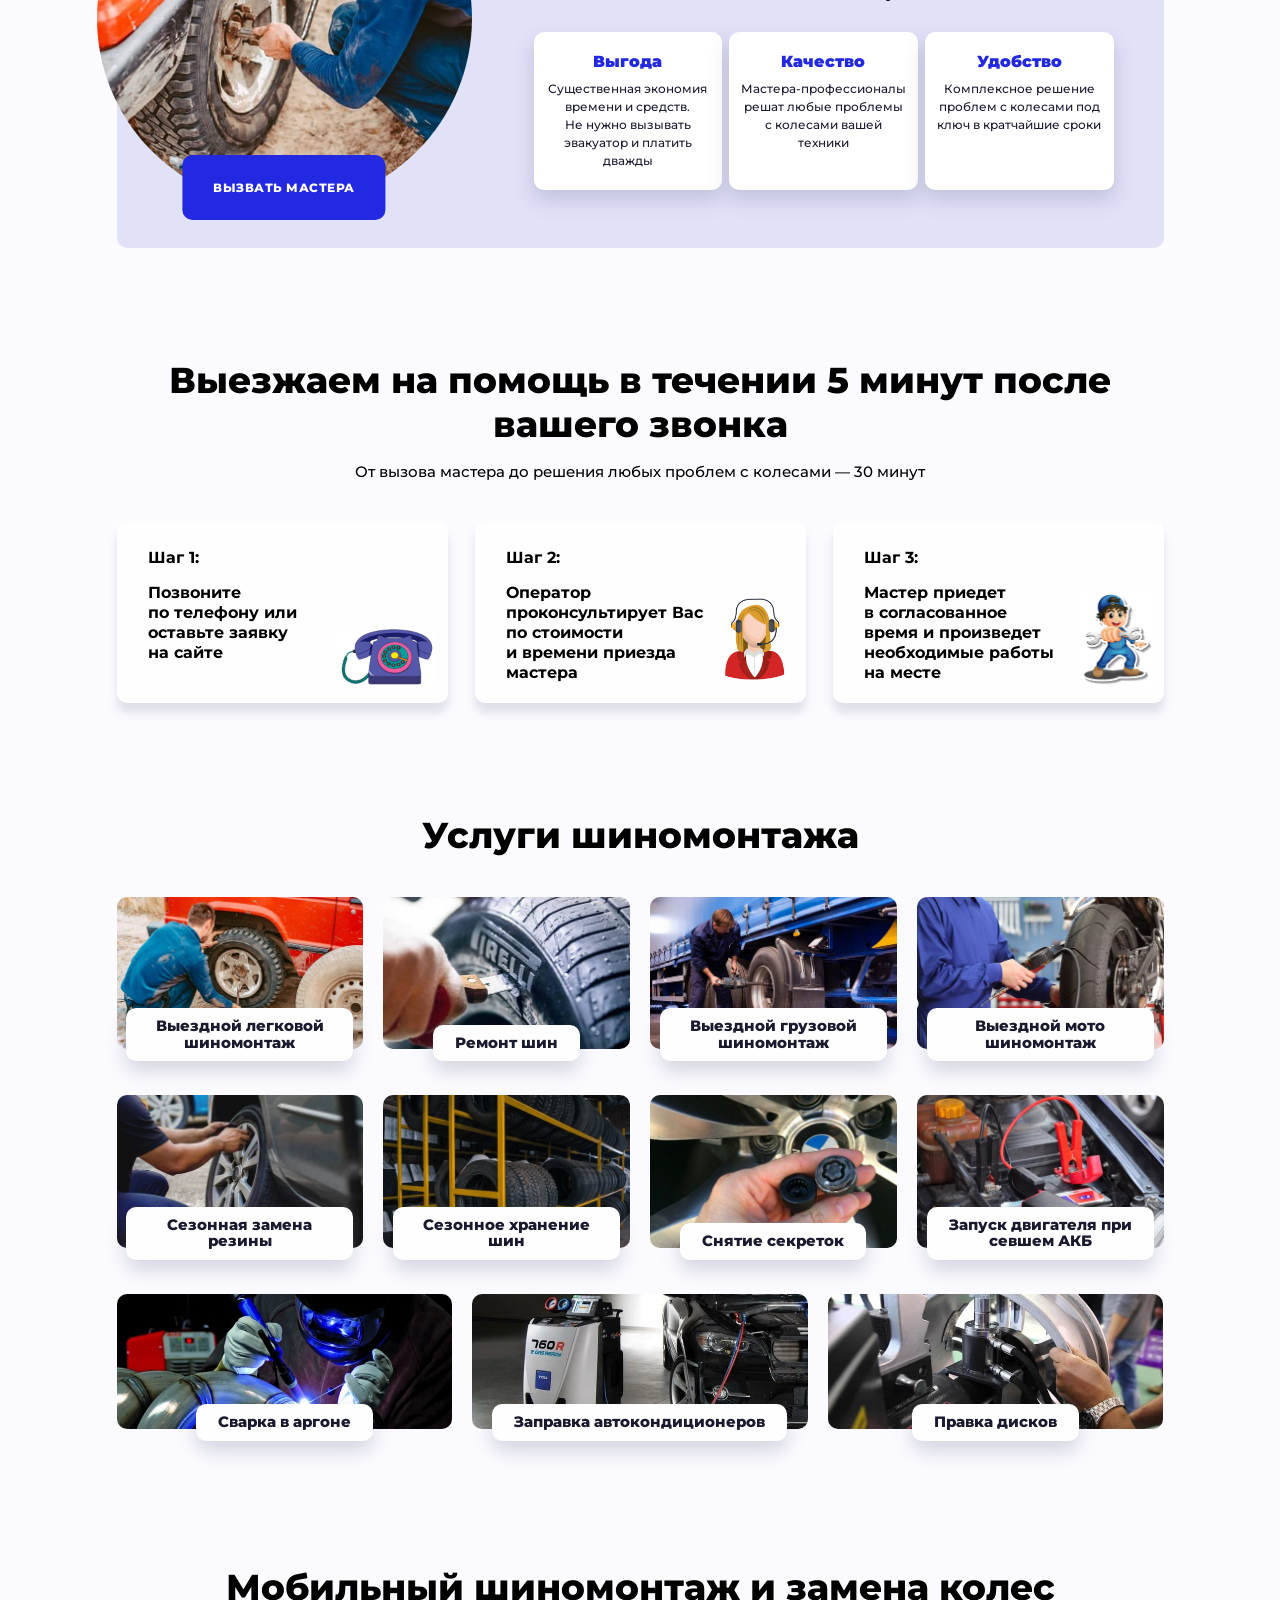
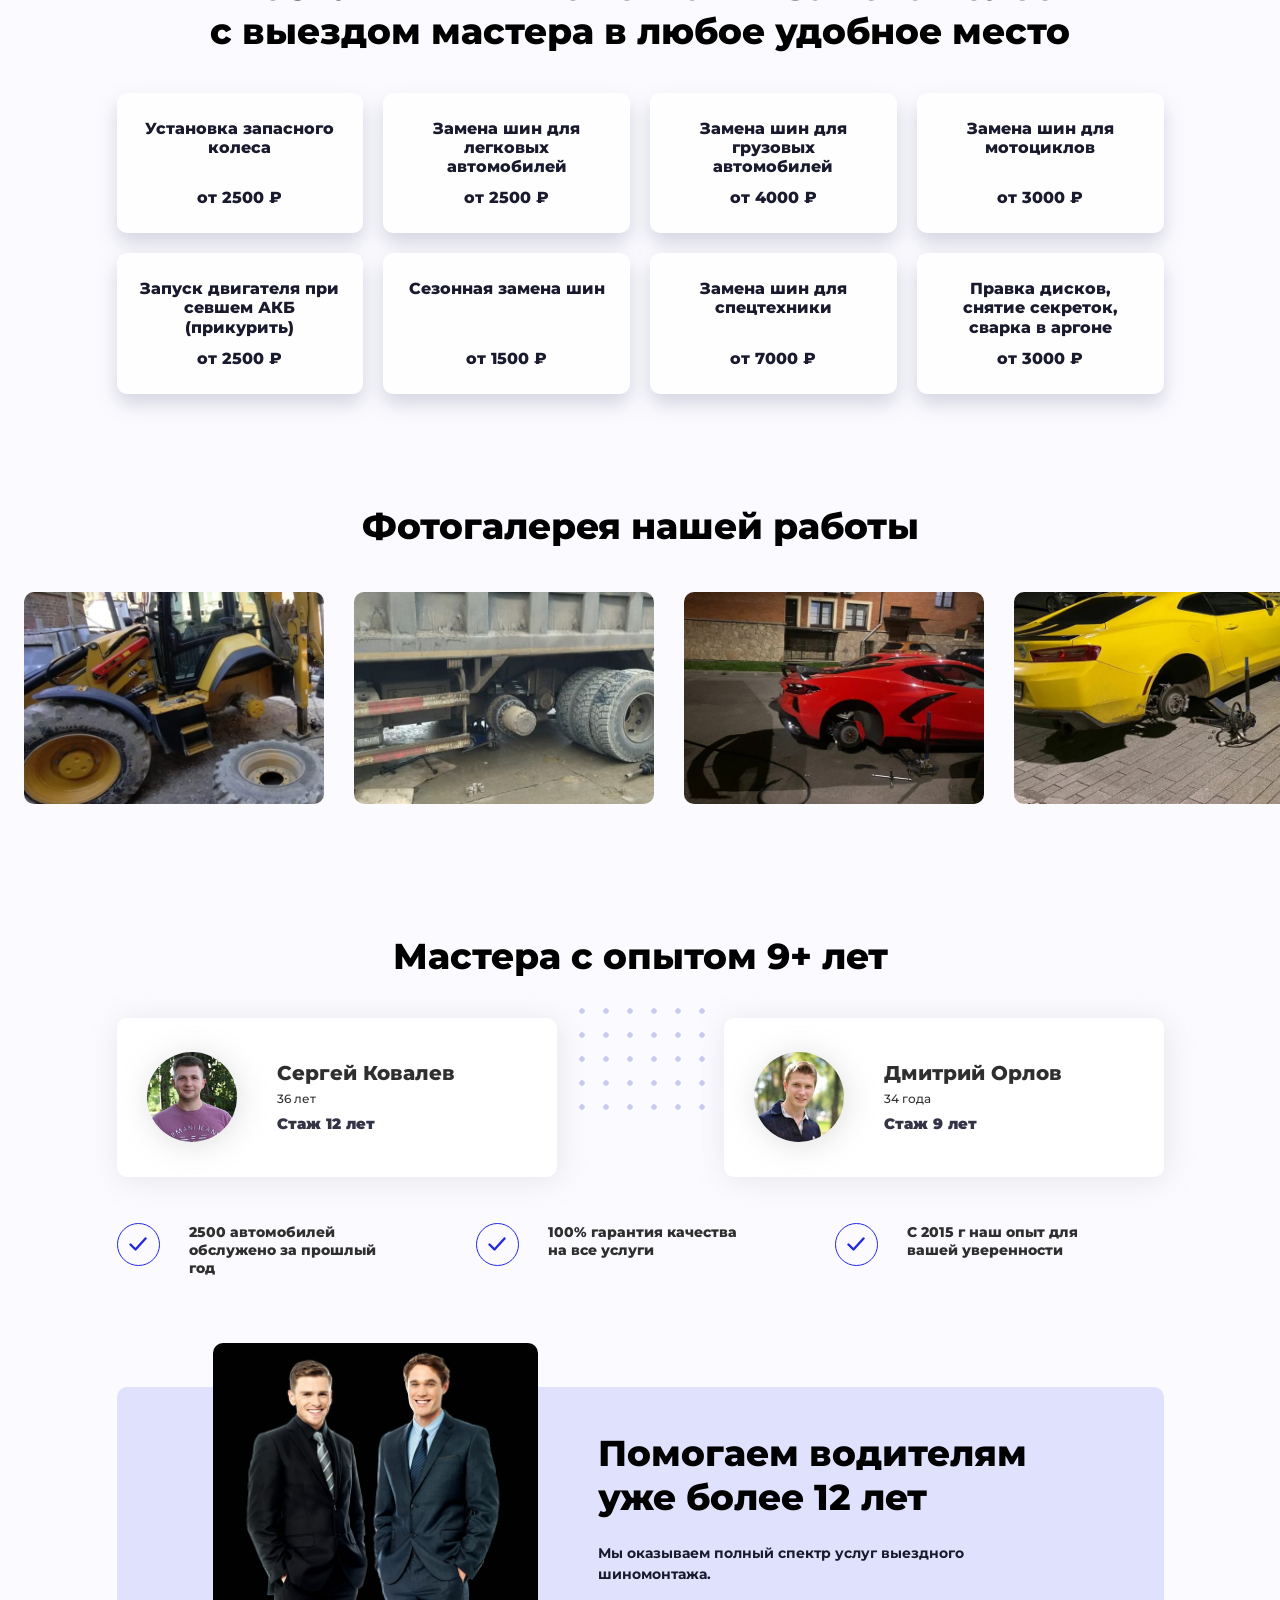
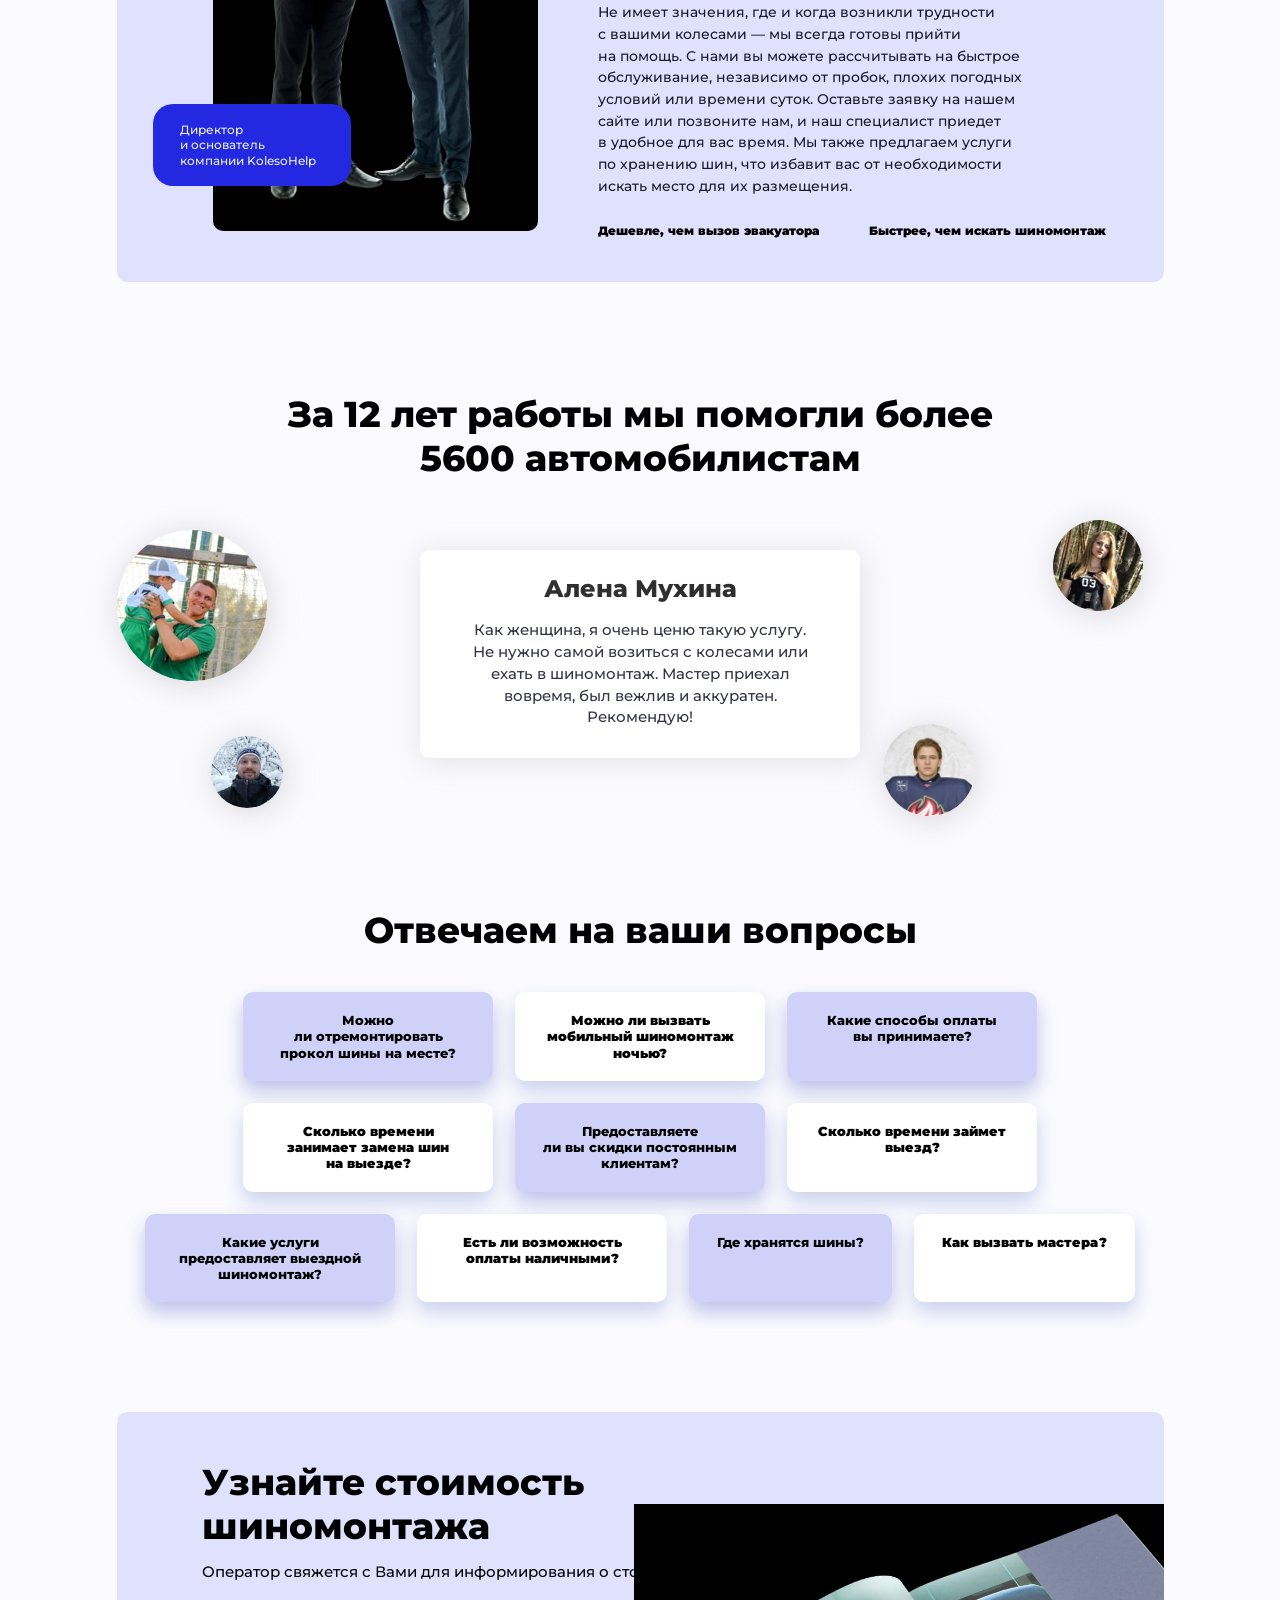
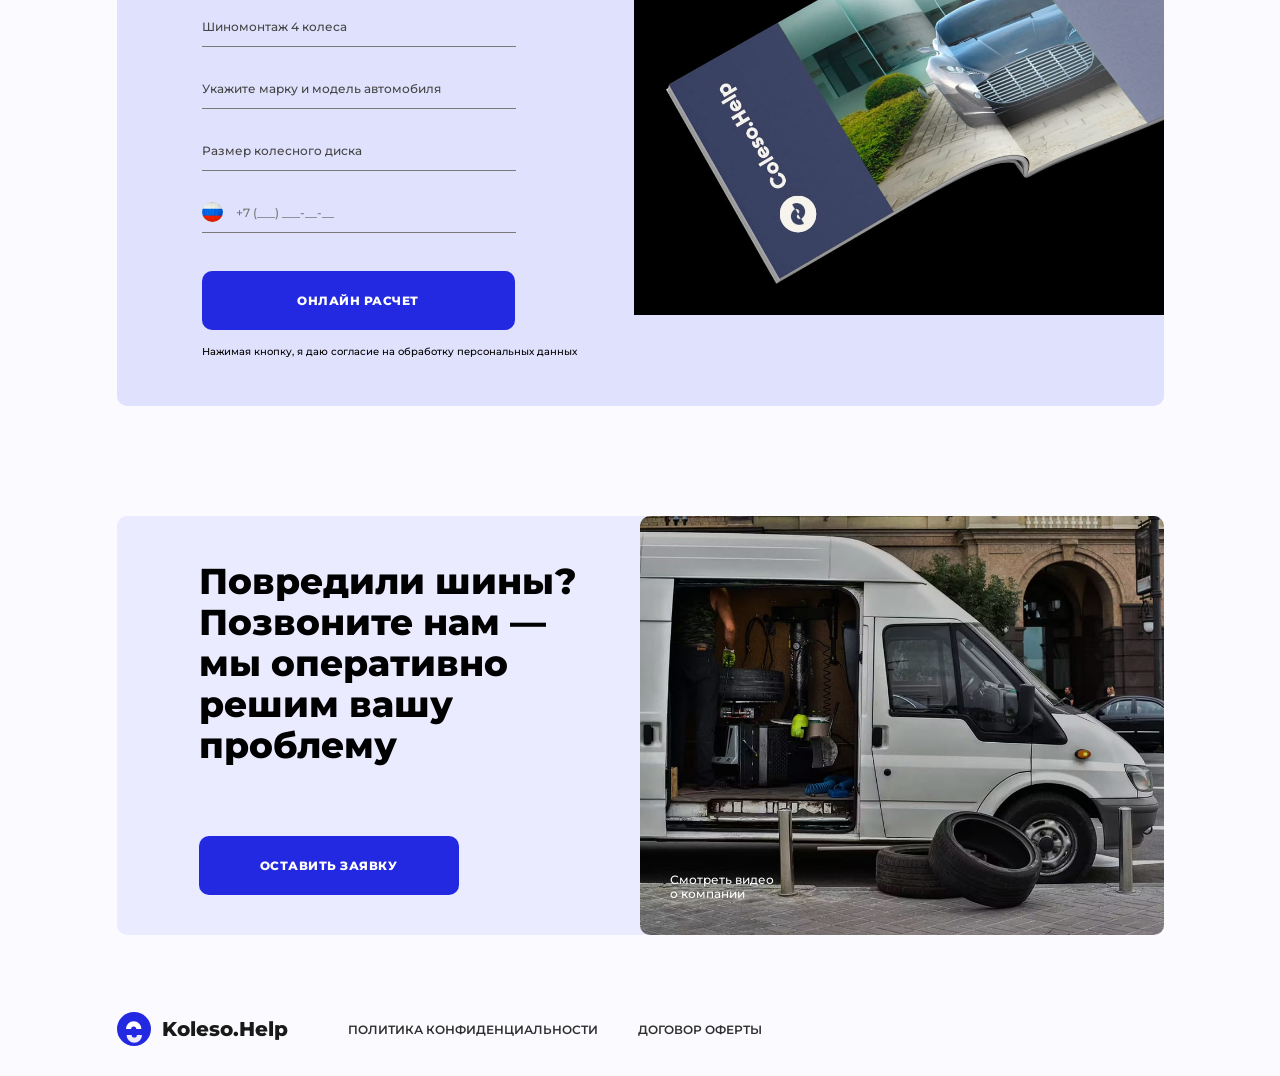
==== commit 0abf7087: "Убрана ссылка «Создание сайта» из футера" ====
--- a/index.html
+++ b/index.html
@@ -458,7 +458,6 @@
       <a href="privacy.html">Политика конфиденциальности</a>
       <a href="oferta.html">Договор оферты</a>
     </nav>
-    <a class="footer__dev" href="#" rel="noopener">Создание сайта</a>
   </div>
 </footer>
 
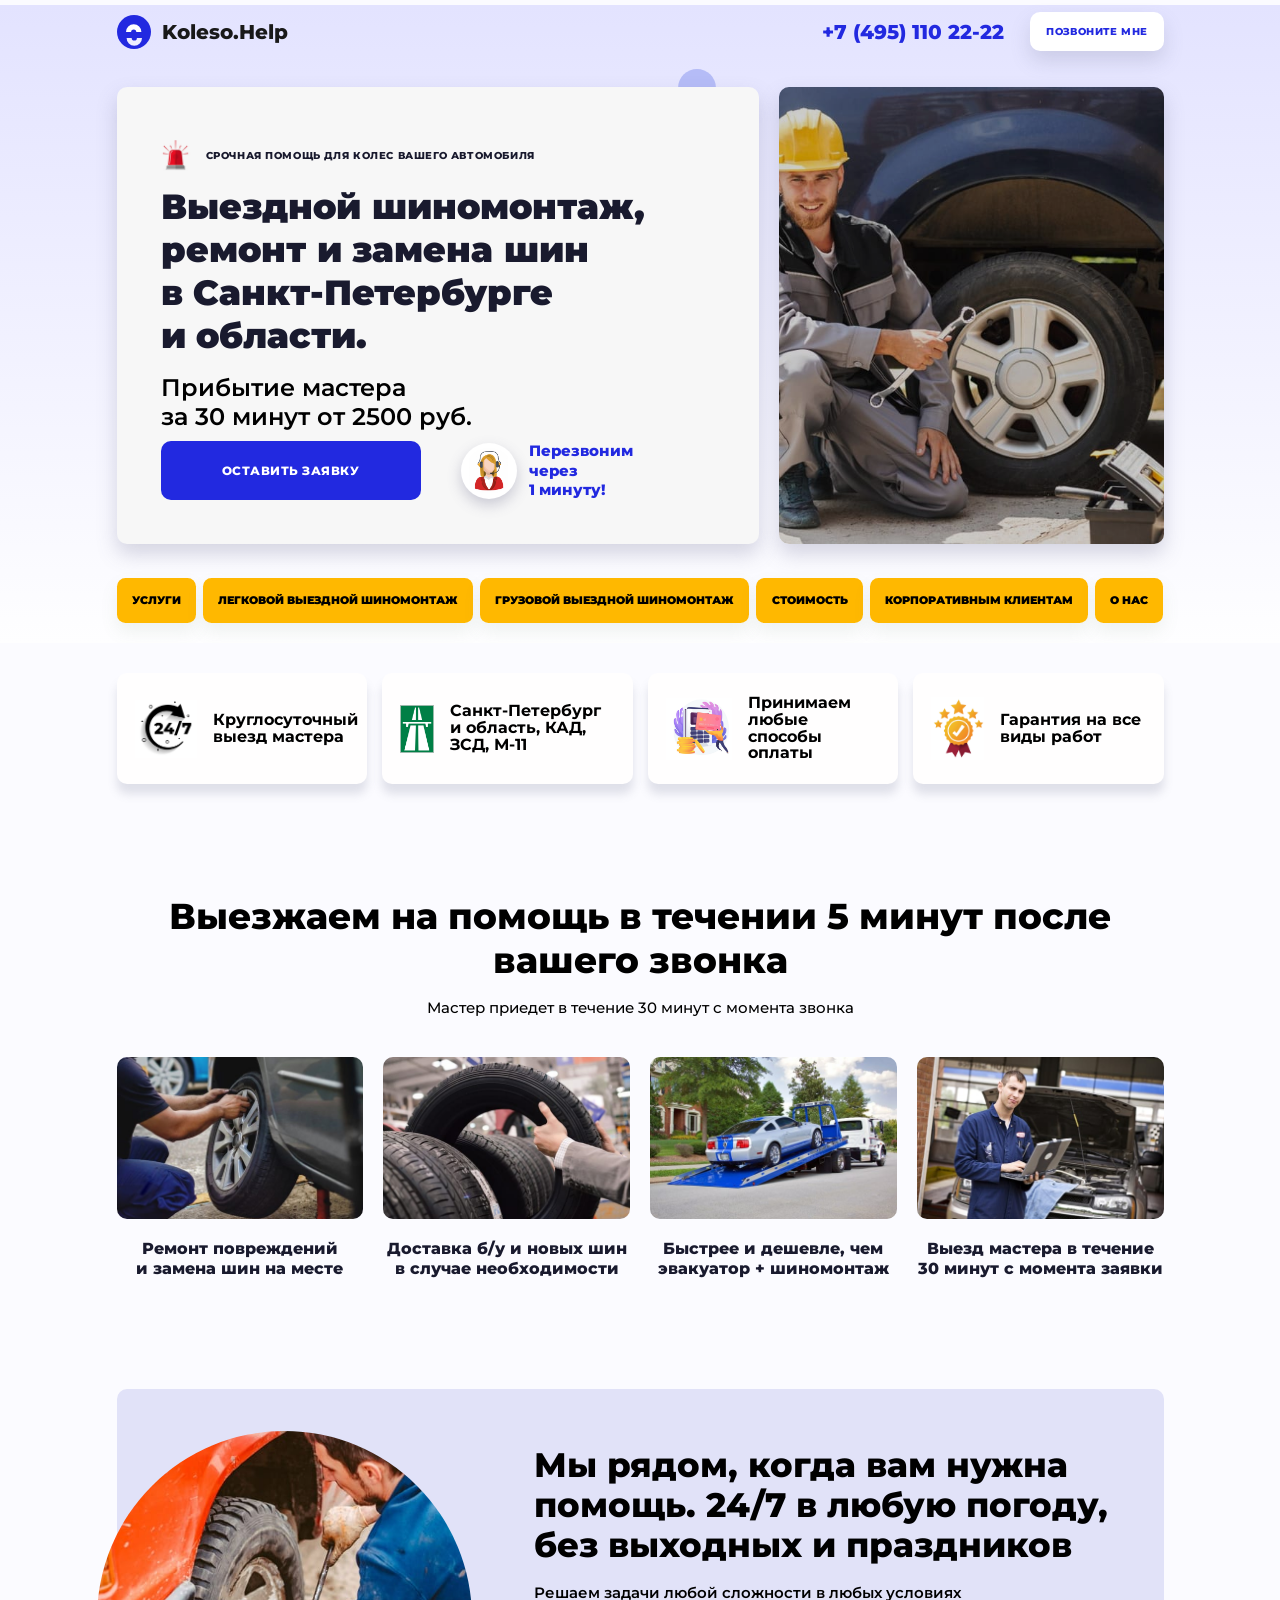
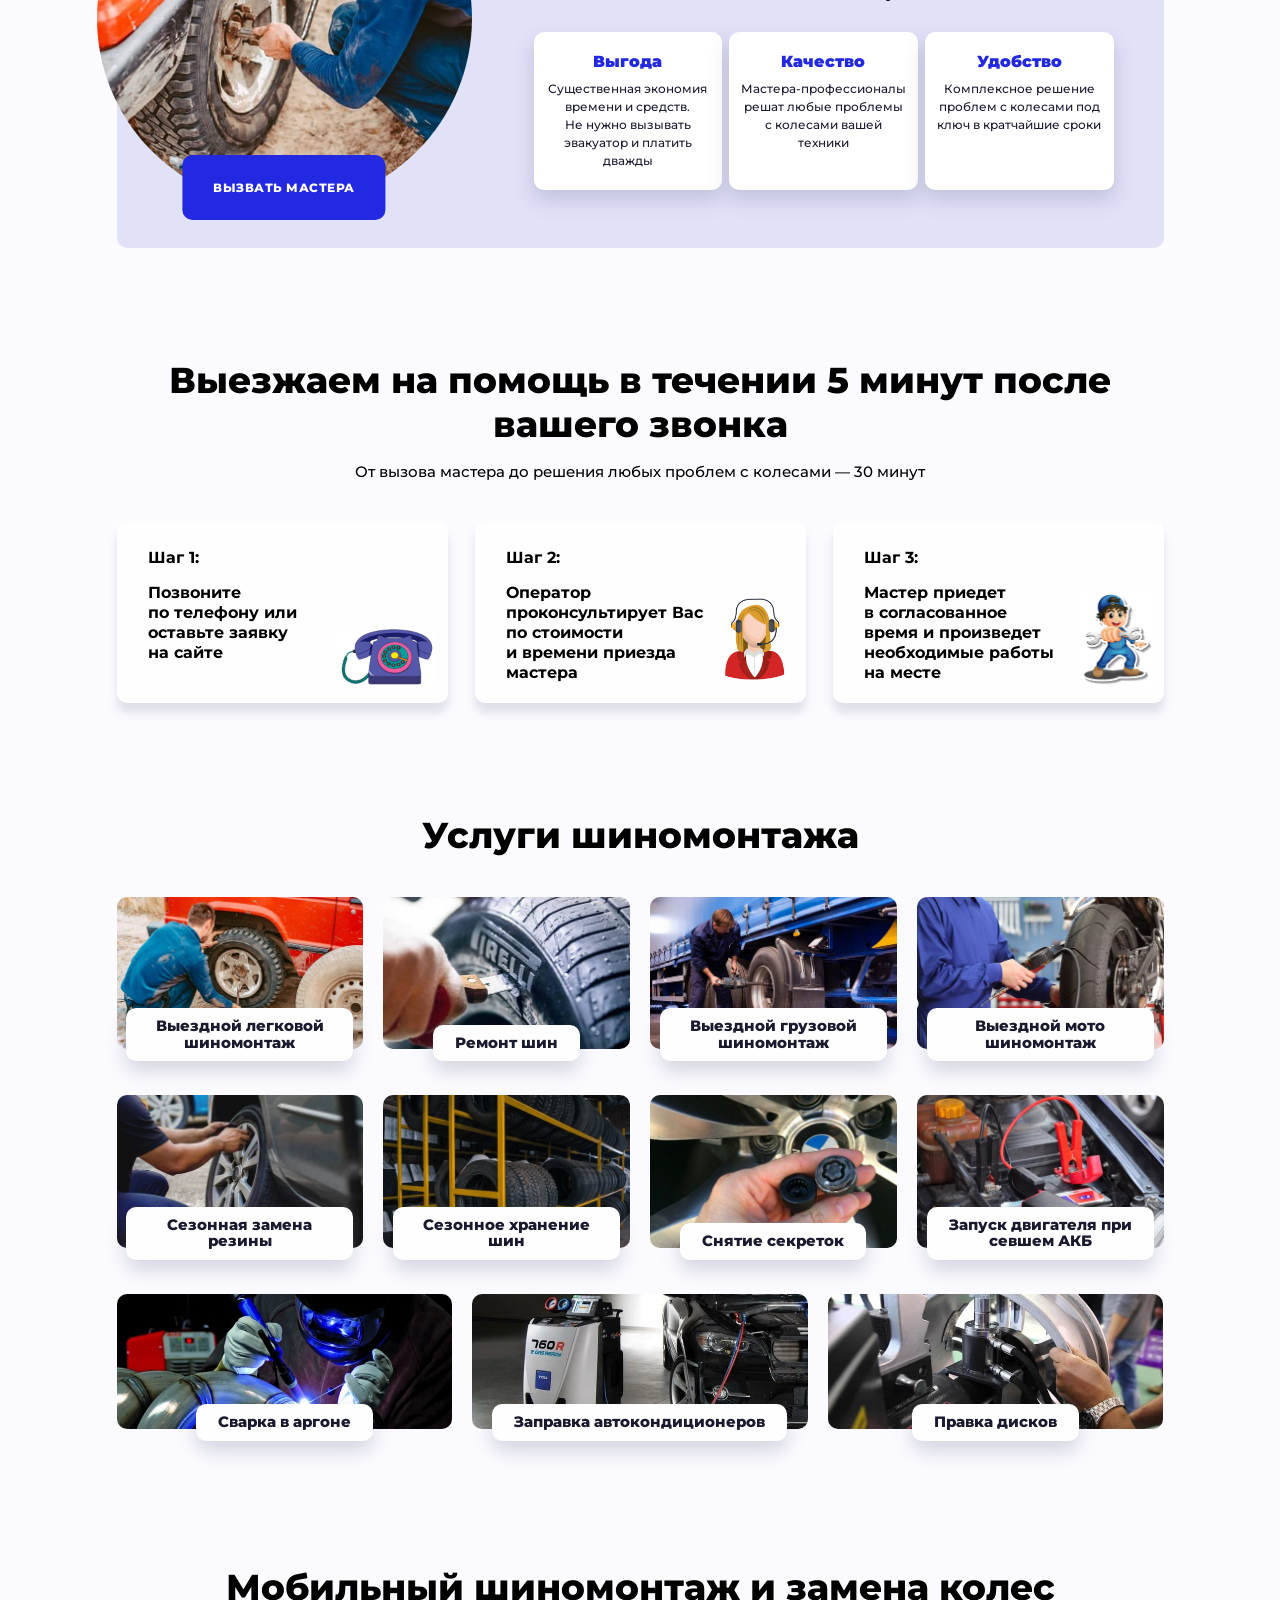
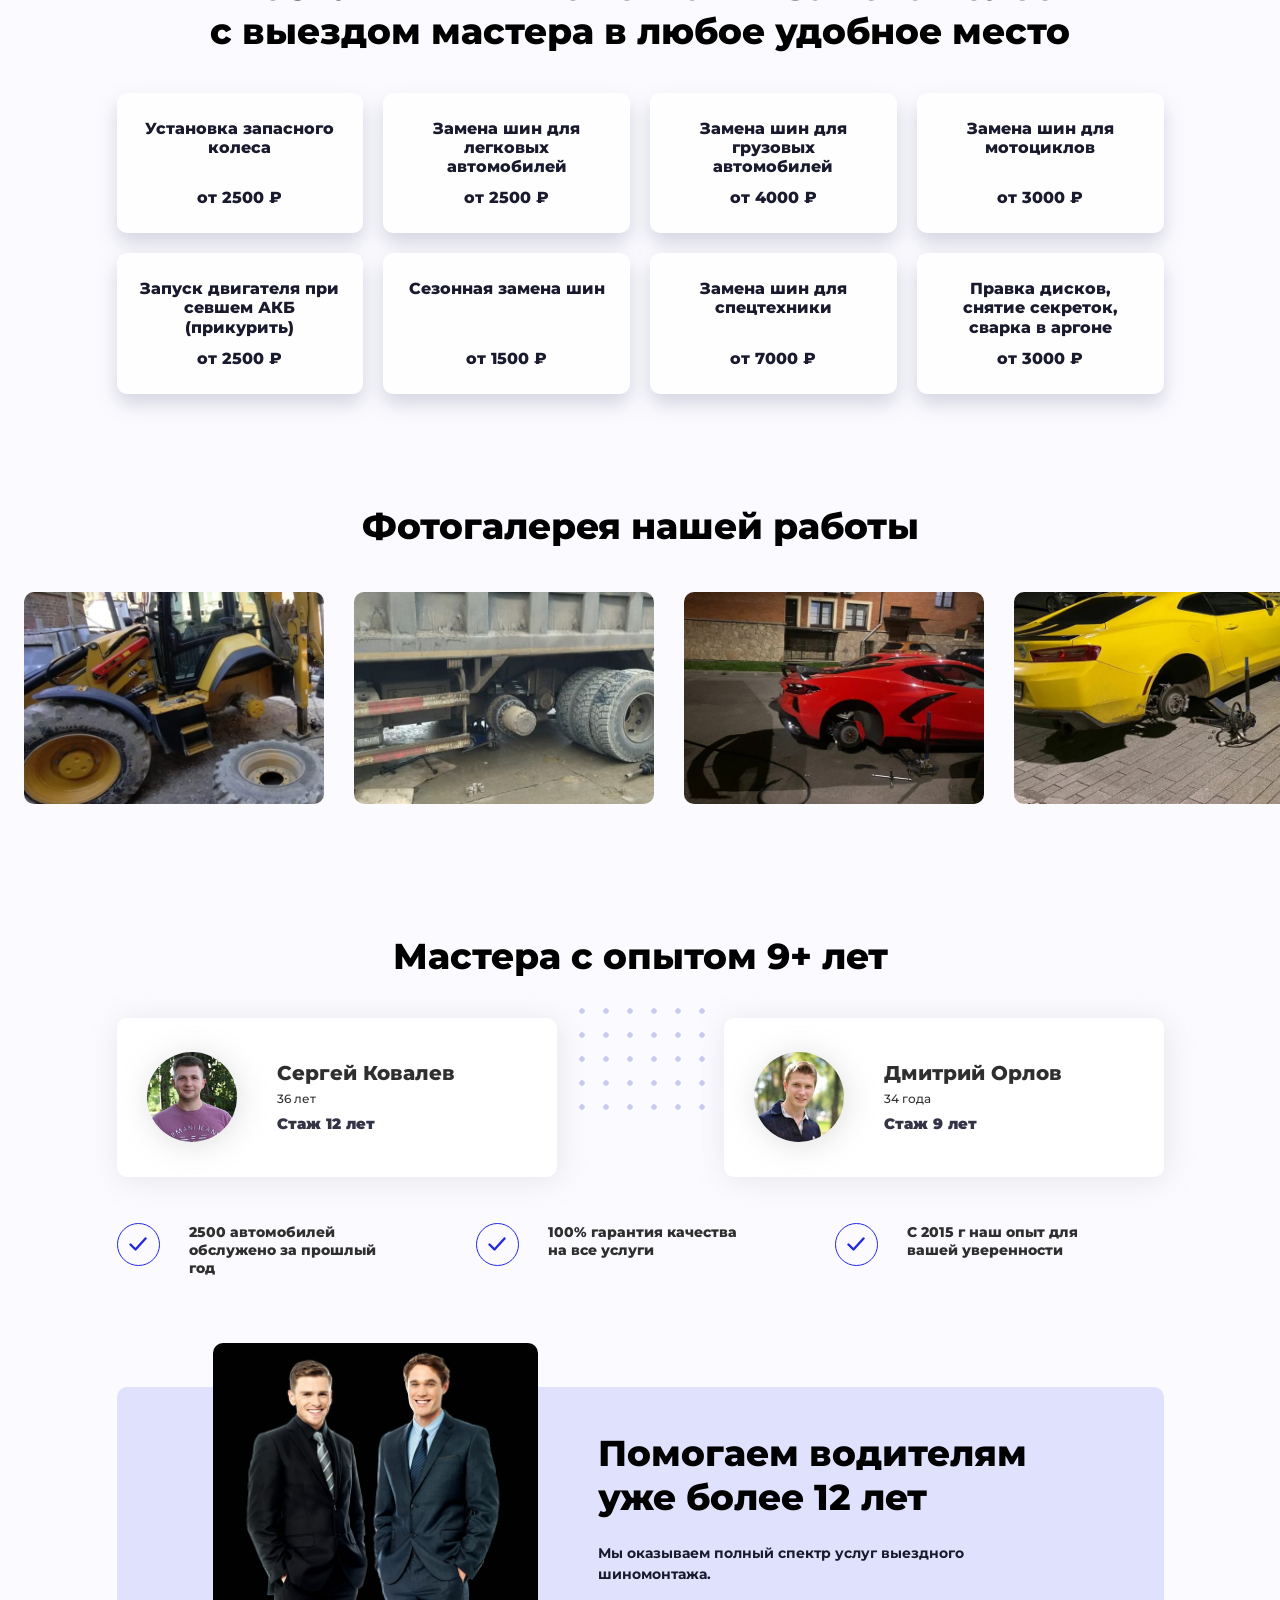
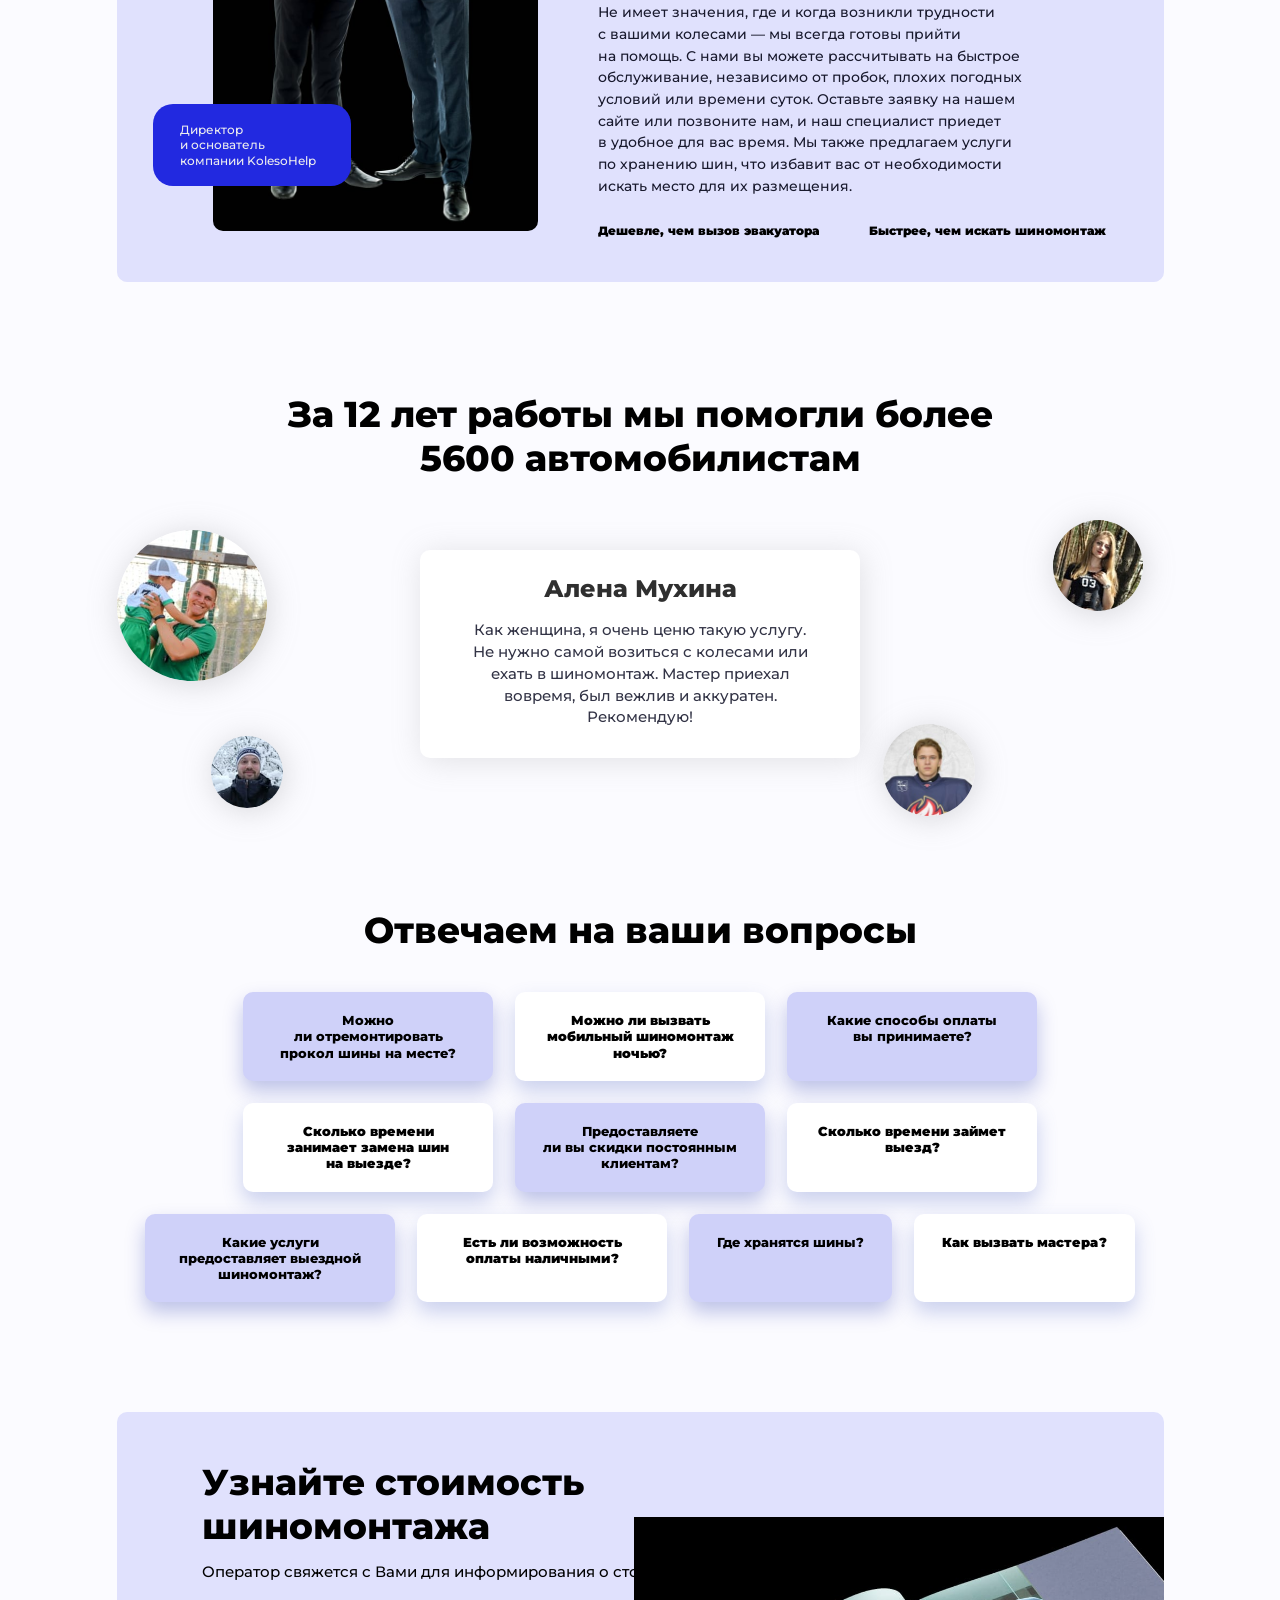
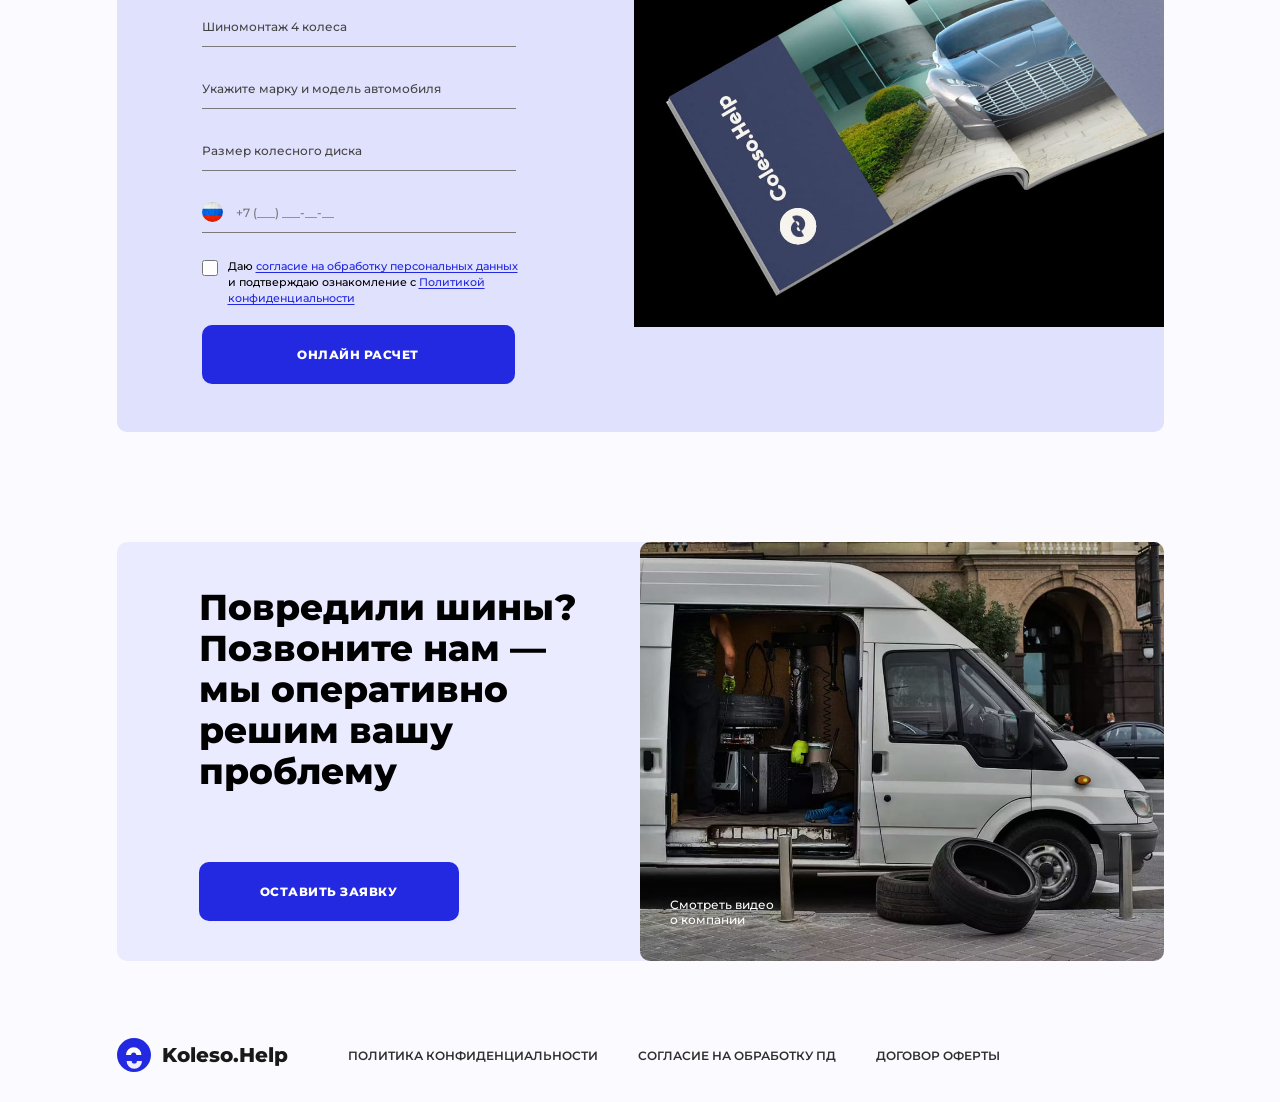
==== commit 4447b56e: "Документы по 152-ФЗ (ред. с 01.09.2025): отдельное согласие, расширенная политика, доработка оферты;" ====
--- a/index.html
+++ b/index.html
@@ -415,8 +415,11 @@
           <img src="images/icon-flag-ru.png" alt="" width="21" height="20">
           <input type="tel" id="f-phone" name="phone" placeholder="+7 (___) ___-__-__" required>
         </div>
+        <label class="calc__agree">
+          <input type="checkbox" id="f-agree" name="agree" required>
+          <span>Даю <a href="soglasie.html" target="_blank" rel="noopener">согласие на&nbsp;обработку персональных данных</a> и&nbsp;подтверждаю ознакомление с&nbsp;<a href="privacy.html" target="_blank" rel="noopener">Политикой конфиденциальности</a></span>
+        </label>
         <button type="submit" class="btn btn--primary btn--lg calc__submit">Онлайн расчет</button>
-        <p class="calc__consent">Нажимая кнопку, я&nbsp;даю согласие на&nbsp;обработку персональных данных</p>
       </form>
       <div class="calc__photo" aria-hidden="true">
         <img src="images/form-truck.jpg" alt="" loading="lazy">
@@ -456,6 +459,7 @@
     </a>
     <nav class="footer__links">
       <a href="privacy.html">Политика конфиденциальности</a>
+      <a href="soglasie.html">Согласие на обработку ПД</a>
       <a href="oferta.html">Договор оферты</a>
     </nav>
   </div>
--- a/css/style.css
+++ b/css/style.css
@@ -26,6 +26,8 @@
 
 html { scroll-behavior: smooth; }
 
+html, body { overflow-x: hidden; } /* декоры с отрицательными отступами не должны растягивать страницу */
+
 body {
   font-family: var(--font);
   font-weight: 500;
@@ -533,7 +535,31 @@
 .field--phone img { margin-bottom: 6px; border-radius: 50%; width: 21px; height: 20px; object-fit: cover; }
 .field:focus-within { border-bottom-color: var(--accent); }
 
-.calc__submit { width: 313px; max-width: 100%; margin-top: 12px; }
+.calc__submit { width: 313px; max-width: 100%; margin-top: 18px; }
+
+.calc__agree {
+  display: flex;
+  align-items: flex-start;
+  gap: 10px;
+  max-width: 340px;
+  font-size: 11px;
+  line-height: 1.45;
+  color: var(--black);
+  cursor: pointer;
+}
+.calc__agree input {
+  appearance: auto;
+  width: 16px;
+  height: 16px;
+  margin-top: 1px;
+  flex-shrink: 0;
+  accent-color: var(--accent);
+  cursor: pointer;
+}
+.calc__agree a { color: var(--accent); text-decoration: underline; text-underline-offset: 2px; }
+.calc__agree a:hover { color: var(--accent-hover); }
+.calc__agree--error { color: #f0505a; }
+.calc__agree--error a { color: #f0505a; }
 
 .calc__consent { font-size: 10px; color: var(--black); margin-top: 15px; }
 
